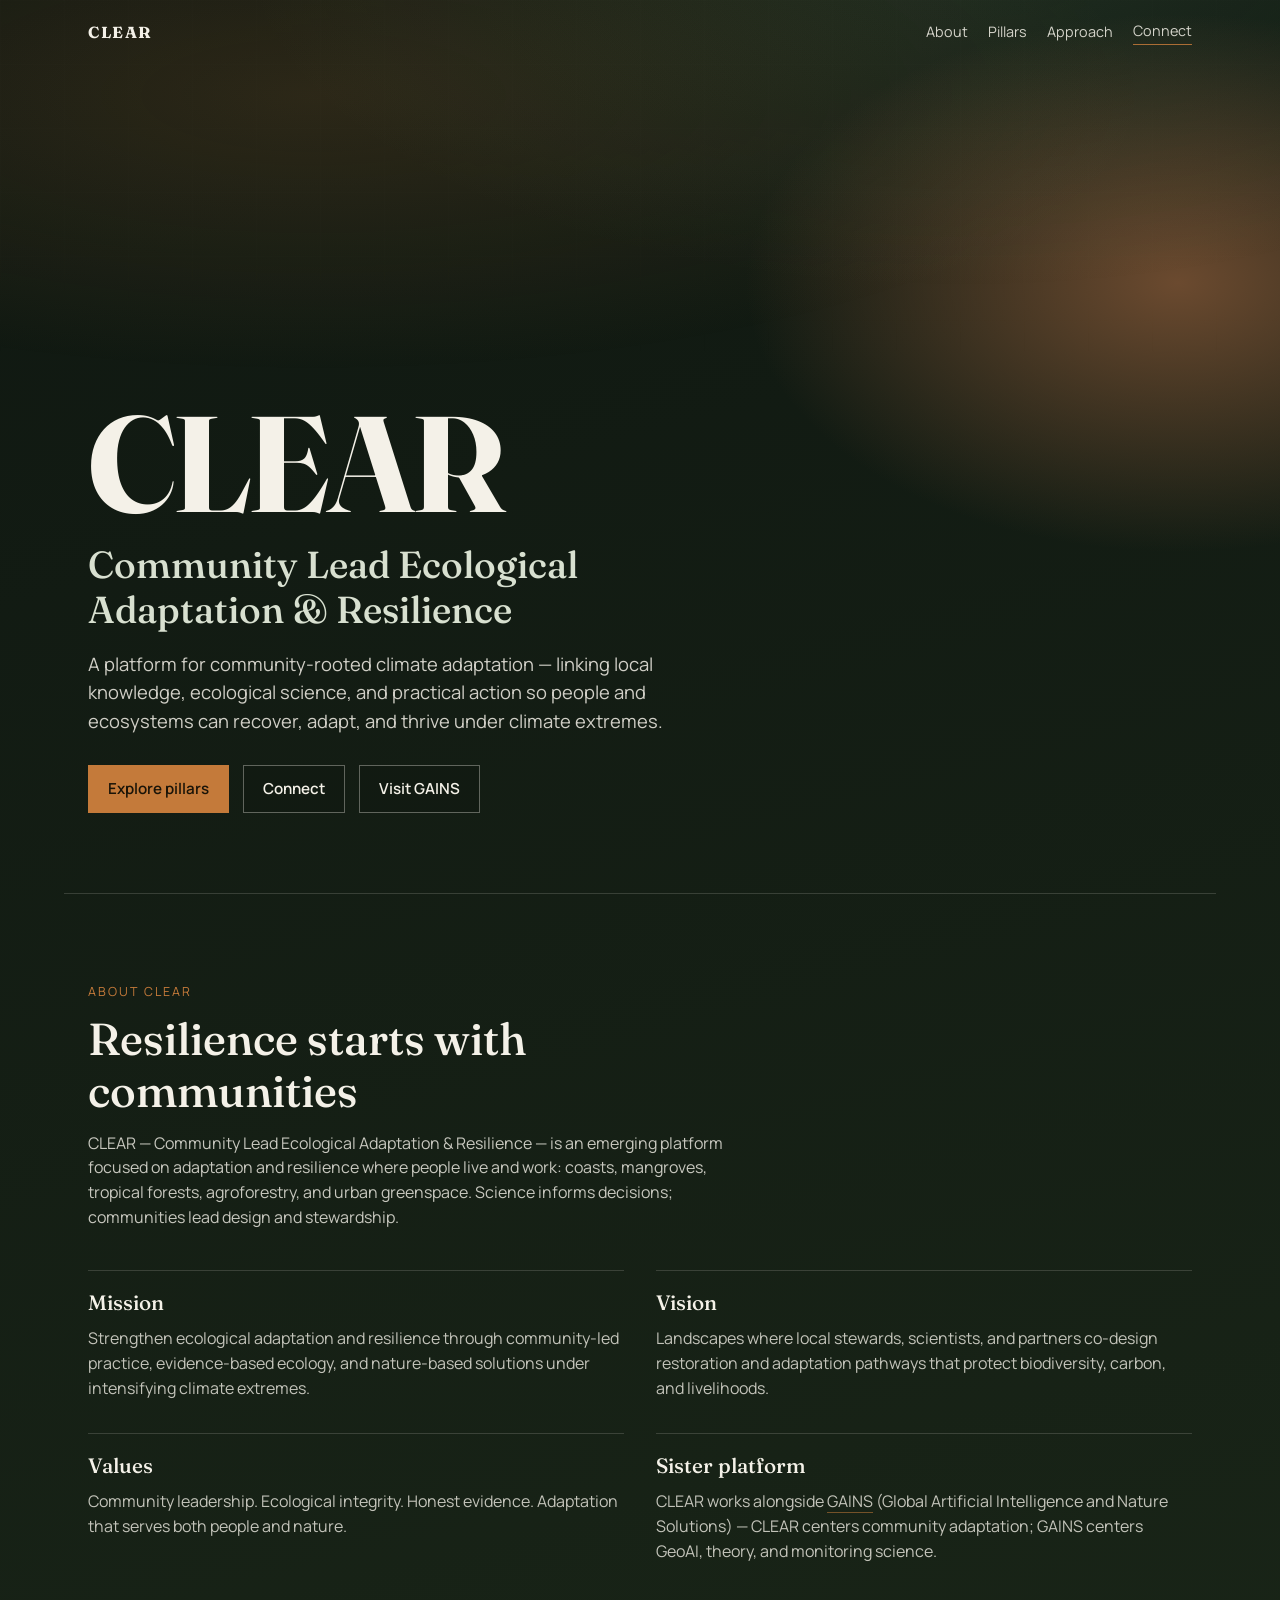
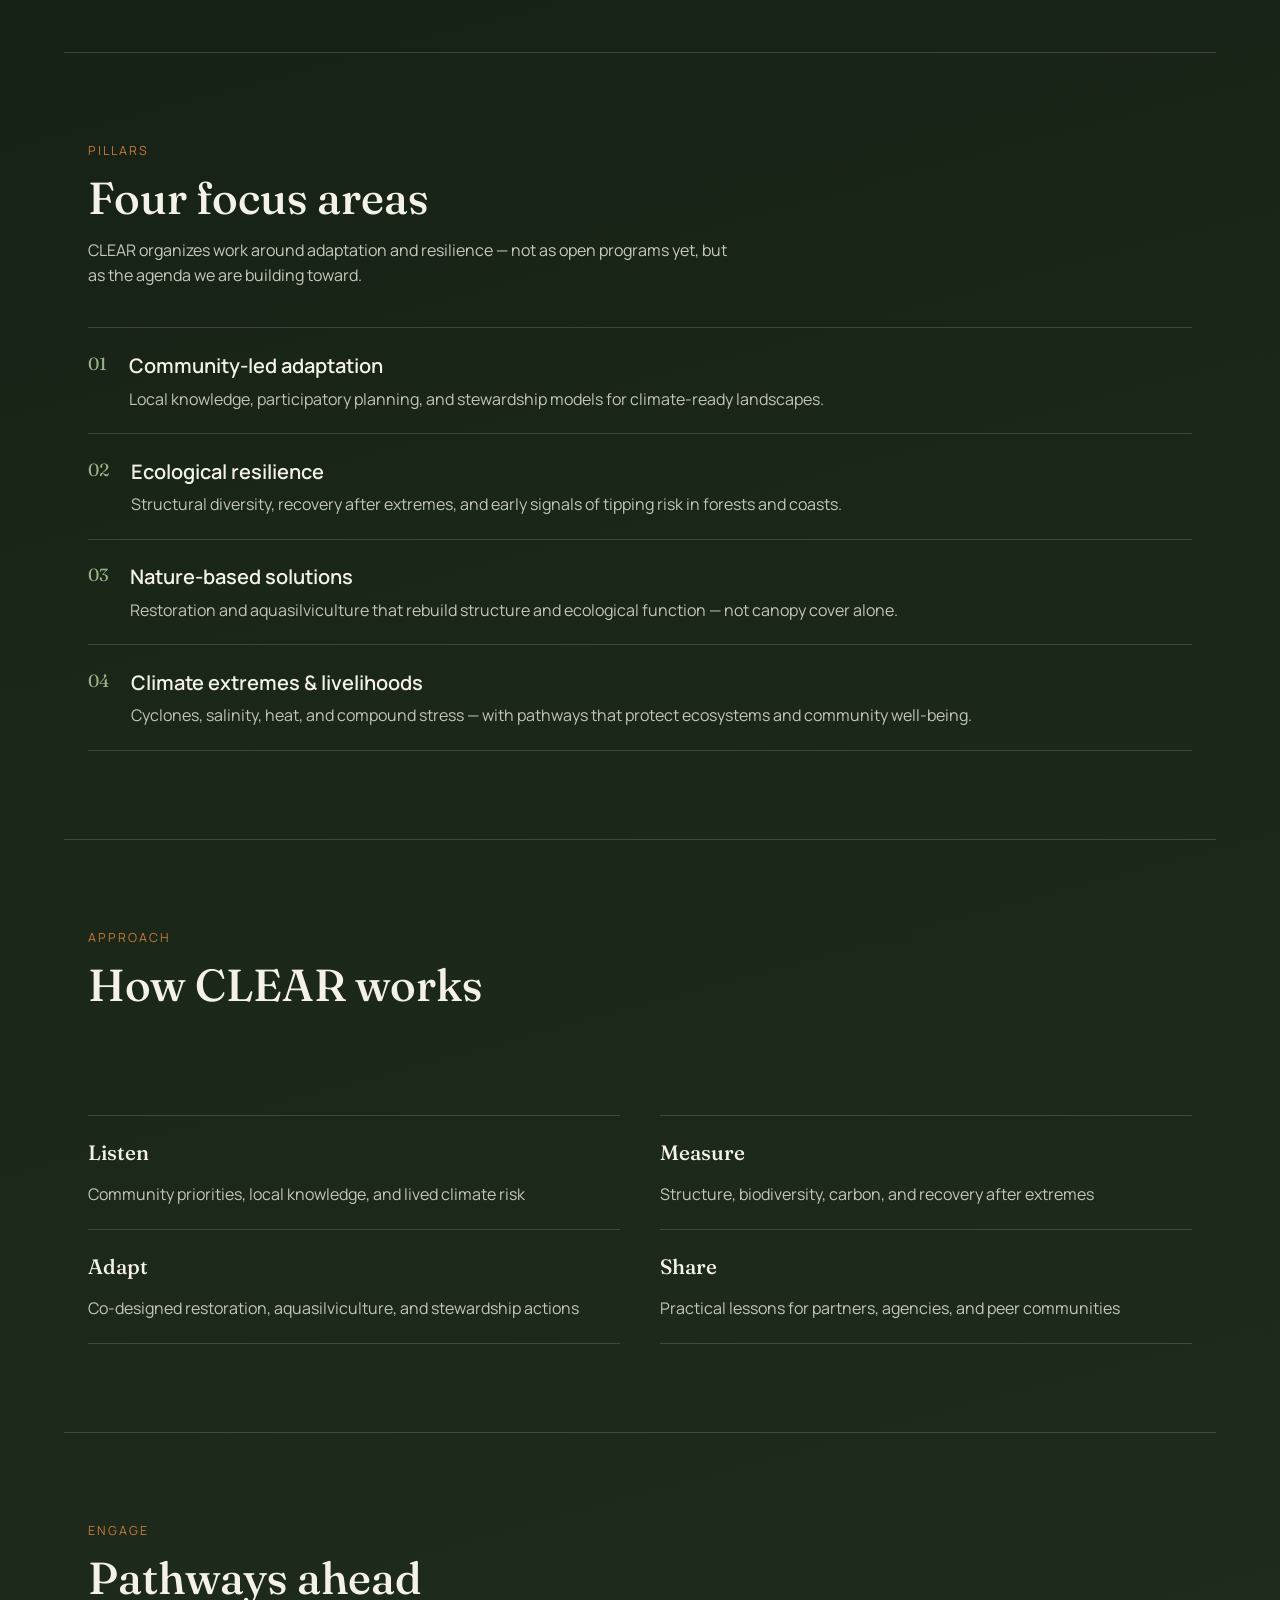
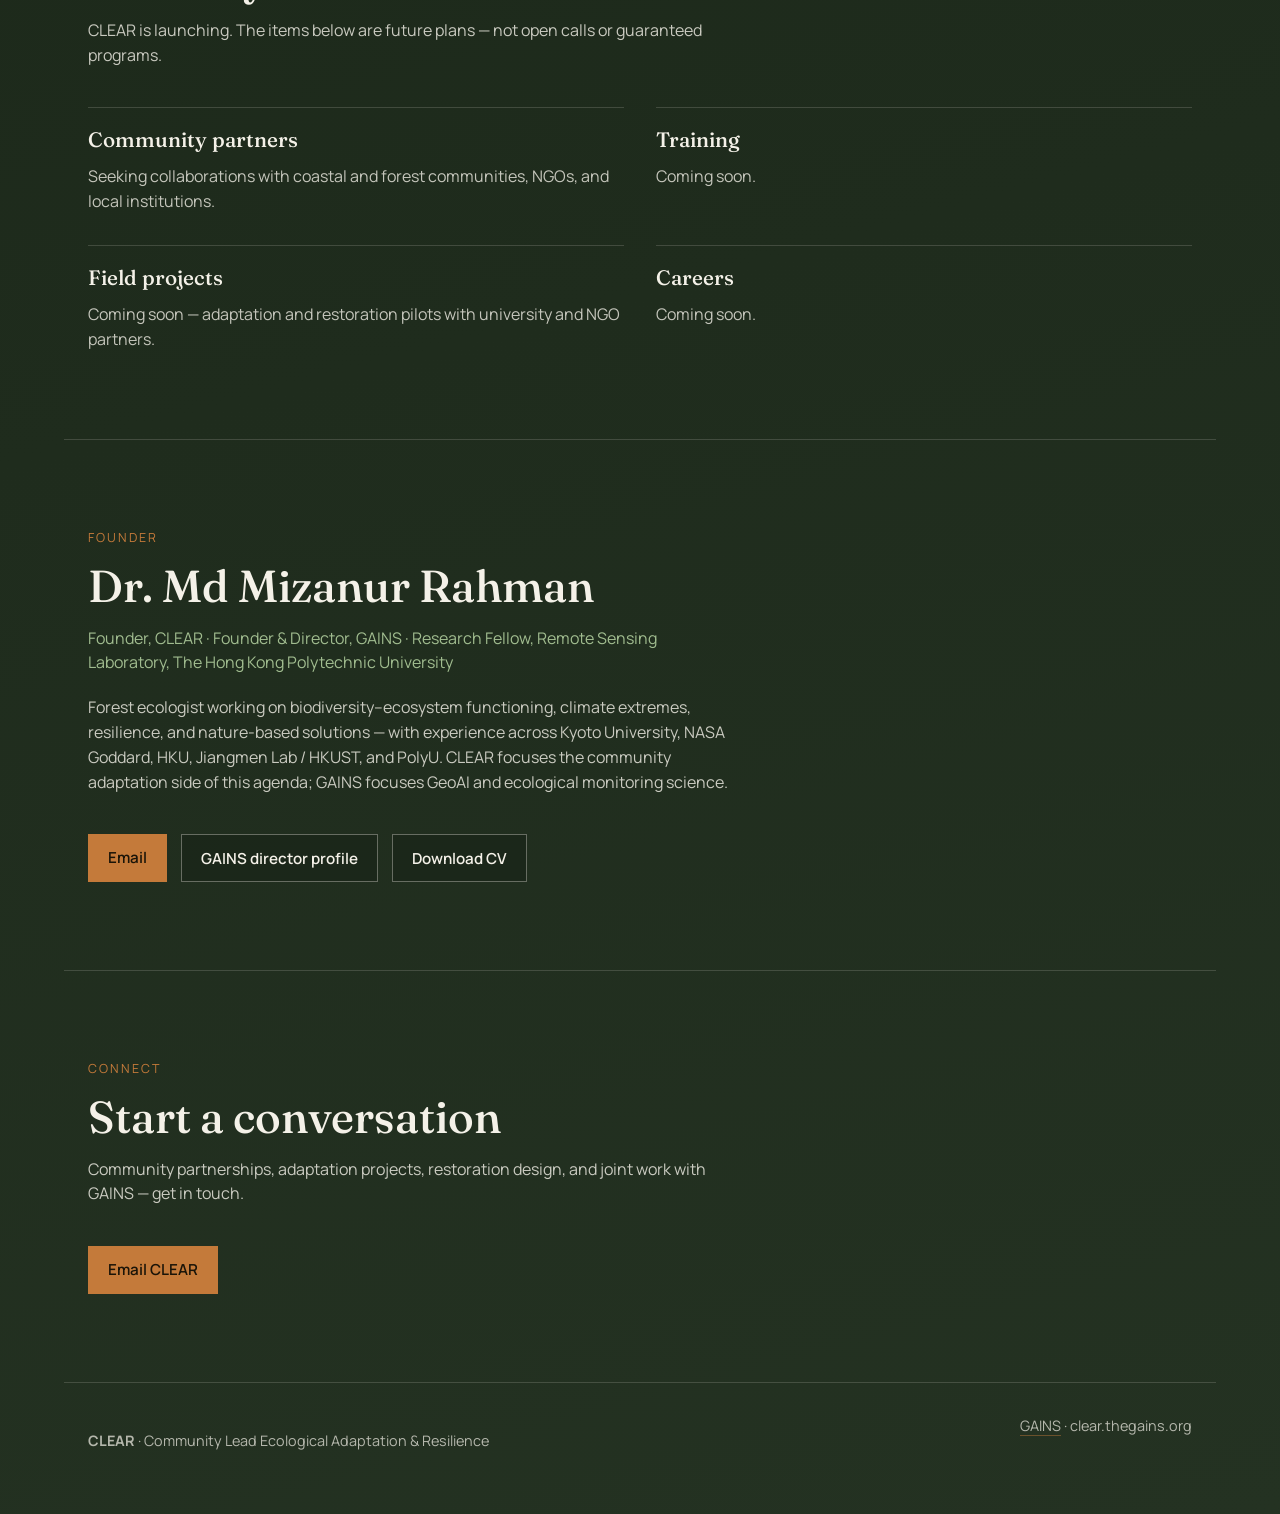
==== index.html @ 15a86fe9 "CLEAR site root for clear.thegains.org Pages deploy Co-authored-by: Mizanfwt04 <Mizanfwt04@users.nor" ====
<!DOCTYPE html>
<html lang="en">
  <head>
    <meta charset="UTF-8" />
    <meta name="viewport" content="width=device-width, initial-scale=1" />
    <title>CLEAR — Community Lead Ecological Adaptation &amp; Resilience</title>
    <meta
      name="description"
      content="CLEAR advances community-led ecological adaptation and resilience — connecting local knowledge, field ecology, and science for climate extremes, restoration, and nature-based solutions."
    />
    <link rel="canonical" href="https://clear.thegains.org/" />
    <meta property="og:title" content="CLEAR — Community Lead Ecological Adaptation &amp; Resilience" />
    <meta
      property="og:description"
      content="Community-led ecological adaptation and resilience for climate extremes, restoration, and nature-based solutions."
    />
    <meta property="og:url" content="https://clear.thegains.org/" />
    <meta property="og:type" content="website" />
    <link rel="preconnect" href="https://fonts.googleapis.com" />
    <link rel="preconnect" href="https://fonts.gstatic.com" crossorigin />
    <link
      href="https://fonts.googleapis.com/css2?family=Fraunces:opsz,wght@9..144,500;9..144,700&family=Manrope:wght@400;500;600;700&display=swap"
      rel="stylesheet"
    />
    <link rel="stylesheet" href="./styles.css" />
  </head>
  <body>
    <div class="atmosphere" aria-hidden="true">
      <div class="atmosphere__glow"></div>
      <div class="atmosphere__grain"></div>
    </div>

    <header class="site-header">
      <a class="brand-mark" href="#top" aria-label="CLEAR home">CLEAR</a>
      <nav class="site-nav" aria-label="Primary">
        <a href="#about">About</a>
        <a href="#pillars">Pillars</a>
        <a href="#approach">Approach</a>
        <a href="#connect" class="nav-cta">Connect</a>
      </nav>
    </header>

    <main id="top">
      <section class="hero">
        <p class="brand-hero">CLEAR</p>
        <h1>Community Lead Ecological Adaptation &amp; Resilience</h1>
        <p class="lede">
          A platform for community-rooted climate adaptation — linking local
          knowledge, ecological science, and practical action so people and
          ecosystems can recover, adapt, and thrive under climate extremes.
        </p>
        <div class="cta-row">
          <a class="btn btn-primary" href="#pillars">Explore pillars</a>
          <a class="btn btn-ghost" href="#connect">Connect</a>
          <a class="btn btn-ghost" href="https://thegains.org/">Visit GAINS</a>
        </div>
      </section>

      <section class="section about" id="about">
        <p class="section-kicker">About CLEAR</p>
        <h2>Resilience starts with communities</h2>
        <p class="section-copy">
          CLEAR — Community Lead Ecological Adaptation &amp; Resilience — is an
          emerging platform focused on adaptation and resilience where people
          live and work: coasts, mangroves, tropical forests, agroforestry, and
          urban greenspace. Science informs decisions; communities lead design
          and stewardship.
        </p>
        <div class="about-grid">
          <article>
            <h3>Mission</h3>
            <p>
              Strengthen ecological adaptation and resilience through
              community-led practice, evidence-based ecology, and nature-based
              solutions under intensifying climate extremes.
            </p>
          </article>
          <article>
            <h3>Vision</h3>
            <p>
              Landscapes where local stewards, scientists, and partners
              co-design restoration and adaptation pathways that protect
              biodiversity, carbon, and livelihoods.
            </p>
          </article>
          <article>
            <h3>Values</h3>
            <p>
              Community leadership. Ecological integrity. Honest evidence.
              Adaptation that serves both people and nature.
            </p>
          </article>
          <article>
            <h3>Sister platform</h3>
            <p>
              CLEAR works alongside
              <a href="https://thegains.org/">GAINS</a>
              (Global Artificial Intelligence and Nature Solutions) — CLEAR
              centers community adaptation; GAINS centers GeoAI, theory, and
              monitoring science.
            </p>
          </article>
        </div>
      </section>

      <section class="section pillars" id="pillars">
        <p class="section-kicker">Pillars</p>
        <h2>Four focus areas</h2>
        <p class="section-copy">
          CLEAR organizes work around adaptation and resilience — not as open
          programs yet, but as the agenda we are building toward.
        </p>
        <ol class="pillar-list">
          <li>
            <span class="pillar-index">01</span>
            <div>
              <h3>Community-led adaptation</h3>
              <p>
                Local knowledge, participatory planning, and stewardship models
                for climate-ready landscapes.
              </p>
            </div>
          </li>
          <li>
            <span class="pillar-index">02</span>
            <div>
              <h3>Ecological resilience</h3>
              <p>
                Structural diversity, recovery after extremes, and early signals
                of tipping risk in forests and coasts.
              </p>
            </div>
          </li>
          <li>
            <span class="pillar-index">03</span>
            <div>
              <h3>Nature-based solutions</h3>
              <p>
                Restoration and aquasilviculture that rebuild structure and
                ecological function — not canopy cover alone.
              </p>
            </div>
          </li>
          <li>
            <span class="pillar-index">04</span>
            <div>
              <h3>Climate extremes &amp; livelihoods</h3>
              <p>
                Cyclones, salinity, heat, and compound stress — with pathways
                that protect ecosystems and community well-being.
              </p>
            </div>
          </li>
        </ol>
      </section>

      <section class="section approach" id="approach">
        <p class="section-kicker">Approach</p>
        <h2>How CLEAR works</h2>
        <p class="section-copy">
          A simple loop: listen with communities, measure what matters
          ecologically, adapt together, and share what works.
        </p>
        <ul class="approach-list">
          <li>
            <strong>Listen</strong>
            <span>Community priorities, local knowledge, and lived climate risk</span>
          </li>
          <li>
            <strong>Measure</strong>
            <span>Structure, biodiversity, carbon, and recovery after extremes</span>
          </li>
          <li>
            <strong>Adapt</strong>
            <span>Co-designed restoration, aquasilviculture, and stewardship actions</span>
          </li>
          <li>
            <strong>Share</strong>
            <span>Practical lessons for partners, agencies, and peer communities</span>
          </li>
        </ul>
      </section>

      <section class="section engage" id="engage">
        <p class="section-kicker">Engage</p>
        <h2>Pathways ahead</h2>
        <p class="section-copy">
          CLEAR is launching. The items below are future plans — not open calls
          or guaranteed programs.
        </p>
        <div class="pathway-grid">
          <article>
            <h3>Community partners</h3>
            <p>Seeking collaborations with coastal and forest communities, NGOs, and local institutions.</p>
          </article>
          <article>
            <h3>Training</h3>
            <p>Coming soon.</p>
          </article>
          <article>
            <h3>Field projects</h3>
            <p>Coming soon — adaptation and restoration pilots with university and NGO partners.</p>
          </article>
          <article>
            <h3>Careers</h3>
            <p>Coming soon.</p>
          </article>
        </div>
      </section>

      <section class="section lead" id="lead">
        <p class="section-kicker">Founder</p>
        <h2>Dr. Md Mizanur Rahman</h2>
        <p class="section-copy lead-role">
          Founder, CLEAR · Founder &amp; Director, GAINS · Research Fellow,
          Remote Sensing Laboratory, The Hong Kong Polytechnic University
        </p>
        <p class="section-copy">
          Forest ecologist working on biodiversity–ecosystem functioning, climate
          extremes, resilience, and nature-based solutions — with experience
          across Kyoto University, NASA Goddard, HKU, Jiangmen Lab / HKUST, and
          PolyU. CLEAR focuses the community adaptation side of this agenda;
          GAINS focuses GeoAI and ecological monitoring science.
        </p>
        <div class="cta-row">
          <a class="btn btn-primary" href="mailto:mizanfwt04@gmail.com">Email</a>
          <a class="btn btn-ghost" href="https://thegains.org/#director">GAINS director profile</a>
          <a class="btn btn-ghost" href="https://thegains.org/assets/CV_RahmanMM.pdf">Download CV</a>
        </div>
      </section>

      <section class="section contact" id="connect">
        <p class="section-kicker">Connect</p>
        <h2>Start a conversation</h2>
        <p class="section-copy">
          Community partnerships, adaptation projects, restoration design, and
          joint work with GAINS — get in touch.
        </p>
        <a class="btn btn-primary" href="mailto:mizanfwt04@gmail.com">Email CLEAR</a>
      </section>
    </main>

    <footer class="site-footer">
      <p><strong>CLEAR</strong> · Community Lead Ecological Adaptation &amp; Resilience</p>
      <p class="footer-meta">
        <a href="https://thegains.org/">GAINS</a> · clear.thegains.org
      </p>
    </footer>

    <script src="./main.js"></script>
  </body>
</html>
---- styles.css ----
:root {
  --ink: #1a2218;
  --foam: #f4f1e8;
  --mist: #d8e0d0;
  --lagoon: #2f6b4a;
  --deep: #142018;
  --signal: #c47a3a;
  --line: rgba(244, 241, 232, 0.16);
  --font-display: "Fraunces", Georgia, serif;
  --font-body: "Manrope", "Segoe UI", sans-serif;
  --max: 72rem;
}

* {
  box-sizing: border-box;
}

html {
  scroll-behavior: smooth;
}

body {
  margin: 0;
  min-height: 100vh;
  color: var(--foam);
  font-family: var(--font-body);
  background:
    radial-gradient(1100px 640px at 8% -8%, #3a5c3a 0%, transparent 55%),
    radial-gradient(900px 560px at 92% 6%, #6b4a2f 0%, transparent 48%),
    linear-gradient(165deg, #0f1711 0%, #1a2618 45%, #243222 100%);
  line-height: 1.55;
  overflow-x: hidden;
}

a {
  color: inherit;
  text-decoration: none;
}

.atmosphere {
  position: fixed;
  inset: 0;
  z-index: -1;
  pointer-events: none;
  overflow: hidden;
}

.atmosphere__glow {
  position: absolute;
  inset: -18% -8% auto;
  height: 68%;
  background:
    radial-gradient(ellipse at 28% 42%, rgba(196, 122, 58, 0.16), transparent 55%),
    radial-gradient(ellipse at 72% 18%, rgba(120, 168, 120, 0.14), transparent 48%);
  animation: drift 18s ease-in-out infinite alternate;
}

.atmosphere__grain {
  position: absolute;
  inset: 0;
  opacity: 0.12;
  background-image:
    linear-gradient(rgba(244, 241, 232, 0.08) 1px, transparent 1px),
    linear-gradient(90deg, rgba(244, 241, 232, 0.08) 1px, transparent 1px);
  background-size: 64px 64px;
  mask-image: linear-gradient(to bottom, rgba(0, 0, 0, 0.75), transparent 78%);
  animation: grid-shift 32s linear infinite;
}

.site-header {
  display: flex;
  align-items: center;
  justify-content: space-between;
  gap: 1rem;
  max-width: var(--max);
  margin: 0 auto;
  padding: 1.25rem 1.5rem;
}

.brand-mark {
  font-family: var(--font-display);
  font-weight: 700;
  letter-spacing: 0.1em;
  font-size: 1rem;
}

.site-nav {
  display: flex;
  align-items: center;
  gap: 1.25rem;
  font-size: 0.9rem;
}

.site-nav a {
  opacity: 0.85;
  transition: opacity 0.2s ease;
}

.site-nav a:hover,
.site-nav a:focus-visible {
  opacity: 1;
}

.nav-cta {
  border-bottom: 1px solid var(--signal);
  padding-bottom: 0.1rem;
}

.hero {
  min-height: calc(100vh - 4.5rem);
  max-width: var(--max);
  margin: 0 auto;
  padding: 4.5rem 1.5rem 5rem;
  display: flex;
  flex-direction: column;
  justify-content: flex-end;
  gap: 1.1rem;
}

.brand-hero {
  margin: 0;
  font-family: var(--font-display);
  font-size: clamp(3.4rem, 12vw, 8.5rem);
  font-weight: 700;
  line-height: 0.9;
  letter-spacing: -0.03em;
  animation: rise 0.9s ease both;
}

.hero h1 {
  margin: 0;
  max-width: 20ch;
  font-family: var(--font-display);
  font-size: clamp(1.45rem, 3.2vw, 2.35rem);
  font-weight: 500;
  line-height: 1.2;
  color: var(--mist);
  animation: rise 1s ease 0.12s both;
}

.lede {
  margin: 0;
  max-width: 40rem;
  font-size: clamp(1rem, 1.7vw, 1.15rem);
  color: rgba(244, 241, 232, 0.84);
  animation: rise 1s ease 0.22s both;
}

.cta-row {
  display: flex;
  flex-wrap: wrap;
  gap: 0.85rem;
  margin-top: 0.75rem;
  animation: rise 1s ease 0.32s both;
}

.btn {
  display: inline-flex;
  align-items: center;
  justify-content: center;
  min-height: 2.85rem;
  padding: 0.7rem 1.2rem;
  border: 1px solid transparent;
  font: inherit;
  font-size: 0.95rem;
  font-weight: 600;
  transition: transform 0.2s ease, background 0.2s ease, border-color 0.2s ease;
}

.btn:hover,
.btn:focus-visible {
  transform: translateY(-1px);
}

.btn-primary {
  background: var(--signal);
  color: #1a1408;
}

.btn-primary:hover,
.btn-primary:focus-visible {
  background: #d48a4a;
}

.btn-ghost {
  border-color: rgba(244, 241, 232, 0.35);
  background: rgba(15, 23, 17, 0.28);
}

.btn-ghost:hover,
.btn-ghost:focus-visible {
  border-color: rgba(244, 241, 232, 0.7);
}

.section {
  max-width: var(--max);
  margin: 0 auto;
  padding: 5.5rem 1.5rem;
  border-top: 1px solid var(--line);
}

.section-kicker {
  margin: 0 0 0.75rem;
  font-size: 0.78rem;
  letter-spacing: 0.16em;
  text-transform: uppercase;
  color: var(--signal);
}

.section h2 {
  margin: 0 0 0.9rem;
  max-width: 18ch;
  font-family: var(--font-display);
  font-size: clamp(1.8rem, 4vw, 2.8rem);
  font-weight: 500;
  line-height: 1.15;
}

.section-copy {
  margin: 0 0 2.5rem;
  max-width: 40rem;
  color: rgba(244, 241, 232, 0.8);
}

.lead-role {
  margin-bottom: 1.25rem;
  color: rgba(168, 196, 150, 0.95);
}

.about-grid,
.pathway-grid {
  display: grid;
  gap: 1.75rem;
}

.about-grid article,
.pathway-grid article {
  padding-top: 1rem;
  border-top: 1px solid var(--line);
}

.about-grid h3,
.pathway-grid h3,
.approach-list strong {
  margin: 0 0 0.45rem;
  font-family: var(--font-display);
  font-size: 1.3rem;
  font-weight: 500;
}

.about-grid p,
.pathway-grid p {
  margin: 0;
  color: rgba(244, 241, 232, 0.78);
}

.about-grid a {
  border-bottom: 1px solid rgba(196, 122, 58, 0.55);
}

.pillar-list,
.approach-list {
  list-style: none;
  margin: 0;
  padding: 0;
  display: grid;
  gap: 0;
}

.pillar-list li,
.approach-list li {
  display: grid;
  grid-template-columns: auto 1fr;
  gap: 1rem 1.4rem;
  padding: 1.35rem 0;
  border-top: 1px solid var(--line);
}

.pillar-list li:last-child,
.approach-list li:last-child {
  border-bottom: 1px solid var(--line);
}

.pillar-index {
  font-family: var(--font-display);
  font-size: 1.1rem;
  color: rgba(168, 196, 150, 0.9);
}

.pillar-list h3 {
  margin: 0 0 0.35rem;
  font-size: 1.25rem;
  font-weight: 600;
}

.pillar-list p,
.approach-list span {
  margin: 0;
  color: rgba(244, 241, 232, 0.78);
}

.approach-list li {
  grid-template-columns: 1fr;
  gap: 0.35rem;
}

.site-footer {
  max-width: var(--max);
  margin: 0 auto;
  padding: 2rem 1.5rem 3rem;
  border-top: 1px solid var(--line);
  display: flex;
  flex-wrap: wrap;
  gap: 0.75rem 1.5rem;
  justify-content: space-between;
  color: rgba(244, 241, 232, 0.7);
  font-size: 0.9rem;
}

.footer-meta {
  margin: 0;
}

.footer-meta a {
  border-bottom: 1px solid rgba(196, 122, 58, 0.45);
}

.reveal {
  opacity: 0;
  transform: translateY(18px);
  transition: opacity 0.7s ease, transform 0.7s ease;
}

.reveal.is-visible {
  opacity: 1;
  transform: none;
}

@keyframes rise {
  from {
    opacity: 0;
    transform: translateY(22px);
  }
  to {
    opacity: 1;
    transform: none;
  }
}

@keyframes drift {
  from {
    transform: translate3d(0, 0, 0) scale(1);
  }
  to {
    transform: translate3d(2%, 3%, 0) scale(1.04);
  }
}

@keyframes grid-shift {
  from {
    background-position: 0 0, 0 0;
  }
  to {
    background-position: 64px 32px, 32px 64px;
  }
}

@media (min-width: 760px) {
  .hero {
    padding-top: 6rem;
  }

  .about-grid,
  .pathway-grid {
    grid-template-columns: repeat(2, 1fr);
    gap: 2rem;
  }

  .approach-list {
    grid-template-columns: repeat(2, 1fr);
    column-gap: 2.5rem;
  }

  .approach-list li:nth-last-child(-n + 2) {
    border-bottom: 1px solid var(--line);
  }
}

@media (max-width: 560px) {
  .site-nav a:not(.nav-cta) {
    display: none;
  }

  .hero {
    padding-top: 3rem;
  }
}

@media (prefers-reduced-motion: reduce) {
  html {
    scroll-behavior: auto;
  }

  .atmosphere__glow,
  .atmosphere__grain,
  .brand-hero,
  .hero h1,
  .lede,
  .cta-row,
  .reveal {
    animation: none !important;
    transition: none !important;
    opacity: 1 !important;
    transform: none !important;
  }
}
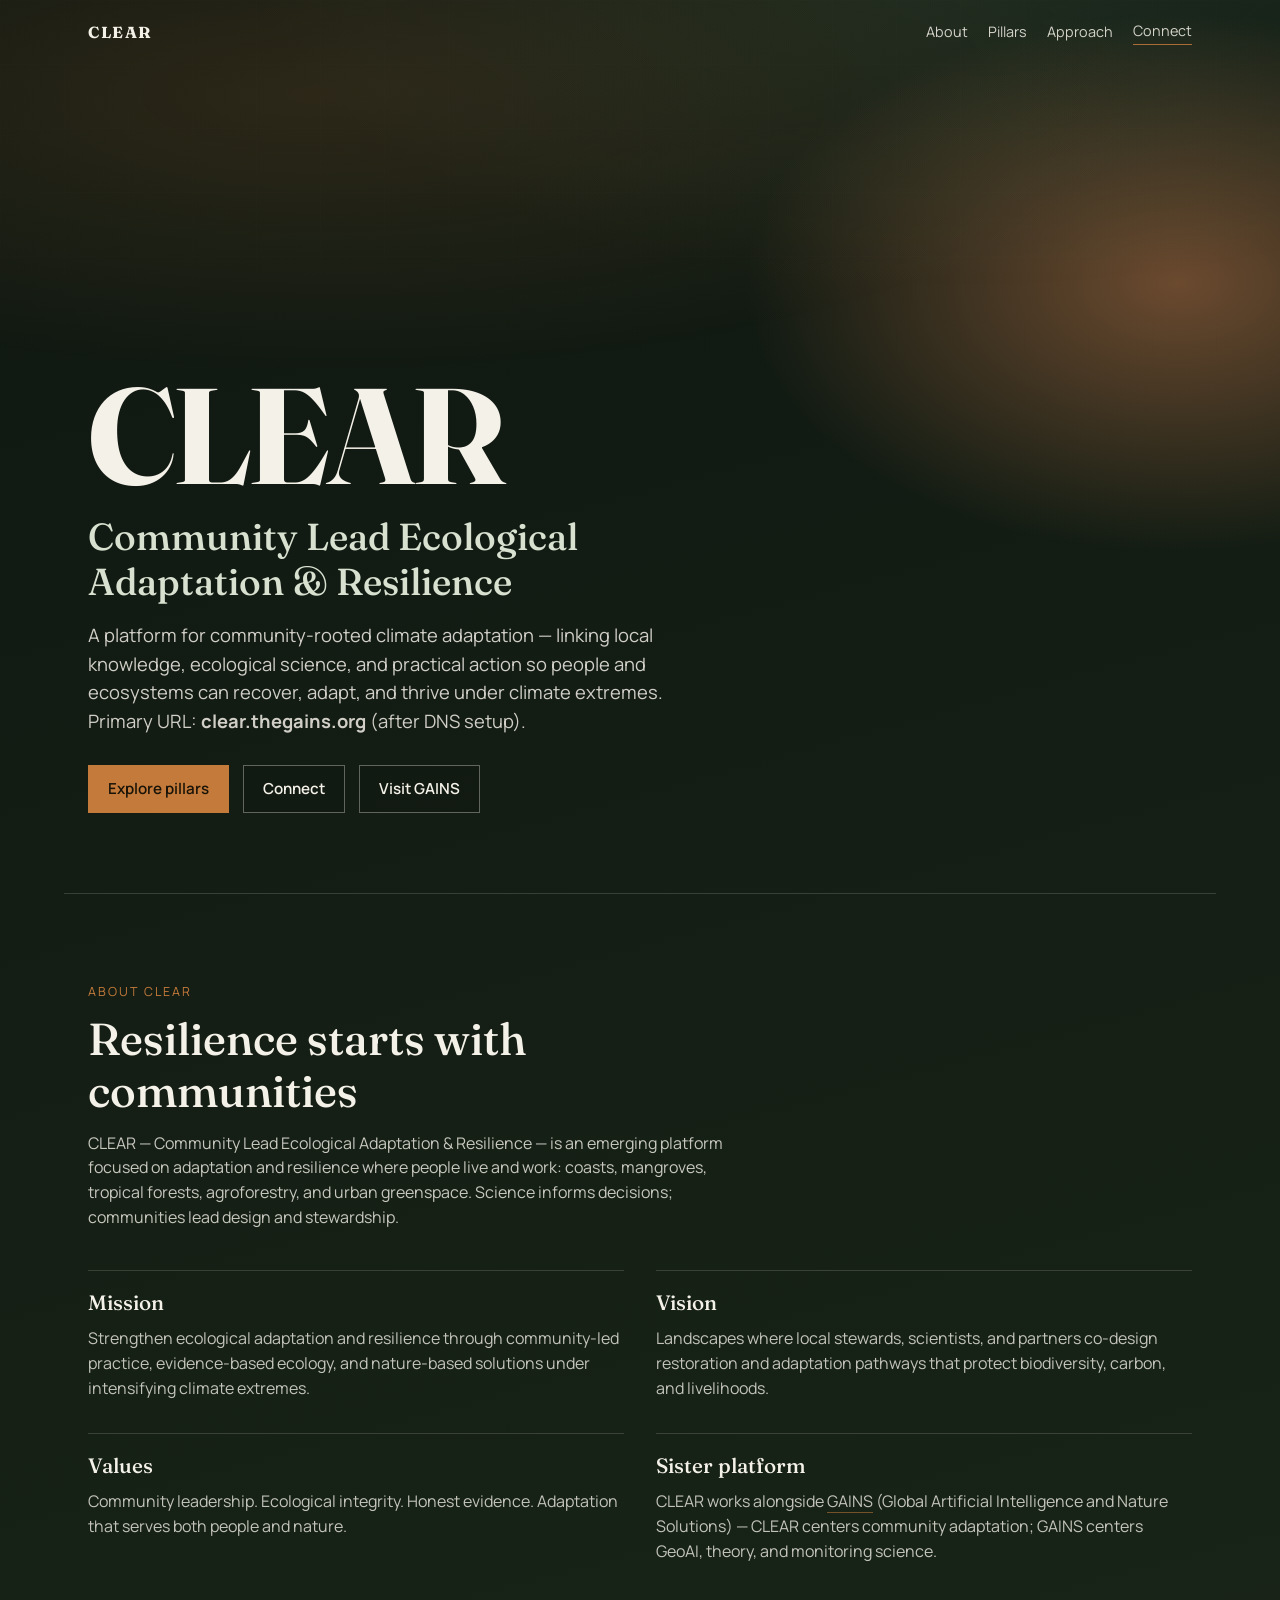
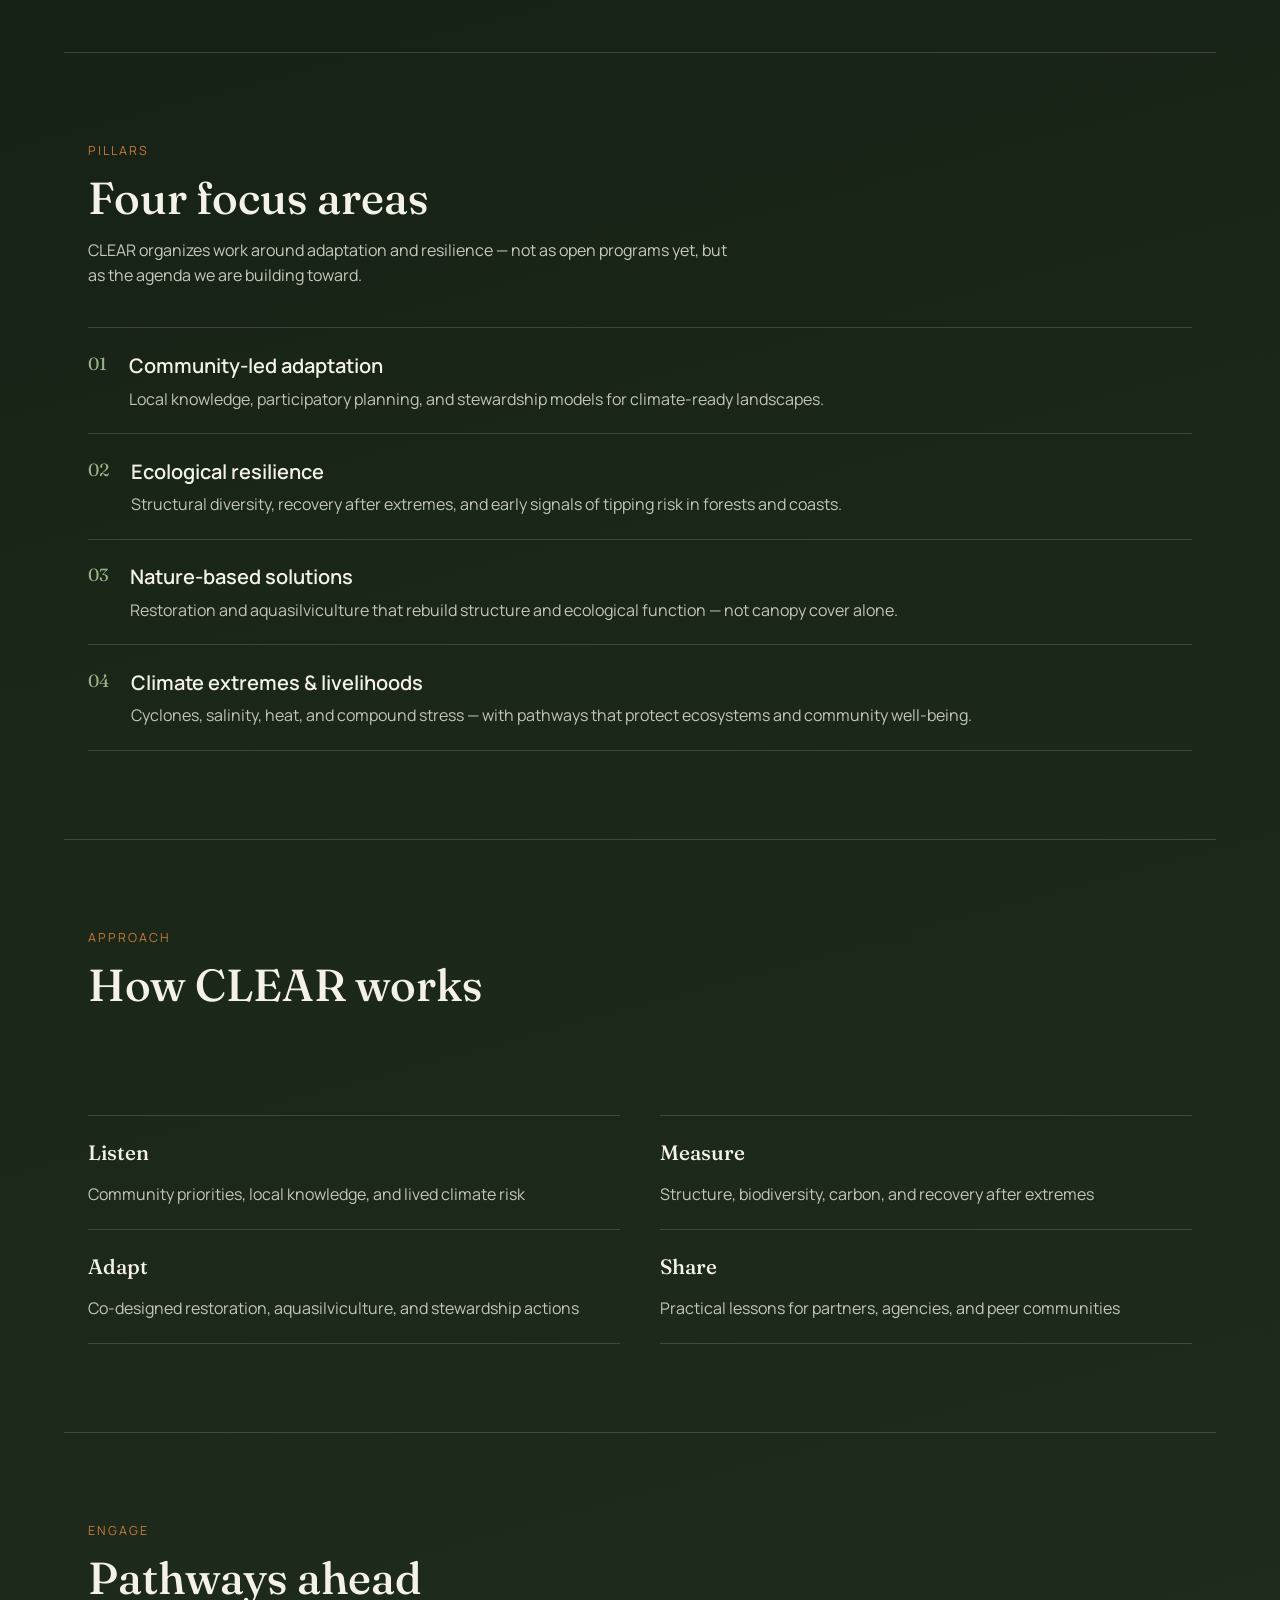
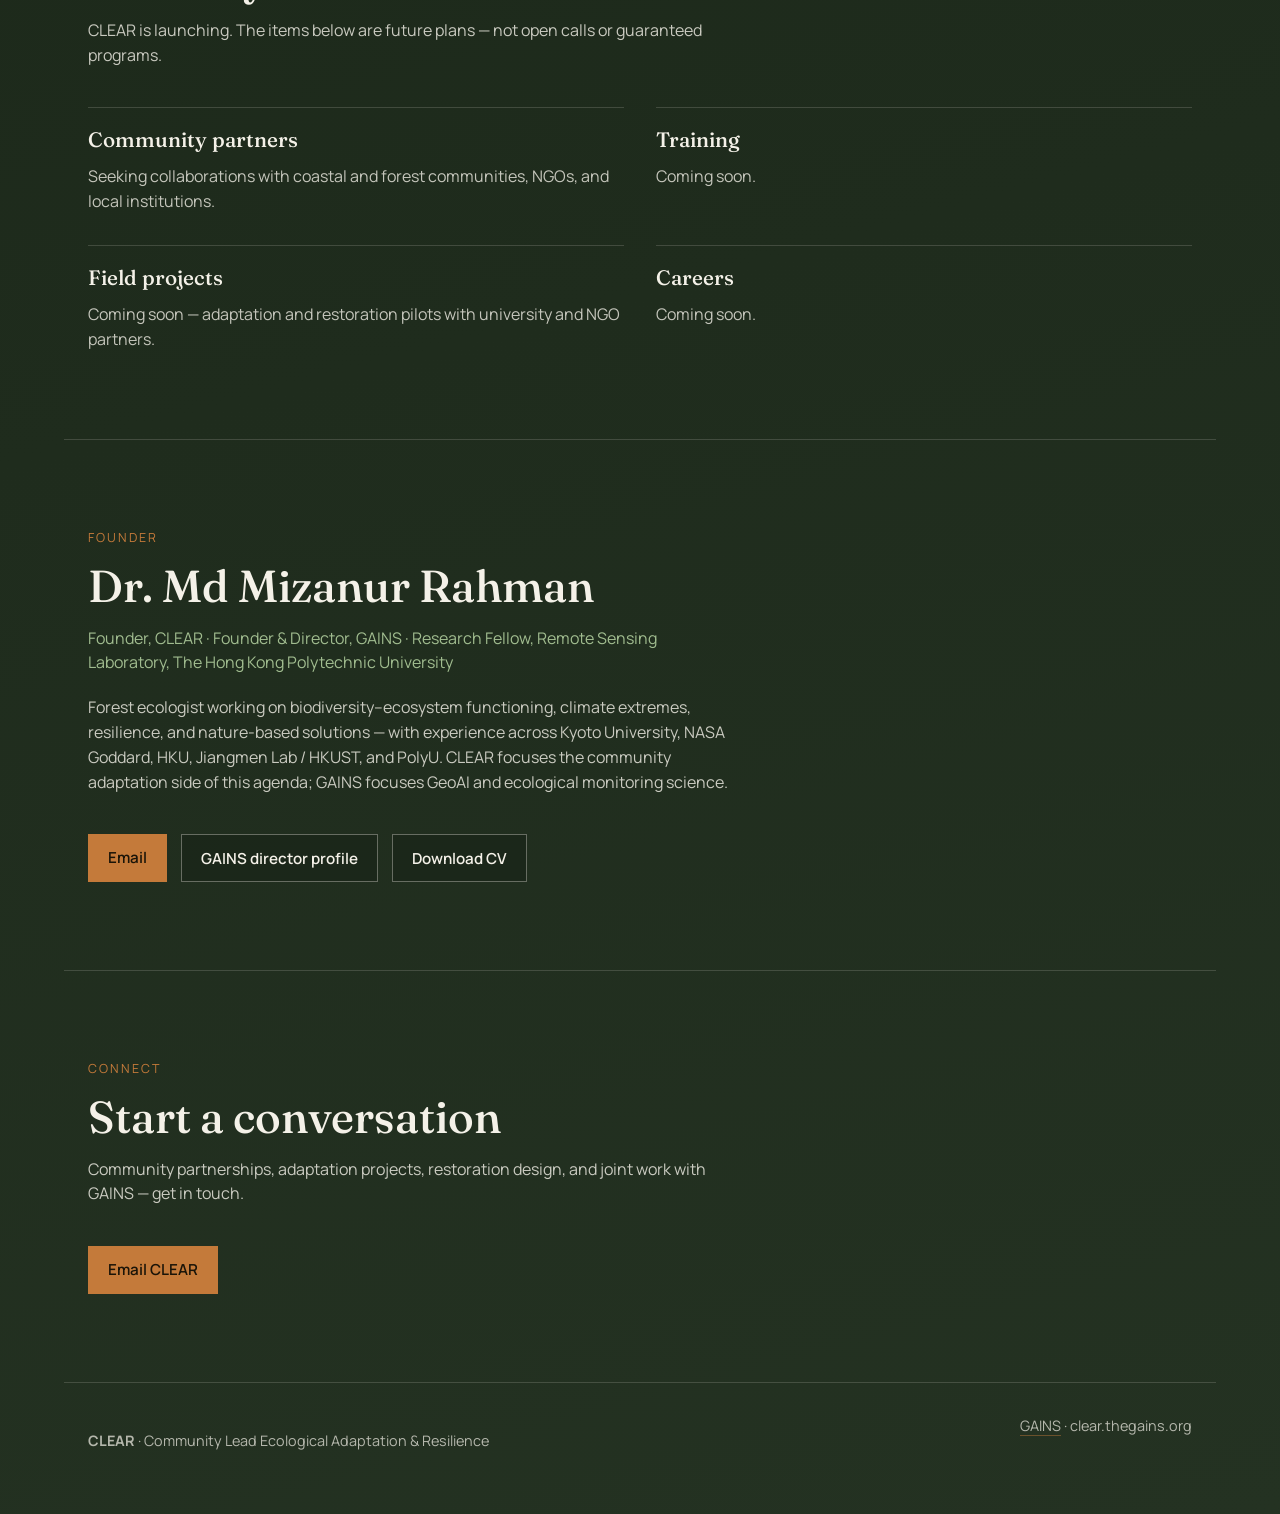
==== commit c0eebdf3: "Sync CLEAR Pages root with latest subdomain prep Co-authored-by: Mizanfwt04 <Mizanfwt04@users.norepl" ====
--- a/index.html
+++ b/index.html
@@ -48,6 +48,7 @@
           A platform for community-rooted climate adaptation — linking local
           knowledge, ecological science, and practical action so people and
           ecosystems can recover, adapt, and thrive under climate extremes.
+          Primary URL: <strong>clear.thegains.org</strong> (after DNS setup).
         </p>
         <div class="cta-row">
           <a class="btn btn-primary" href="#pillars">Explore pillars</a>
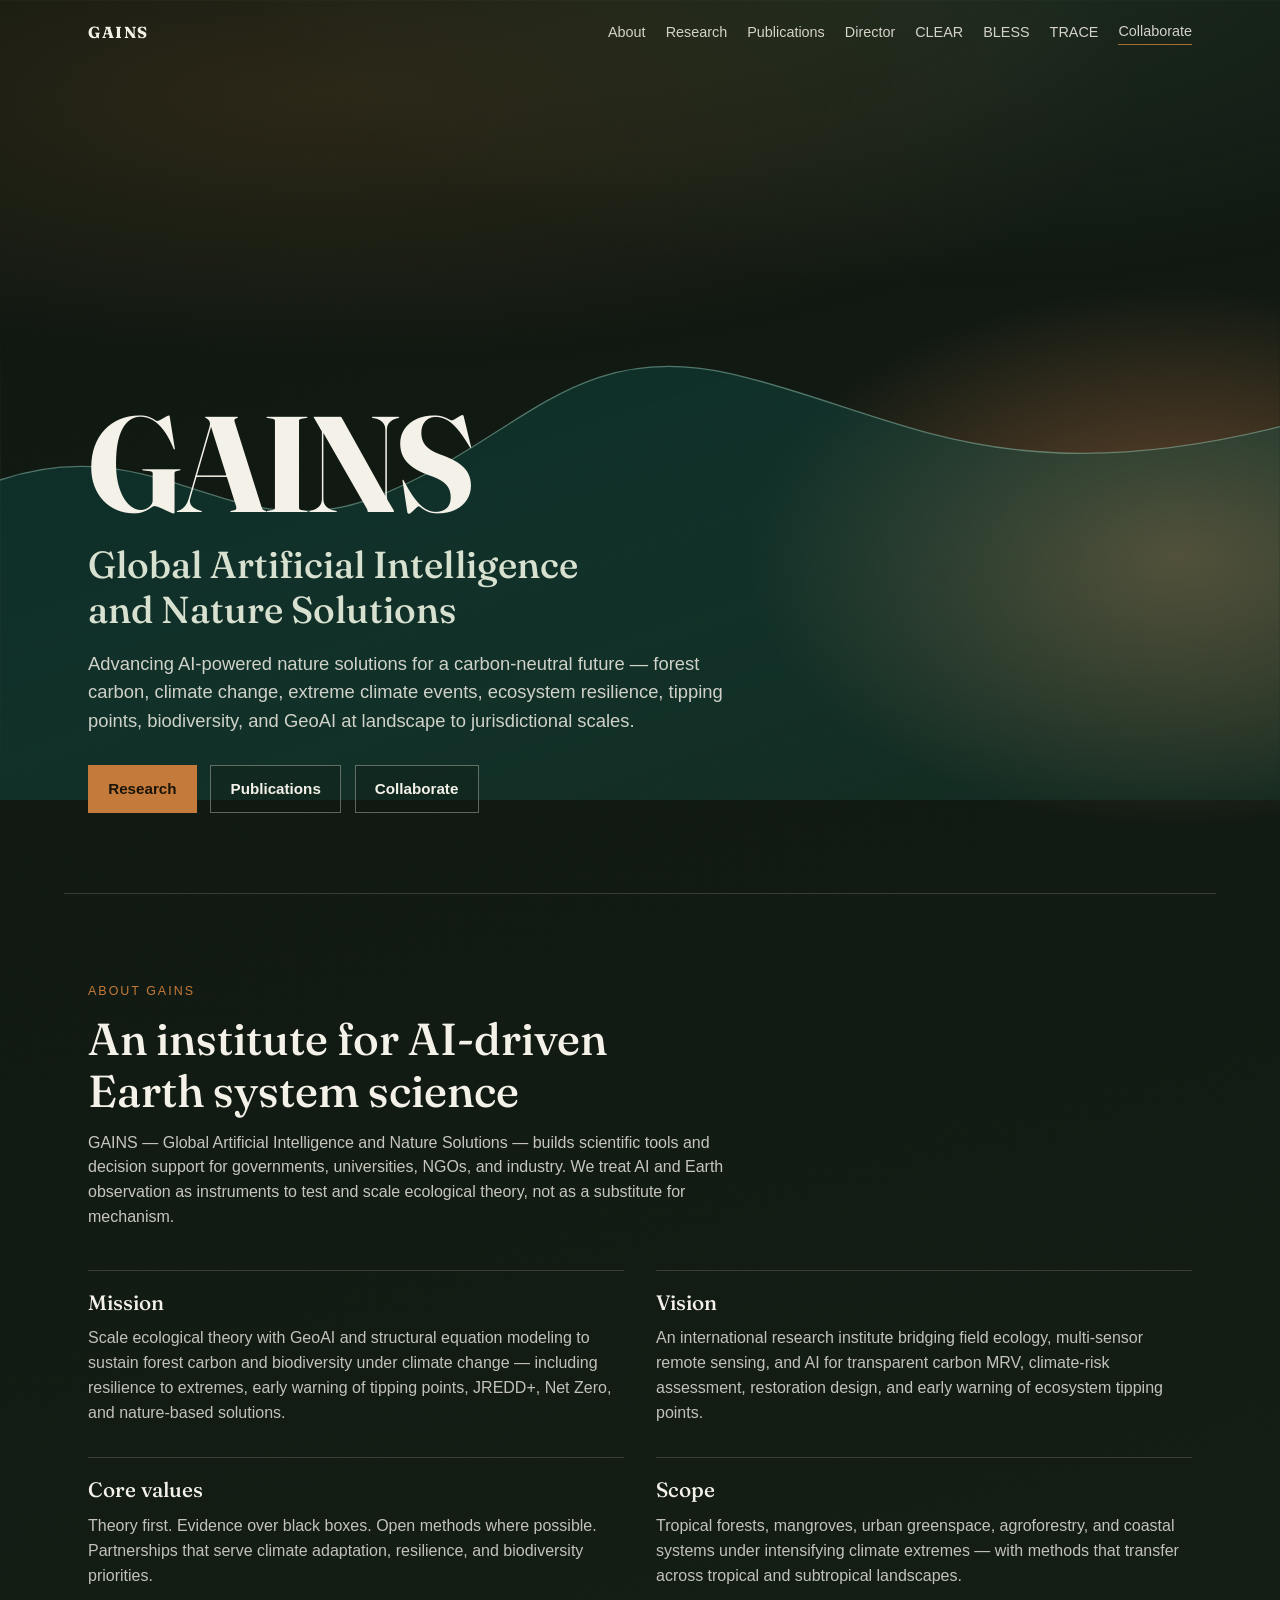
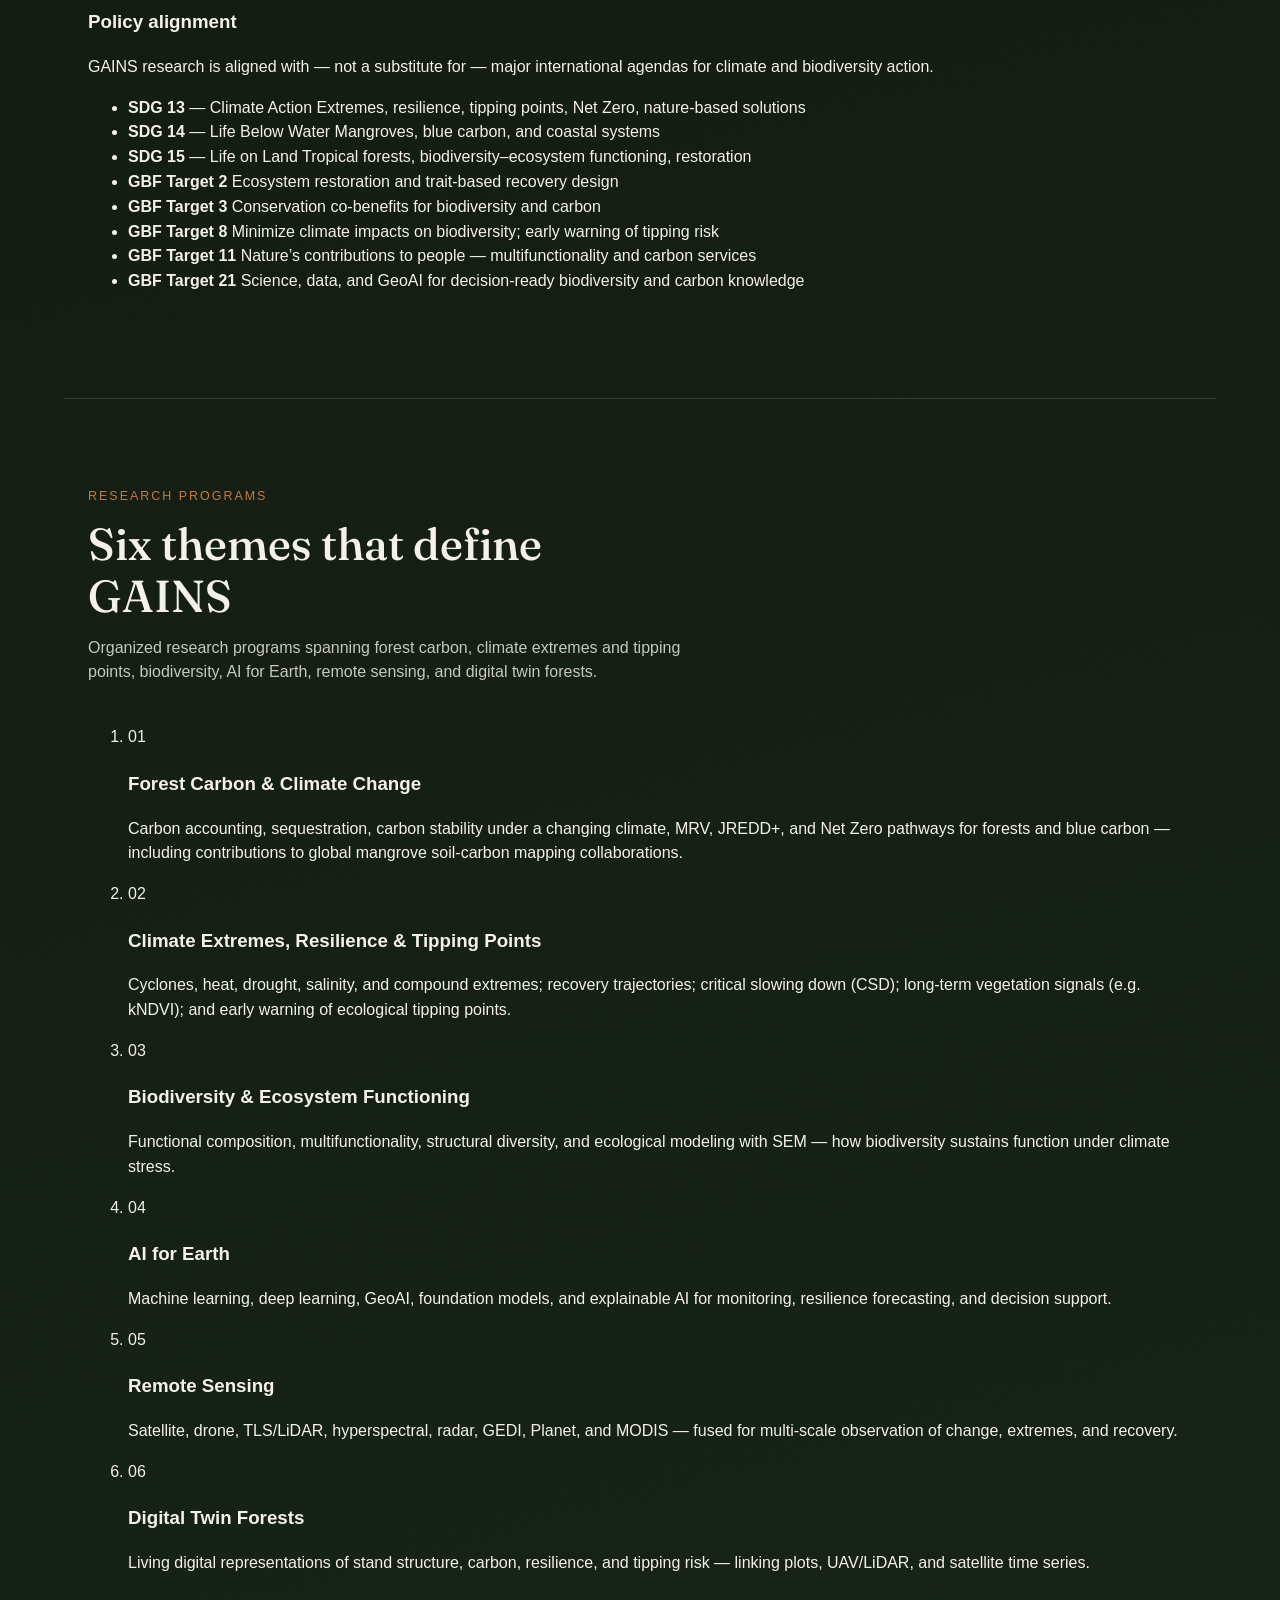
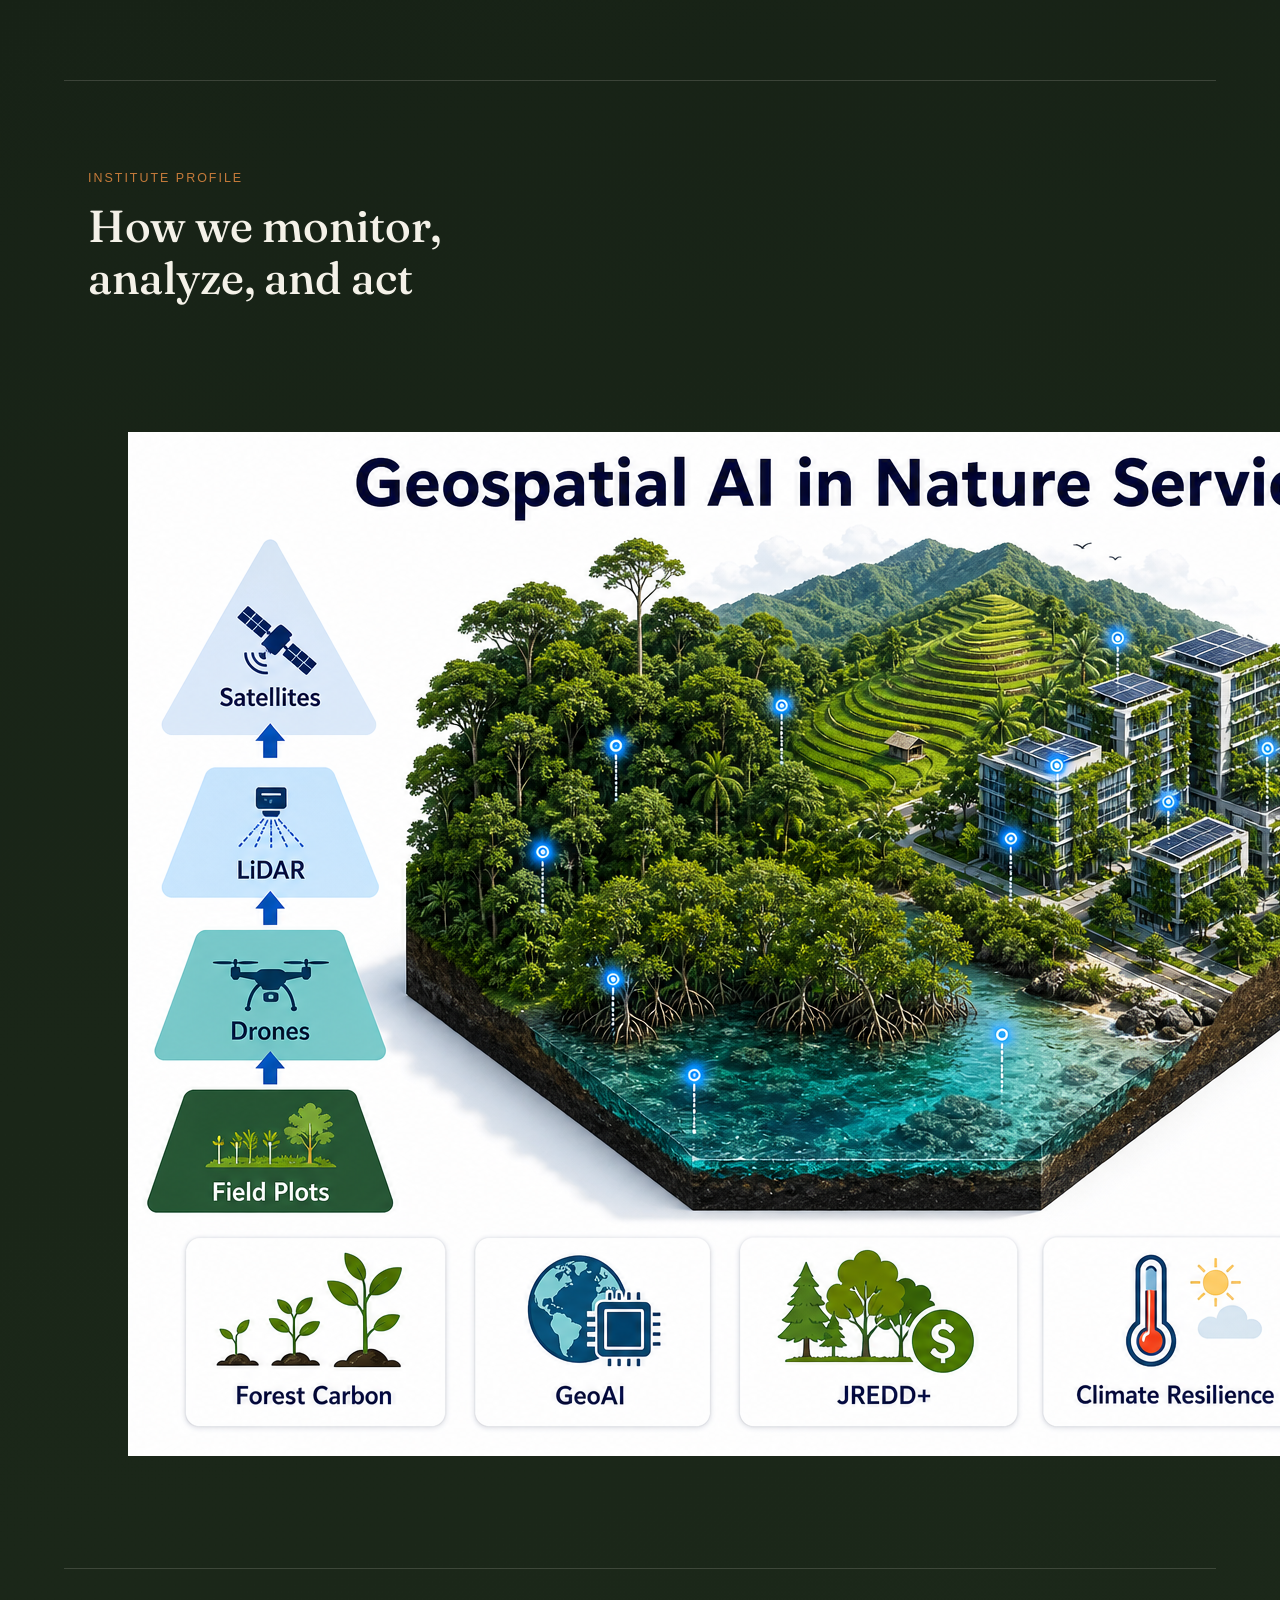
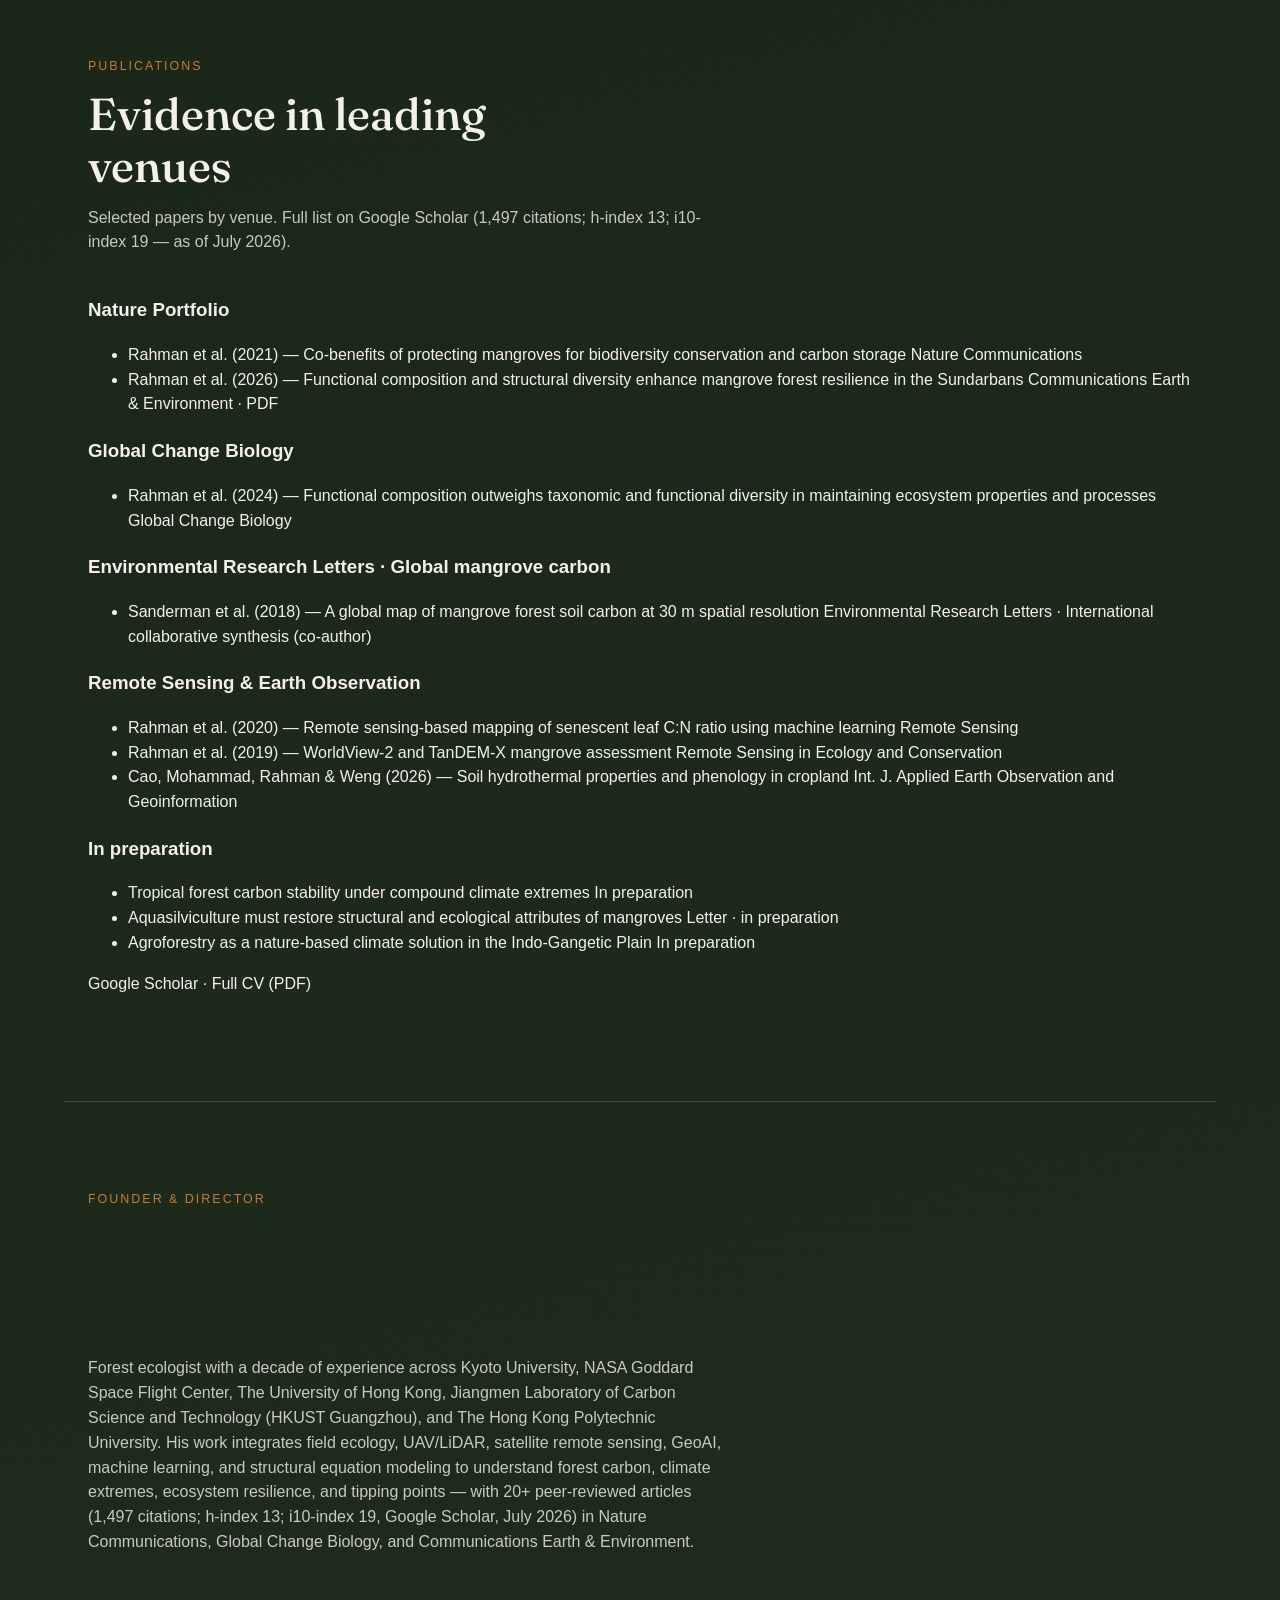
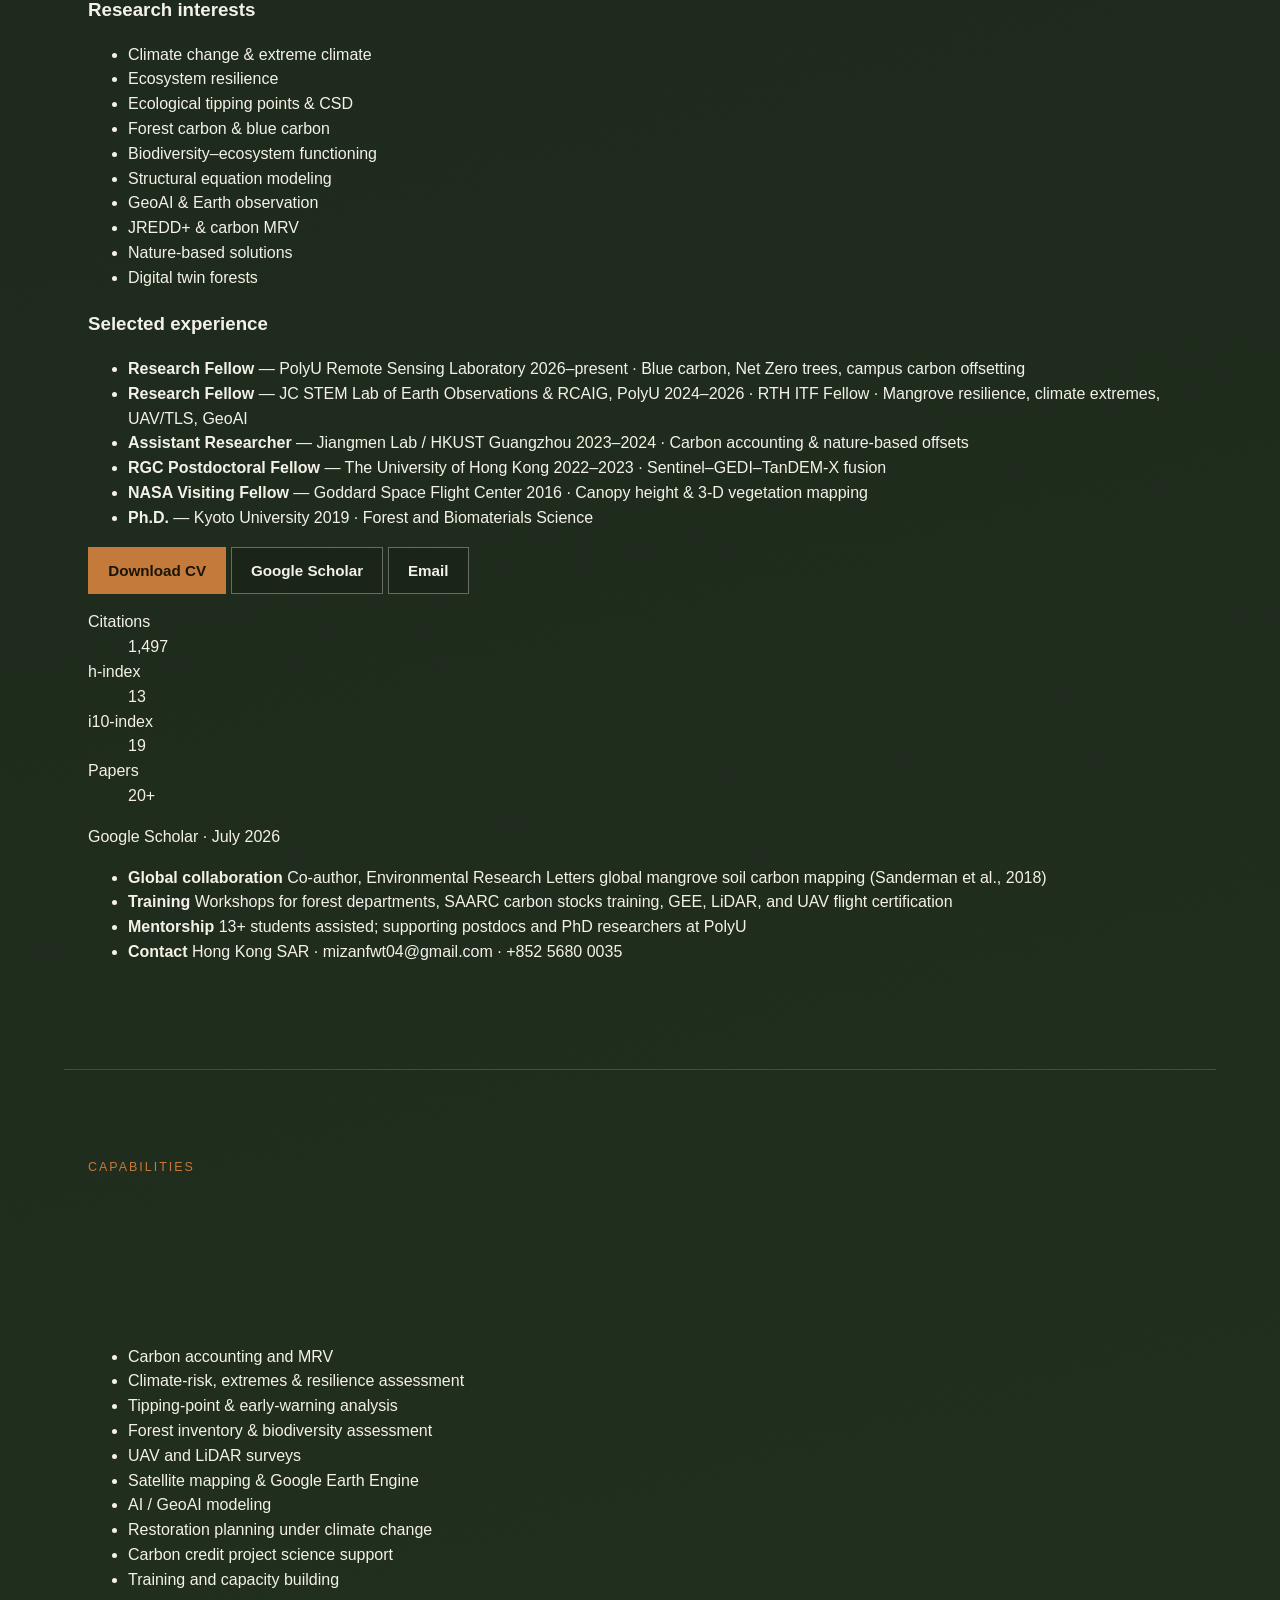
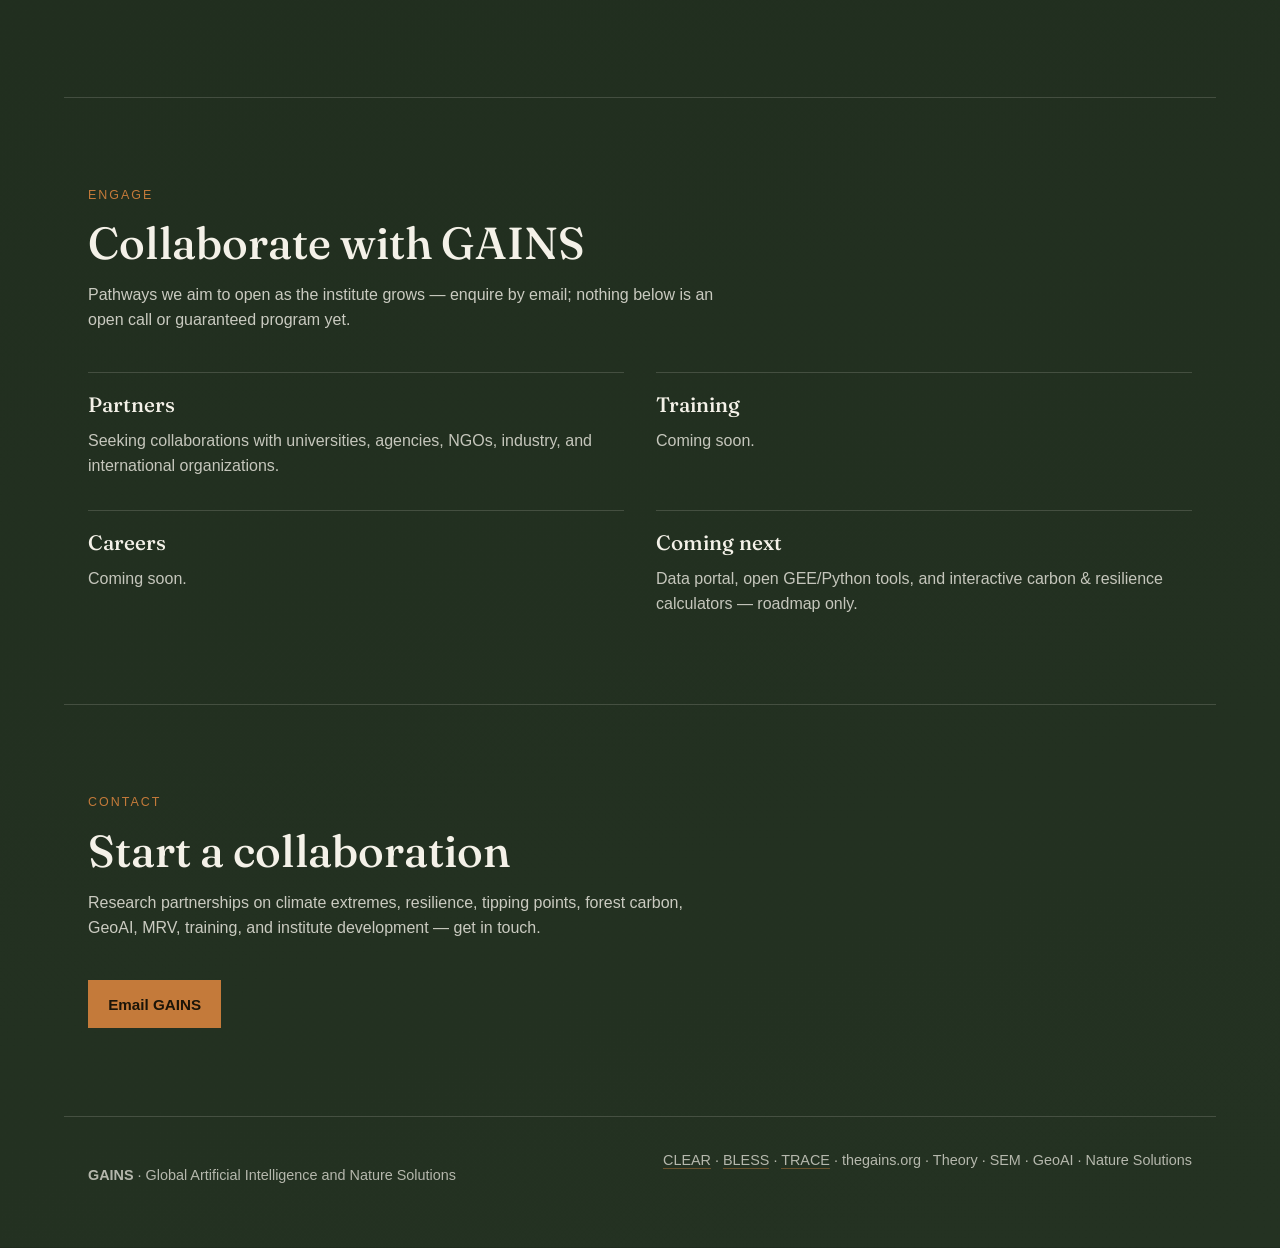
==== commit f6a16bb9: "Link BLESS and TRACE platforms" ====
--- a/index.html
+++ b/index.html
@@ -3,23 +3,23 @@
   <head>
     <meta charset="UTF-8" />
     <meta name="viewport" content="width=device-width, initial-scale=1" />
-    <title>CLEAR — Community Lead Ecological Adaptation &amp; Resilience</title>
+    <title>GAINS — Global Artificial Intelligence and Nature Solutions</title>
     <meta
       name="description"
-      content="CLEAR advances community-led ecological adaptation and resilience — connecting local knowledge, field ecology, and science for climate extremes, restoration, and nature-based solutions."
+      content="GAINS advances AI-powered nature solutions — forest carbon, climate change, extreme climate, ecosystem resilience, tipping points, biodiversity, GeoAI, and remote sensing for a carbon-neutral future."
     />
-    <link rel="canonical" href="https://clear.thegains.org/" />
-    <meta property="og:title" content="CLEAR — Community Lead Ecological Adaptation &amp; Resilience" />
+    <link rel="canonical" href="https://thegains.org/" />
+    <meta property="og:title" content="GAINS — Global Artificial Intelligence and Nature Solutions" />
     <meta
       property="og:description"
-      content="Community-led ecological adaptation and resilience for climate extremes, restoration, and nature-based solutions."
+      content="AI-powered nature solutions for forest carbon, climate extremes, resilience, tipping points, biodiversity, and Net Zero."
     />
-    <meta property="og:url" content="https://clear.thegains.org/" />
+    <meta property="og:url" content="https://thegains.org/" />
     <meta property="og:type" content="website" />
     <link rel="preconnect" href="https://fonts.googleapis.com" />
     <link rel="preconnect" href="https://fonts.gstatic.com" crossorigin />
     <link
-      href="https://fonts.googleapis.com/css2?family=Fraunces:opsz,wght@9..144,500;9..144,700&family=Manrope:wght@400;500;600;700&display=swap"
+      href="https://fonts.googleapis.com/css2?family=Fraunces:opsz,wght@9..144,500;9..144,700&family=Sora:wght@400;500;600&display=swap"
       rel="stylesheet"
     />
     <link rel="stylesheet" href="./styles.css" />
@@ -27,224 +27,557 @@
   <body>
     <div class="atmosphere" aria-hidden="true">
       <div class="atmosphere__glow"></div>
-      <div class="atmosphere__grain"></div>
+      <div class="atmosphere__grid"></div>
+      <svg class="atmosphere__coast" viewBox="0 0 1440 900" preserveAspectRatio="xMidYMid slice">
+        <defs>
+          <linearGradient id="coastFill" x1="0" y1="0" x2="1" y2="1">
+            <stop offset="0%" stop-color="#0b3d3a" stop-opacity="0.55" />
+            <stop offset="55%" stop-color="#145c52" stop-opacity="0.35" />
+            <stop offset="100%" stop-color="#1f7a68" stop-opacity="0.15" />
+          </linearGradient>
+        </defs>
+        <path
+          class="coast-path"
+          d="M0,540 C180,480 260,620 420,560 C580,500 640,380 820,420 C1000,460 1120,560 1440,480 L1440,900 L0,900 Z"
+          fill="url(#coastFill)"
+        />
+        <path
+          class="coast-line"
+          d="M0,540 C180,480 260,620 420,560 C580,500 640,380 820,420 C1000,460 1120,560 1440,480"
+          fill="none"
+          stroke="#9fd6c4"
+          stroke-opacity="0.45"
+          stroke-width="1.5"
+        />
+      </svg>
     </div>
 
     <header class="site-header">
-      <a class="brand-mark" href="#top" aria-label="CLEAR home">CLEAR</a>
+      <a class="brand-mark" href="#top" aria-label="GAINS home">GAINS</a>
       <nav class="site-nav" aria-label="Primary">
         <a href="#about">About</a>
-        <a href="#pillars">Pillars</a>
-        <a href="#approach">Approach</a>
-        <a href="#connect" class="nav-cta">Connect</a>
+        <a href="#research">Research</a>
+        <a href="#publications">Publications</a>
+        <a href="#director">Director</a>
+        <a href="./clear/">CLEAR</a>
+        <a href="./bless/">BLESS</a>
+        <a href="./trace/">TRACE</a>
+        <a href="#collaborate" class="nav-cta">Collaborate</a>
       </nav>
     </header>
 
     <main id="top">
       <section class="hero">
-        <p class="brand-hero">CLEAR</p>
-        <h1>Community Lead Ecological Adaptation &amp; Resilience</h1>
+        <p class="brand-hero">GAINS</p>
+        <h1>Global Artificial Intelligence and Nature Solutions</h1>
         <p class="lede">
-          A platform for community-rooted climate adaptation — linking local
-          knowledge, ecological science, and practical action so people and
-          ecosystems can recover, adapt, and thrive under climate extremes.
-          Primary URL: <strong>clear.thegains.org</strong> (after DNS setup).
+          Advancing AI-powered nature solutions for a carbon-neutral future —
+          forest carbon, climate change, extreme climate events, ecosystem
+          resilience, tipping points, biodiversity, and GeoAI at landscape to
+          jurisdictional scales.
         </p>
         <div class="cta-row">
-          <a class="btn btn-primary" href="#pillars">Explore pillars</a>
-          <a class="btn btn-ghost" href="#connect">Connect</a>
-          <a class="btn btn-ghost" href="https://thegains.org/">Visit GAINS</a>
+          <a class="btn btn-primary" href="#research">Research</a>
+          <a class="btn btn-ghost" href="#publications">Publications</a>
+          <a class="btn btn-ghost" href="#collaborate">Collaborate</a>
         </div>
       </section>
 
       <section class="section about" id="about">
-        <p class="section-kicker">About CLEAR</p>
-        <h2>Resilience starts with communities</h2>
-        <p class="section-copy">
-          CLEAR — Community Lead Ecological Adaptation &amp; Resilience — is an
-          emerging platform focused on adaptation and resilience where people
-          live and work: coasts, mangroves, tropical forests, agroforestry, and
-          urban greenspace. Science informs decisions; communities lead design
-          and stewardship.
+        <p class="section-kicker">About GAINS</p>
+        <h2>An institute for AI-driven Earth system science</h2>
+        <p class="section-copy">
+          GAINS — Global Artificial Intelligence and Nature Solutions — builds
+          scientific tools and decision support for governments, universities,
+          NGOs, and industry. We treat AI and Earth observation as instruments to
+          test and scale ecological theory, not as a substitute for mechanism.
         </p>
         <div class="about-grid">
           <article>
             <h3>Mission</h3>
             <p>
-              Strengthen ecological adaptation and resilience through
-              community-led practice, evidence-based ecology, and nature-based
-              solutions under intensifying climate extremes.
+              Scale ecological theory with GeoAI and structural equation modeling
+              to sustain forest carbon and biodiversity under climate change —
+              including resilience to extremes, early warning of tipping points,
+              JREDD+, Net Zero, and nature-based solutions.
             </p>
           </article>
           <article>
             <h3>Vision</h3>
             <p>
-              Landscapes where local stewards, scientists, and partners
-              co-design restoration and adaptation pathways that protect
-              biodiversity, carbon, and livelihoods.
+              An international research institute bridging field ecology,
+              multi-sensor remote sensing, and AI for transparent carbon MRV,
+              climate-risk assessment, restoration design, and early warning of
+              ecosystem tipping points.
             </p>
           </article>
           <article>
-            <h3>Values</h3>
+            <h3>Core values</h3>
             <p>
-              Community leadership. Ecological integrity. Honest evidence.
-              Adaptation that serves both people and nature.
+              Theory first. Evidence over black boxes. Open methods where possible.
+              Partnerships that serve climate adaptation, resilience, and
+              biodiversity priorities.
             </p>
           </article>
           <article>
-            <h3>Sister platform</h3>
+            <h3>Scope</h3>
             <p>
-              CLEAR works alongside
-              <a href="https://thegains.org/">GAINS</a>
-              (Global Artificial Intelligence and Nature Solutions) — CLEAR
-              centers community adaptation; GAINS centers GeoAI, theory, and
-              monitoring science.
+              Tropical forests, mangroves, urban greenspace, agroforestry, and coastal
+              systems under intensifying climate extremes — with methods that
+              transfer across tropical and subtropical landscapes.
             </p>
           </article>
         </div>
-      </section>
-
-      <section class="section pillars" id="pillars">
-        <p class="section-kicker">Pillars</p>
-        <h2>Four focus areas</h2>
-        <p class="section-copy">
-          CLEAR organizes work around adaptation and resilience — not as open
-          programs yet, but as the agenda we are building toward.
-        </p>
-        <ol class="pillar-list">
+
+        <div class="policy-align" id="policy">
+          <h3>Policy alignment</h3>
+          <p>
+            GAINS research is aligned with — not a substitute for — major
+            international agendas for climate and biodiversity action.
+          </p>
+          <ul class="policy-list">
+            <li>
+              <strong>SDG 13</strong> — Climate Action
+              <span>Extremes, resilience, tipping points, Net Zero, nature-based solutions</span>
+            </li>
+            <li>
+              <strong>SDG 14</strong> — Life Below Water
+              <span>Mangroves, blue carbon, and coastal systems</span>
+            </li>
+            <li>
+              <strong>SDG 15</strong> — Life on Land
+              <span>Tropical forests, biodiversity–ecosystem functioning, restoration</span>
+            </li>
+            <li>
+              <strong>GBF Target 2</strong>
+              <span>Ecosystem restoration and trait-based recovery design</span>
+            </li>
+            <li>
+              <strong>GBF Target 3</strong>
+              <span>Conservation co-benefits for biodiversity and carbon</span>
+            </li>
+            <li>
+              <strong>GBF Target 8</strong>
+              <span>Minimize climate impacts on biodiversity; early warning of tipping risk</span>
+            </li>
+            <li>
+              <strong>GBF Target 11</strong>
+              <span>Nature’s contributions to people — multifunctionality and carbon services</span>
+            </li>
+            <li>
+              <strong>GBF Target 21</strong>
+              <span>Science, data, and GeoAI for decision-ready biodiversity and carbon knowledge</span>
+            </li>
+          </ul>
+        </div>
+      </section>
+
+      <section class="section research" id="research">
+        <p class="section-kicker">Research programs</p>
+        <h2>Six themes that define GAINS</h2>
+        <p class="section-copy">
+          Organized research programs spanning forest carbon, climate extremes and
+          tipping points, biodiversity, AI for Earth, remote sensing, and digital
+          twin forests.
+        </p>
+        <ol class="program-list">
           <li>
-            <span class="pillar-index">01</span>
+            <span class="program-index">01</span>
             <div>
-              <h3>Community-led adaptation</h3>
+              <h3>Forest Carbon &amp; Climate Change</h3>
               <p>
-                Local knowledge, participatory planning, and stewardship models
-                for climate-ready landscapes.
+                Carbon accounting, sequestration, carbon stability under a changing
+                climate, MRV, JREDD+, and Net Zero pathways for forests and blue
+                carbon — including contributions to global mangrove soil-carbon
+                mapping collaborations.
               </p>
             </div>
           </li>
           <li>
-            <span class="pillar-index">02</span>
+            <span class="program-index">02</span>
             <div>
-              <h3>Ecological resilience</h3>
+              <h3>Climate Extremes, Resilience &amp; Tipping Points</h3>
               <p>
-                Structural diversity, recovery after extremes, and early signals
-                of tipping risk in forests and coasts.
+                Cyclones, heat, drought, salinity, and compound extremes; recovery
+                trajectories; critical slowing down (CSD); long-term vegetation
+                signals (e.g. kNDVI); and early warning of ecological tipping points.
               </p>
             </div>
           </li>
           <li>
-            <span class="pillar-index">03</span>
+            <span class="program-index">03</span>
             <div>
-              <h3>Nature-based solutions</h3>
+              <h3>Biodiversity &amp; Ecosystem Functioning</h3>
               <p>
-                Restoration and aquasilviculture that rebuild structure and
-                ecological function — not canopy cover alone.
+                Functional composition, multifunctionality, structural diversity,
+                and ecological modeling with SEM — how biodiversity sustains
+                function under climate stress.
               </p>
             </div>
           </li>
           <li>
-            <span class="pillar-index">04</span>
+            <span class="program-index">04</span>
             <div>
-              <h3>Climate extremes &amp; livelihoods</h3>
+              <h3>AI for Earth</h3>
               <p>
-                Cyclones, salinity, heat, and compound stress — with pathways
-                that protect ecosystems and community well-being.
+                Machine learning, deep learning, GeoAI, foundation models, and
+                explainable AI for monitoring, resilience forecasting, and decision
+                support.
+              </p>
+            </div>
+          </li>
+          <li>
+            <span class="program-index">05</span>
+            <div>
+              <h3>Remote Sensing</h3>
+              <p>
+                Satellite, drone, TLS/LiDAR, hyperspectral, radar, GEDI, Planet,
+                and MODIS — fused for multi-scale observation of change, extremes,
+                and recovery.
+              </p>
+            </div>
+          </li>
+          <li>
+            <span class="program-index">06</span>
+            <div>
+              <h3>Digital Twin Forests</h3>
+              <p>
+                Living digital representations of stand structure, carbon,
+                resilience, and tipping risk — linking plots, UAV/LiDAR, and
+                satellite time series.
               </p>
             </div>
           </li>
         </ol>
       </section>
 
-      <section class="section approach" id="approach">
-        <p class="section-kicker">Approach</p>
-        <h2>How CLEAR works</h2>
-        <p class="section-copy">
-          A simple loop: listen with communities, measure what matters
-          ecologically, adapt together, and share what works.
-        </p>
-        <ul class="approach-list">
-          <li>
-            <strong>Listen</strong>
-            <span>Community priorities, local knowledge, and lived climate risk</span>
-          </li>
-          <li>
-            <strong>Measure</strong>
-            <span>Structure, biodiversity, carbon, and recovery after extremes</span>
-          </li>
-          <li>
-            <strong>Adapt</strong>
-            <span>Co-designed restoration, aquasilviculture, and stewardship actions</span>
-          </li>
-          <li>
-            <strong>Share</strong>
-            <span>Practical lessons for partners, agencies, and peer communities</span>
-          </li>
+      <section class="section profile-visual" id="profile">
+        <p class="section-kicker">Institute profile</p>
+        <h2>How we monitor, analyze, and act</h2>
+        <p class="section-copy">
+          Multi-scale monitoring, GeoAI analysis, and application pillars —
+          including forest carbon, climate resilience, and ecological tipping
+          points across urban, tropical, coastal, and agroforestry landscapes.
+        </p>
+        <figure class="lab-figure">
+          <img
+            src="./assets/gains_lab_profile.png"
+            alt="GAINS institute profile — multi-scale monitoring pyramid, ecosystem landscape, GeoAI toolkit, and research pillars"
+            width="1536"
+            height="1024"
+            loading="lazy"
+          />
+        </figure>
+      </section>
+
+      <section class="section publications" id="publications">
+        <p class="section-kicker">Publications</p>
+        <h2>Evidence in leading venues</h2>
+        <p class="section-copy">
+          Selected papers by venue. Full list on Google Scholar (1,497 citations;
+          h-index 13; i10-index 19 — as of July 2026).
+        </p>
+
+        <div class="pub-groups">
+          <div class="pub-group">
+            <h3>Nature Portfolio</h3>
+            <ul class="resource-list">
+              <li>
+                <a href="https://doi.org/10.1038/s41467-021-24207-4">
+                  Rahman et al. (2021) — Co-benefits of protecting mangroves for
+                  biodiversity conservation and carbon storage
+                  <span>Nature Communications</span>
+                </a>
+              </li>
+              <li>
+                <a href="./assets/Rahman_et_al_Forest_carbon_biodiversity_resilience_GEOAI.pdf">
+                  Rahman et al. (2026) — Functional composition and structural
+                  diversity enhance mangrove forest resilience in the Sundarbans
+                  <span>Communications Earth &amp; Environment · PDF</span>
+                </a>
+              </li>
+            </ul>
+          </div>
+
+          <div class="pub-group">
+            <h3>Global Change Biology</h3>
+            <ul class="resource-list">
+              <li>
+                <a href="https://doi.org/10.1111/gcb.17152">
+                  Rahman et al. (2024) — Functional composition outweighs taxonomic
+                  and functional diversity in maintaining ecosystem properties and
+                  processes
+                  <span>Global Change Biology</span>
+                </a>
+              </li>
+            </ul>
+          </div>
+
+          <div class="pub-group">
+            <h3>Environmental Research Letters · Global mangrove carbon</h3>
+            <ul class="resource-list">
+              <li>
+                <a href="https://doi.org/10.1088/1748-9326/aabe1c">
+                  Sanderman et al. (2018) — A global map of mangrove forest soil
+                  carbon at 30 m spatial resolution
+                  <span>
+                    Environmental Research Letters · International collaborative
+                    synthesis (co-author)
+                  </span>
+                </a>
+              </li>
+            </ul>
+          </div>
+
+          <div class="pub-group">
+            <h3>Remote Sensing &amp; Earth Observation</h3>
+            <ul class="resource-list">
+              <li>
+                <a href="https://doi.org/10.3390/rs12091375">
+                  Rahman et al. (2020) — Remote sensing-based mapping of senescent
+                  leaf C:N ratio using machine learning
+                  <span>Remote Sensing</span>
+                </a>
+              </li>
+              <li>
+                <a href="https://doi.org/10.1002/rse2.105">
+                  Rahman et al. (2019) — WorldView-2 and TanDEM-X mangrove
+                  assessment
+                  <span>Remote Sensing in Ecology and Conservation</span>
+                </a>
+              </li>
+              <li>
+                <a href="https://doi.org/10.1016/j.jag.2026.105282">
+                  Cao, Mohammad, Rahman &amp; Weng (2026) — Soil hydrothermal
+                  properties and phenology in cropland
+                  <span>Int. J. Applied Earth Observation and Geoinformation</span>
+                </a>
+              </li>
+            </ul>
+          </div>
+
+          <div class="pub-group">
+            <h3>In preparation</h3>
+            <ul class="resource-list plain-list">
+              <li>
+                Tropical forest carbon stability under compound climate extremes
+                <span>In preparation</span>
+              </li>
+              <li>
+                Aquasilviculture must restore structural and ecological attributes
+                of mangroves
+                <span>Letter · in preparation</span>
+              </li>
+              <li>
+                Agroforestry as a nature-based climate solution in the Indo-Gangetic Plain
+                <span>In preparation</span>
+              </li>
+            </ul>
+          </div>
+        </div>
+
+        <p class="section-note">
+          <a href="https://scholar.google.com/citations?user=0Ux4Z3YAAAAJ&amp;hl=en">Google Scholar</a>
+          ·
+          <a href="./assets/CV_RahmanMM.pdf">Full CV (PDF)</a>
+        </p>
+      </section>
+
+      <section class="section director" id="director">
+        <p class="section-kicker">Founder &amp; Director</p>
+        <h2>Dr. Md Mizanur Rahman</h2>
+        <p class="section-copy lead-role">
+          Founder &amp; Director, GAINS · Research Fellow, Remote Sensing Laboratory,
+          The Hong Kong Polytechnic University
+        </p>
+        <p class="section-copy">
+          Forest ecologist with a decade of experience across Kyoto University,
+          NASA Goddard Space Flight Center, The University of Hong Kong, Jiangmen
+          Laboratory of Carbon Science and Technology (HKUST Guangzhou), and The
+          Hong Kong Polytechnic University. His work integrates field ecology,
+          UAV/LiDAR, satellite remote sensing, GeoAI, machine learning, and
+          structural equation modeling to understand forest carbon, climate
+          extremes, ecosystem resilience, and tipping points — with 20+
+          peer-reviewed articles (1,497 citations; h-index 13; i10-index 19,
+          Google Scholar, July 2026) in Nature
+          Communications, Global Change Biology, and Communications Earth &amp;
+          Environment.
+        </p>
+
+        <div class="lead-profile">
+          <div class="lead-profile__intro">
+            <h3>Research interests</h3>
+            <ul class="lead-profile__tags" aria-label="Research interests">
+              <li>Climate change &amp; extreme climate</li>
+              <li>Ecosystem resilience</li>
+              <li>Ecological tipping points &amp; CSD</li>
+              <li>Forest carbon &amp; blue carbon</li>
+              <li>Biodiversity–ecosystem functioning</li>
+              <li>Structural equation modeling</li>
+              <li>GeoAI &amp; Earth observation</li>
+              <li>JREDD+ &amp; carbon MRV</li>
+              <li>Nature-based solutions</li>
+              <li>Digital twin forests</li>
+            </ul>
+
+            <h3>Selected experience</h3>
+            <ul class="timeline">
+              <li>
+                <strong>Research Fellow</strong> — PolyU Remote Sensing Laboratory
+                <span>2026–present · Blue carbon, Net Zero trees, campus carbon offsetting</span>
+              </li>
+              <li>
+                <strong>Research Fellow</strong> — JC STEM Lab of Earth Observations &amp; RCAIG, PolyU
+                <span>2024–2026 · RTH ITF Fellow · Mangrove resilience, climate extremes, UAV/TLS, GeoAI</span>
+              </li>
+              <li>
+                <strong>Assistant Researcher</strong> — Jiangmen Lab / HKUST Guangzhou
+                <span>2023–2024 · Carbon accounting &amp; nature-based offsets</span>
+              </li>
+              <li>
+                <strong>RGC Postdoctoral Fellow</strong> — The University of Hong Kong
+                <span>2022–2023 · Sentinel–GEDI–TanDEM-X fusion</span>
+              </li>
+              <li>
+                <strong>NASA Visiting Fellow</strong> — Goddard Space Flight Center
+                <span>2016 · Canopy height &amp; 3-D vegetation mapping</span>
+              </li>
+              <li>
+                <strong>Ph.D.</strong> — Kyoto University
+                <span>2019 · Forest and Biomaterials Science</span>
+              </li>
+            </ul>
+
+            <div class="lead-profile__actions">
+              <a class="btn btn-primary" href="./assets/CV_RahmanMM.pdf">Download CV</a>
+              <a
+                class="btn btn-ghost"
+                href="https://scholar.google.com/citations?user=0Ux4Z3YAAAAJ&amp;hl=en"
+              >
+                Google Scholar
+              </a>
+              <a class="btn btn-ghost" href="mailto:mizanfwt04@gmail.com">Email</a>
+            </div>
+          </div>
+
+          <aside class="lead-profile__aside" aria-label="Director metrics">
+            <dl class="lead-stats">
+              <div>
+                <dt>Citations</dt>
+                <dd>1,497</dd>
+              </div>
+              <div>
+                <dt>h-index</dt>
+                <dd>13</dd>
+              </div>
+              <div>
+                <dt>i10-index</dt>
+                <dd>19</dd>
+              </div>
+              <div>
+                <dt>Papers</dt>
+                <dd>20+</dd>
+              </div>
+            </dl>
+            <p class="metrics-note">Google Scholar · July 2026</p>
+            <ul class="lead-highlights">
+              <li>
+                <strong>Global collaboration</strong>
+                Co-author, Environmental Research Letters global mangrove soil
+                carbon mapping (Sanderman et al., 2018)
+              </li>
+              <li>
+                <strong>Training</strong>
+                Workshops for forest departments, SAARC carbon stocks training,
+                GEE, LiDAR, and UAV flight certification
+              </li>
+              <li>
+                <strong>Mentorship</strong>
+                13+ students assisted; supporting postdocs and PhD researchers at PolyU
+              </li>
+              <li>
+                <strong>Contact</strong>
+                Hong Kong SAR · mizanfwt04@gmail.com · +852 5680 0035
+              </li>
+            </ul>
+          </aside>
+        </div>
+      </section>
+
+      <section class="section services" id="services">
+        <p class="section-kicker">Capabilities</p>
+        <h2>Where we can contribute</h2>
+        <p class="section-copy">
+          Areas of scientific expertise for future partnerships — not a
+          commercial service catalog. Engagement depends on collaboration,
+          institutional approval, and funding.
+        </p>
+        <ul class="service-list">
+          <li>Carbon accounting and MRV</li>
+          <li>Climate-risk, extremes &amp; resilience assessment</li>
+          <li>Tipping-point &amp; early-warning analysis</li>
+          <li>Forest inventory &amp; biodiversity assessment</li>
+          <li>UAV and LiDAR surveys</li>
+          <li>Satellite mapping &amp; Google Earth Engine</li>
+          <li>AI / GeoAI modeling</li>
+          <li>Restoration planning under climate change</li>
+          <li>Carbon credit project science support</li>
+          <li>Training and capacity building</li>
         </ul>
       </section>
 
-      <section class="section engage" id="engage">
+      <section class="section pathways" id="collaborate">
         <p class="section-kicker">Engage</p>
-        <h2>Pathways ahead</h2>
-        <p class="section-copy">
-          CLEAR is launching. The items below are future plans — not open calls
-          or guaranteed programs.
+        <h2>Collaborate with GAINS</h2>
+        <p class="section-copy">
+          Pathways we aim to open as the institute grows — enquire by email;
+          nothing below is an open call or guaranteed program yet.
         </p>
         <div class="pathway-grid">
           <article>
-            <h3>Community partners</h3>
-            <p>Seeking collaborations with coastal and forest communities, NGOs, and local institutions.</p>
+            <h3>Partners</h3>
+            <p>
+              Seeking collaborations with universities, agencies, NGOs, industry,
+              and international organizations.
+            </p>
           </article>
           <article>
             <h3>Training</h3>
             <p>Coming soon.</p>
           </article>
           <article>
-            <h3>Field projects</h3>
-            <p>Coming soon — adaptation and restoration pilots with university and NGO partners.</p>
-          </article>
-          <article>
             <h3>Careers</h3>
             <p>Coming soon.</p>
           </article>
+          <article>
+            <h3>Coming next</h3>
+            <p>
+              Data portal, open GEE/Python tools, and interactive carbon &amp;
+              resilience calculators — roadmap only.
+            </p>
+          </article>
         </div>
       </section>
 
-      <section class="section lead" id="lead">
-        <p class="section-kicker">Founder</p>
-        <h2>Dr. Md Mizanur Rahman</h2>
-        <p class="section-copy lead-role">
-          Founder, CLEAR · Founder &amp; Director, GAINS · Research Fellow,
-          Remote Sensing Laboratory, The Hong Kong Polytechnic University
-        </p>
-        <p class="section-copy">
-          Forest ecologist working on biodiversity–ecosystem functioning, climate
-          extremes, resilience, and nature-based solutions — with experience
-          across Kyoto University, NASA Goddard, HKU, Jiangmen Lab / HKUST, and
-          PolyU. CLEAR focuses the community adaptation side of this agenda;
-          GAINS focuses GeoAI and ecological monitoring science.
-        </p>
-        <div class="cta-row">
-          <a class="btn btn-primary" href="mailto:mizanfwt04@gmail.com">Email</a>
-          <a class="btn btn-ghost" href="https://thegains.org/#director">GAINS director profile</a>
-          <a class="btn btn-ghost" href="https://thegains.org/assets/CV_RahmanMM.pdf">Download CV</a>
-        </div>
-      </section>
-
-      <section class="section contact" id="connect">
-        <p class="section-kicker">Connect</p>
-        <h2>Start a conversation</h2>
-        <p class="section-copy">
-          Community partnerships, adaptation projects, restoration design, and
-          joint work with GAINS — get in touch.
-        </p>
-        <a class="btn btn-primary" href="mailto:mizanfwt04@gmail.com">Email CLEAR</a>
+      <section class="section contact" id="contact">
+        <p class="section-kicker">Contact</p>
+        <h2>Start a collaboration</h2>
+        <p class="section-copy">
+          Research partnerships on climate extremes, resilience, tipping points,
+          forest carbon, GeoAI, MRV, training, and institute development — get in
+          touch.
+        </p>
+        <a class="btn btn-primary" href="mailto:mizanfwt04@gmail.com">Email GAINS</a>
       </section>
     </main>
 
     <footer class="site-footer">
-      <p><strong>CLEAR</strong> · Community Lead Ecological Adaptation &amp; Resilience</p>
+      <p><strong>GAINS</strong> · Global Artificial Intelligence and Nature Solutions</p>
       <p class="footer-meta">
-        <a href="https://thegains.org/">GAINS</a> · clear.thegains.org
+        <a href="./clear/">CLEAR</a>
+        · <a href="./bless/">BLESS</a>
+        · <a href="./trace/">TRACE</a>
+        · thegains.org · Theory · SEM · GeoAI · Nature Solutions
       </p>
     </footer>
 
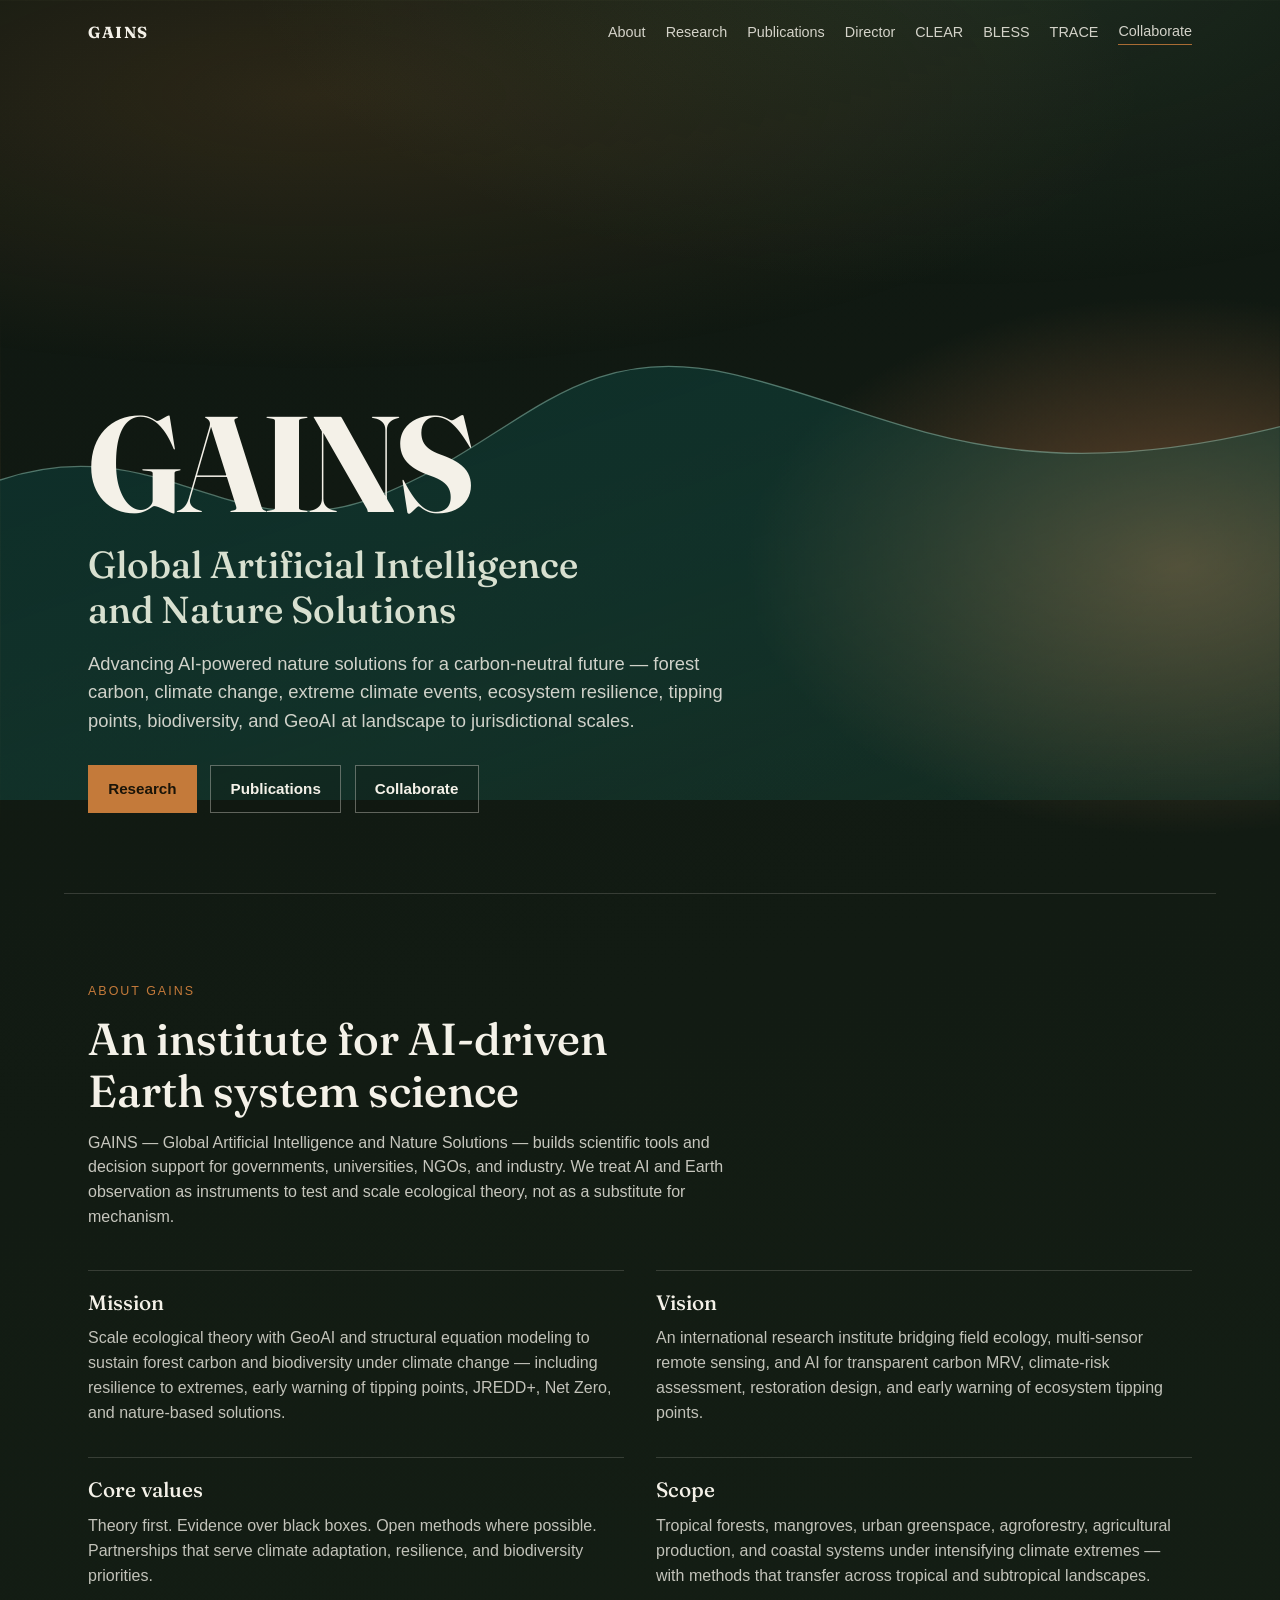
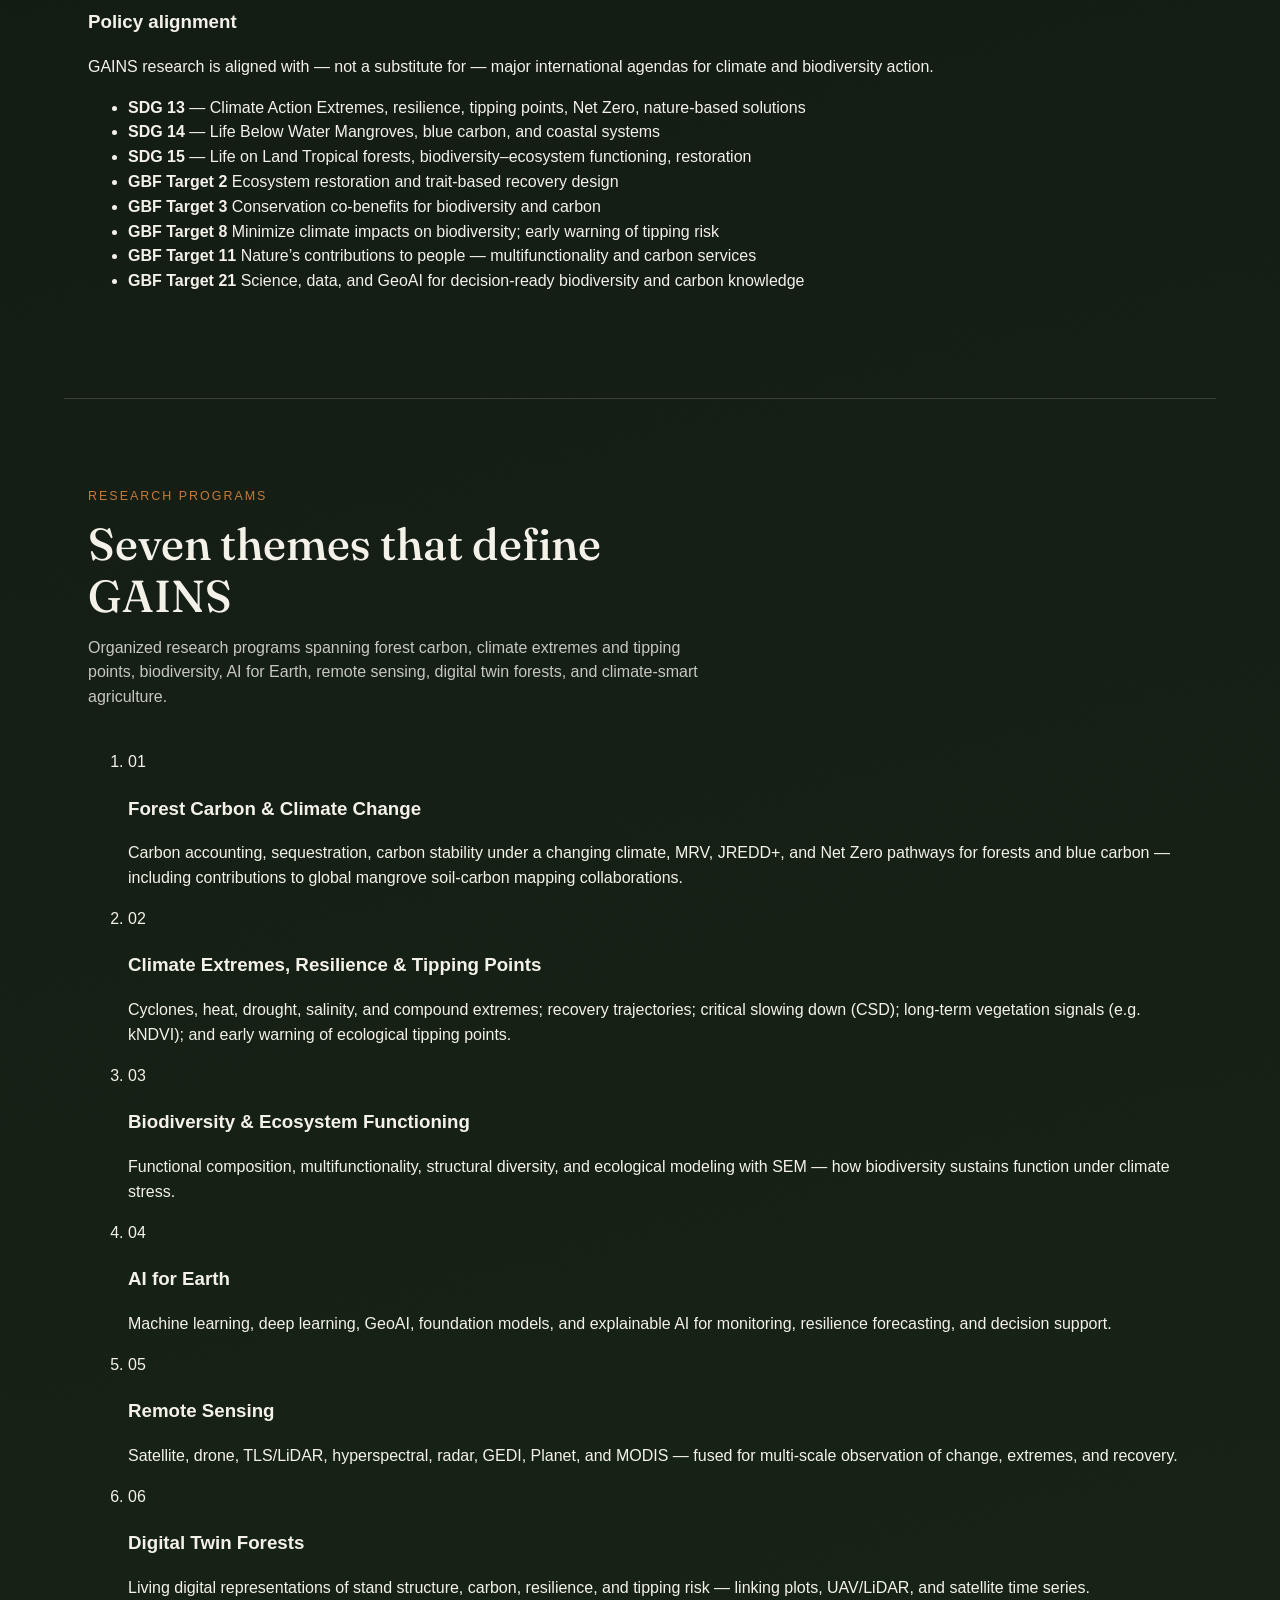
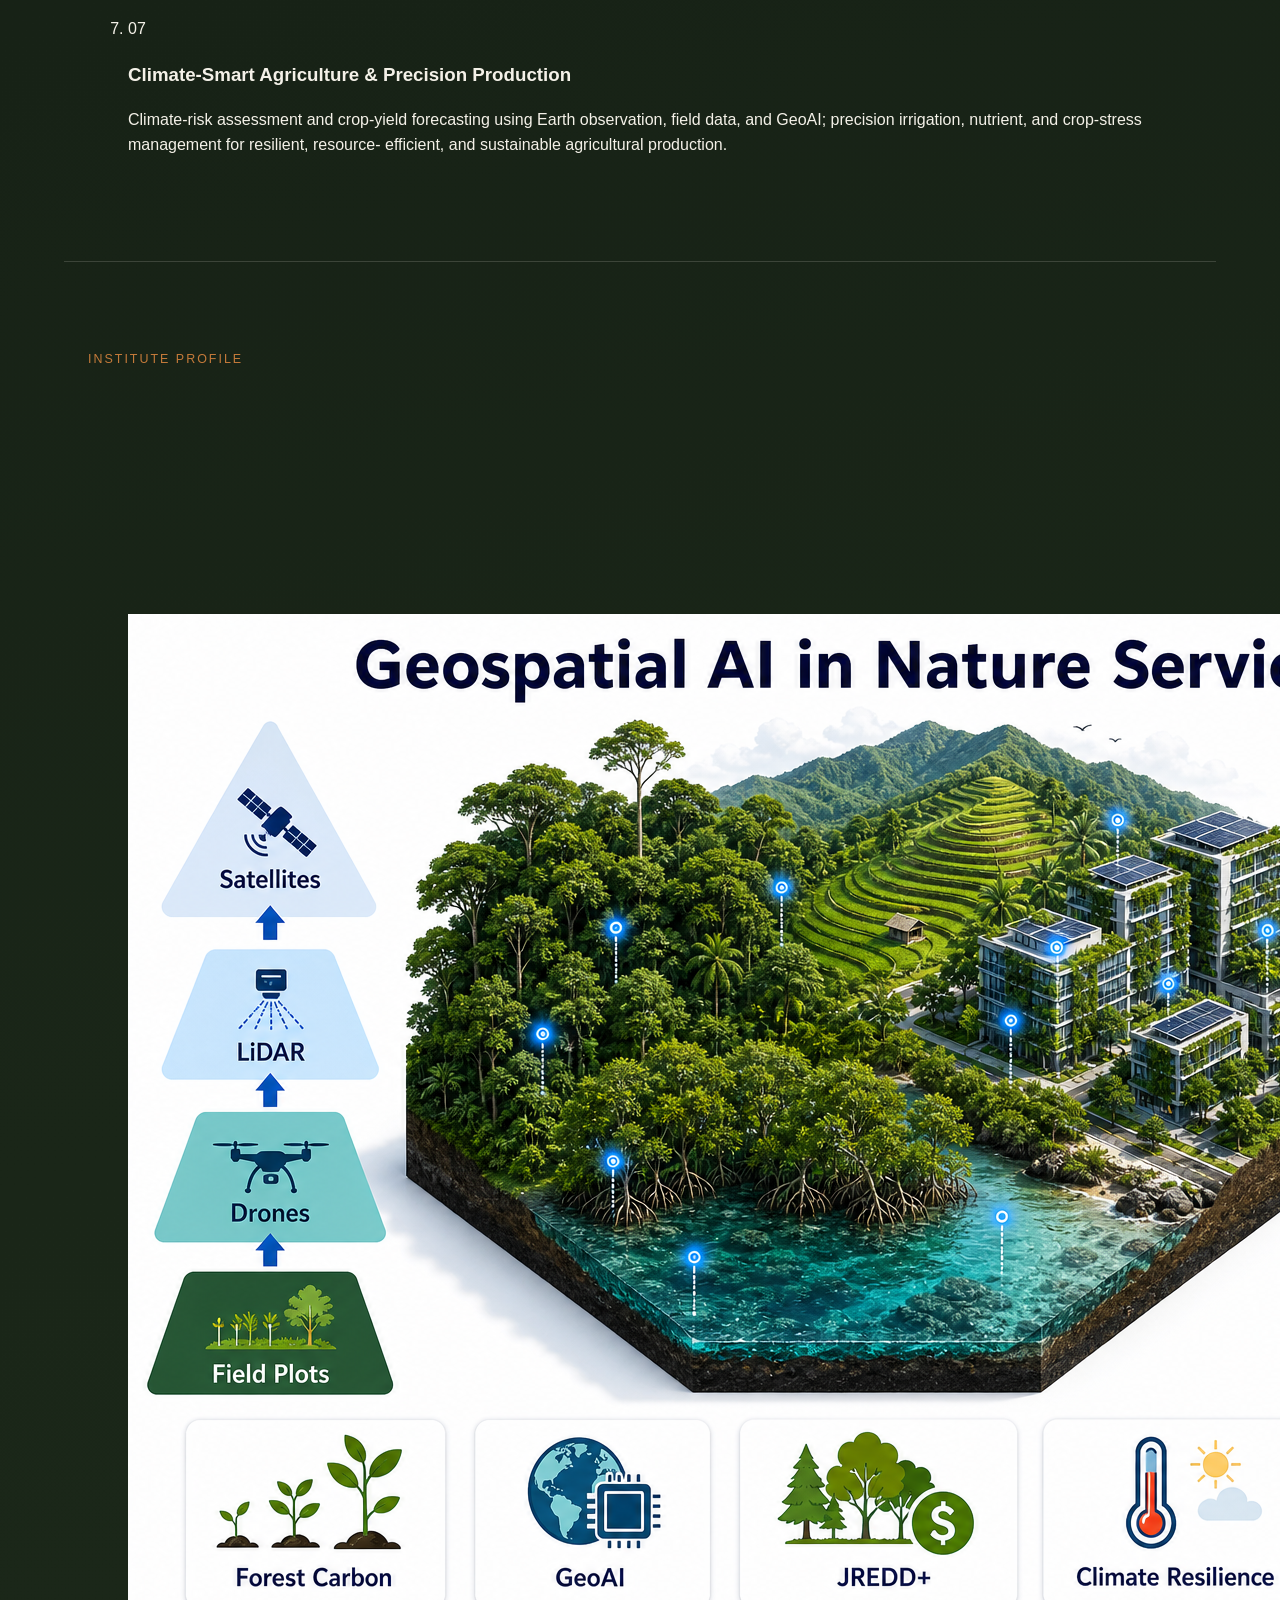
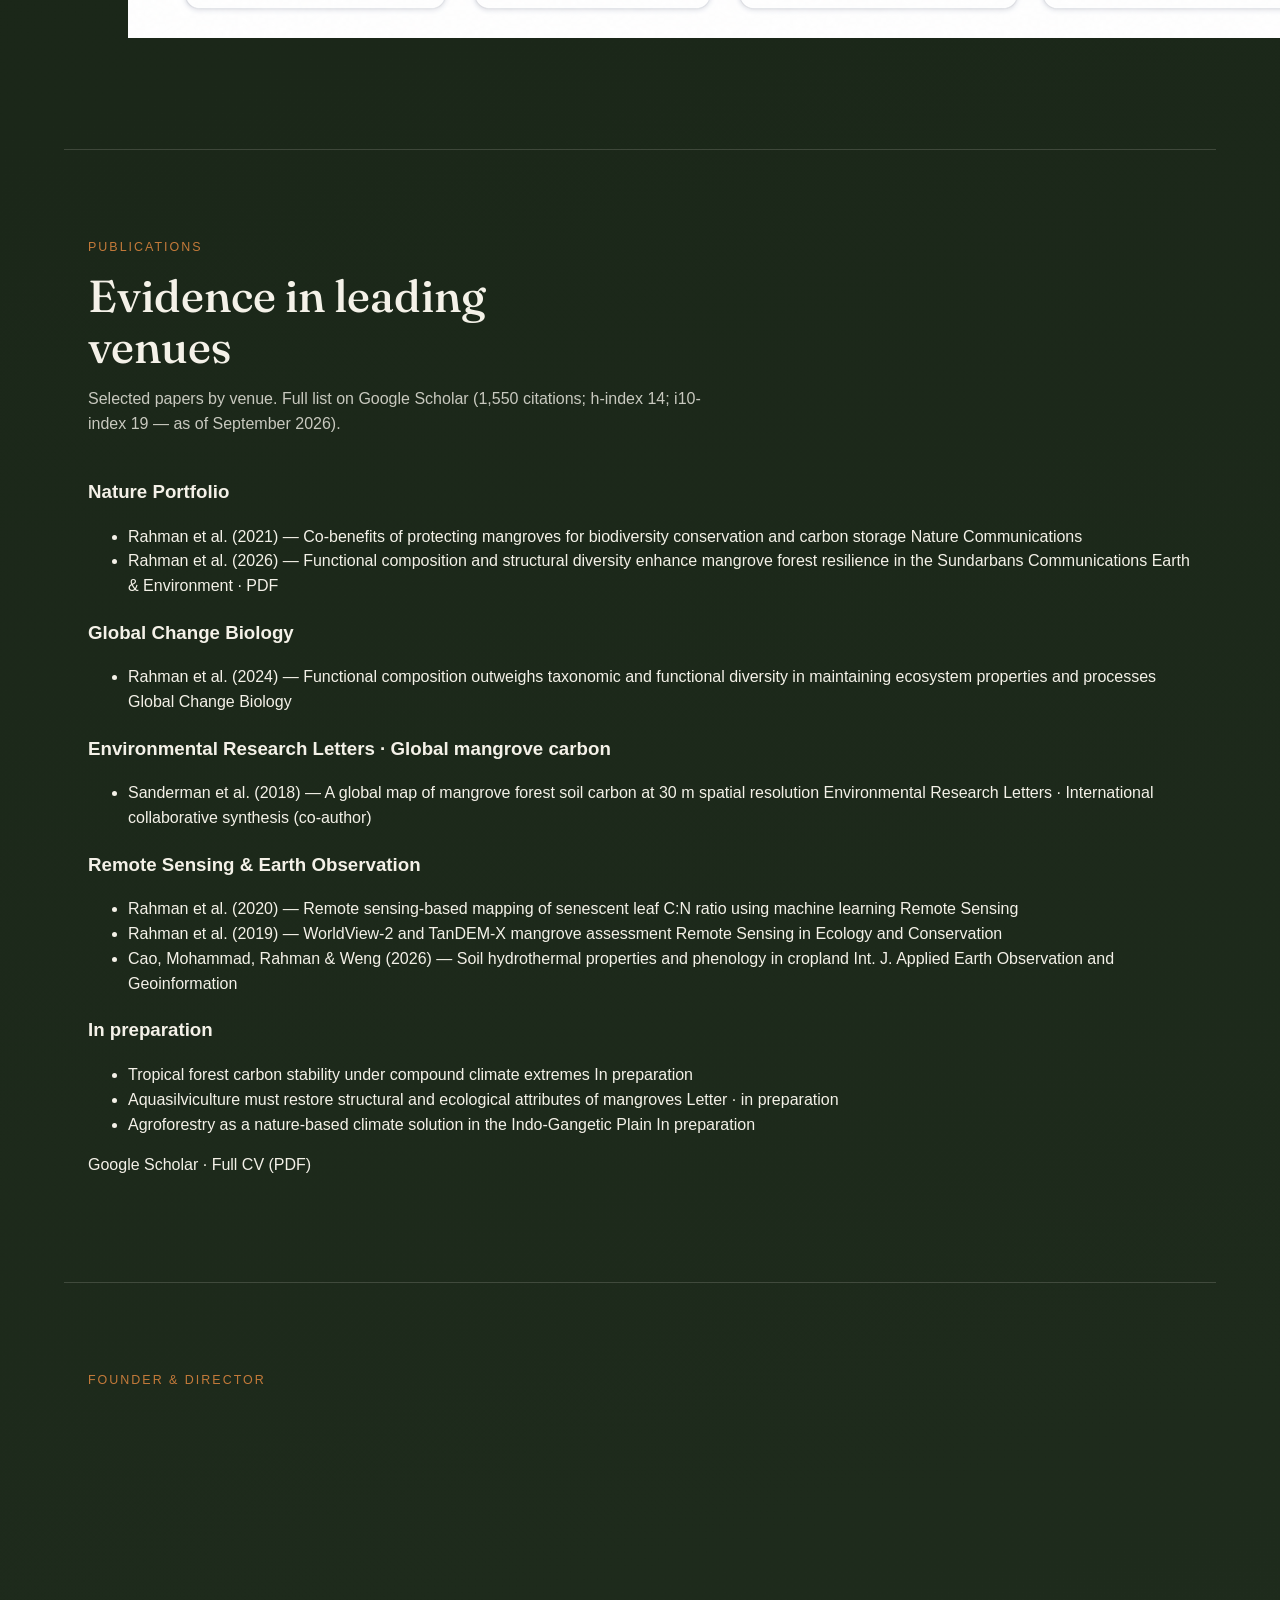
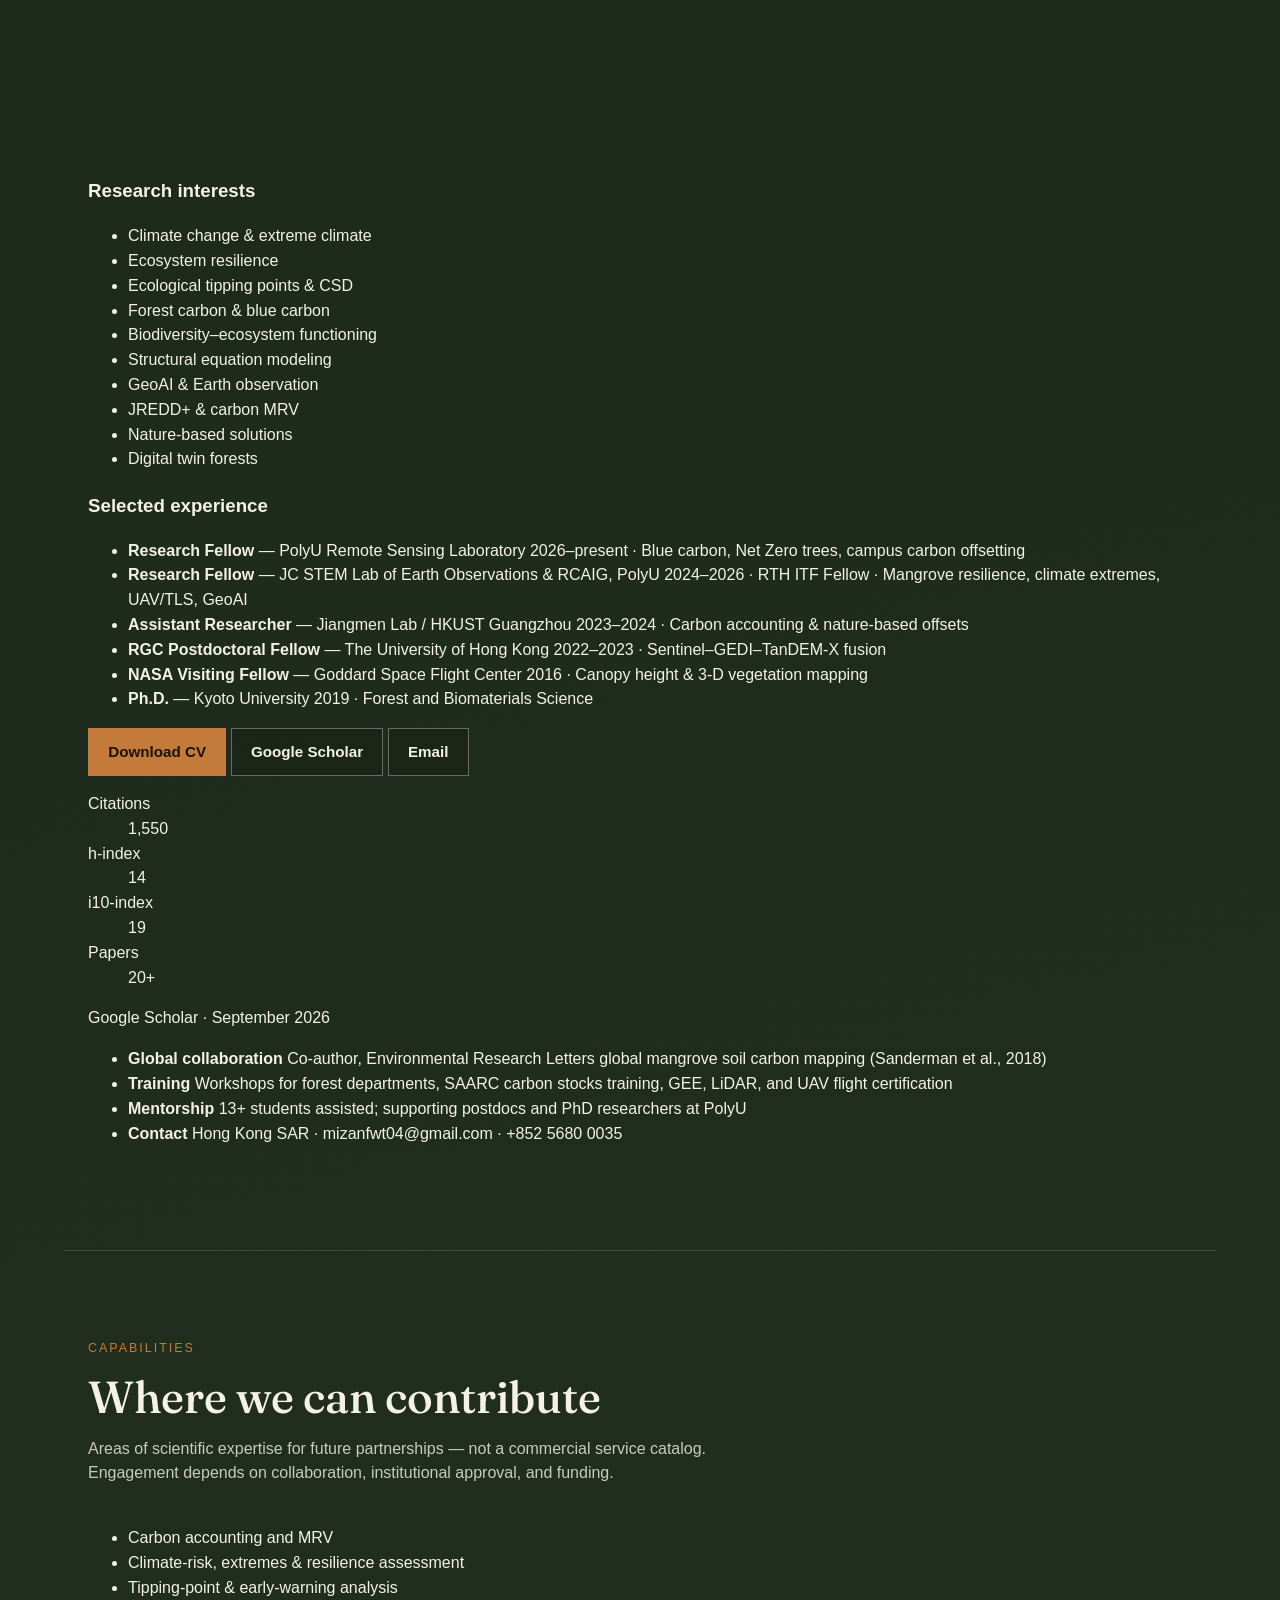
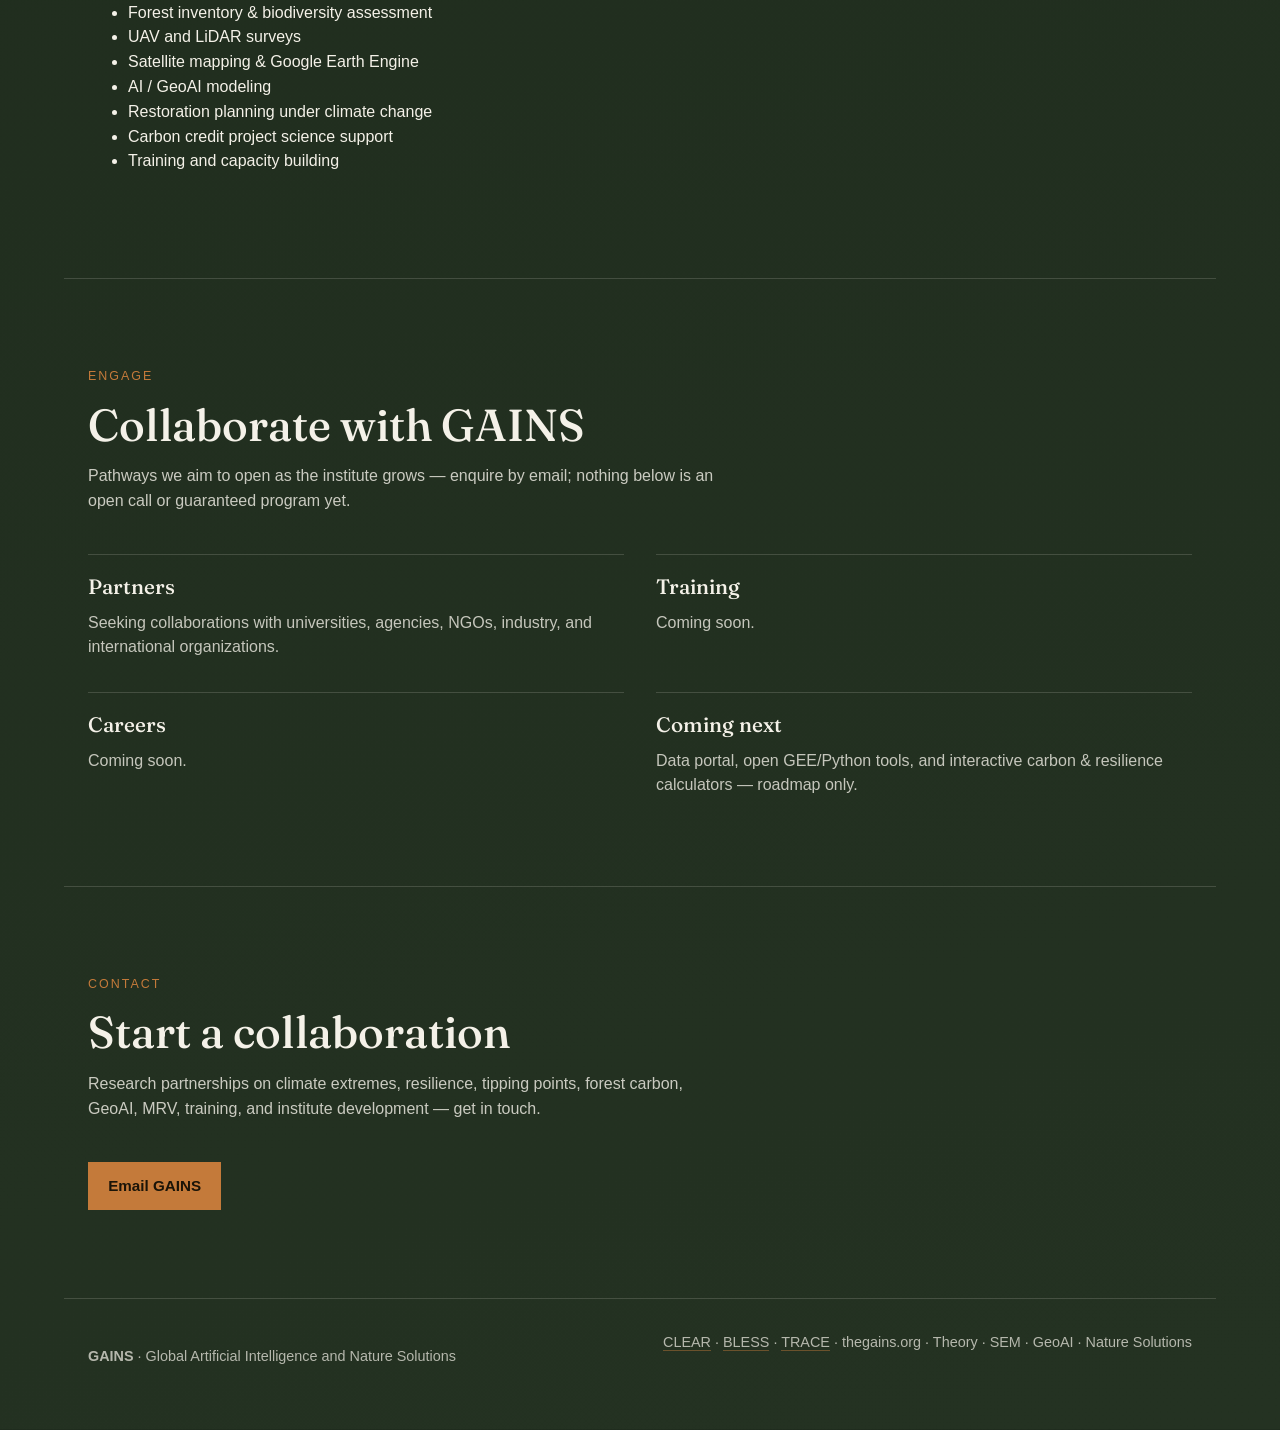
==== commit 688e8393: "Publish updated CV and agriculture research theme" ====
--- a/index.html
+++ b/index.html
@@ -122,9 +122,10 @@
           <article>
             <h3>Scope</h3>
             <p>
-              Tropical forests, mangroves, urban greenspace, agroforestry, and coastal
-              systems under intensifying climate extremes — with methods that
-              transfer across tropical and subtropical landscapes.
+              Tropical forests, mangroves, urban greenspace, agroforestry,
+              agricultural production, and coastal systems under intensifying
+              climate extremes — with methods that transfer across tropical and
+              subtropical landscapes.
             </p>
           </article>
         </div>
@@ -174,11 +175,11 @@
 
       <section class="section research" id="research">
         <p class="section-kicker">Research programs</p>
-        <h2>Six themes that define GAINS</h2>
+        <h2>Seven themes that define GAINS</h2>
         <p class="section-copy">
           Organized research programs spanning forest carbon, climate extremes and
-          tipping points, biodiversity, AI for Earth, remote sensing, and digital
-          twin forests.
+          tipping points, biodiversity, AI for Earth, remote sensing, digital
+          twin forests, and climate-smart agriculture.
         </p>
         <ol class="program-list">
           <li>
@@ -248,6 +249,18 @@
               </p>
             </div>
           </li>
+          <li>
+            <span class="program-index">07</span>
+            <div>
+              <h3>Climate-Smart Agriculture &amp; Precision Production</h3>
+              <p>
+                Climate-risk assessment and crop-yield forecasting using Earth
+                observation, field data, and GeoAI; precision irrigation,
+                nutrient, and crop-stress management for resilient, resource-
+                efficient, and sustainable agricultural production.
+              </p>
+            </div>
+          </li>
         </ol>
       </section>
 
@@ -256,8 +269,9 @@
         <h2>How we monitor, analyze, and act</h2>
         <p class="section-copy">
           Multi-scale monitoring, GeoAI analysis, and application pillars —
-          including forest carbon, climate resilience, and ecological tipping
-          points across urban, tropical, coastal, and agroforestry landscapes.
+          including forest carbon, climate resilience, ecological tipping points,
+          and precision agriculture across urban, tropical, coastal,
+          agroforestry, and agricultural landscapes.
         </p>
         <figure class="lab-figure">
           <img
@@ -274,8 +288,8 @@
         <p class="section-kicker">Publications</p>
         <h2>Evidence in leading venues</h2>
         <p class="section-copy">
-          Selected papers by venue. Full list on Google Scholar (1,497 citations;
-          h-index 13; i10-index 19 — as of July 2026).
+          Selected papers by venue. Full list on Google Scholar (1,550 citations;
+          h-index 14; i10-index 19 — as of September 2026).
         </p>
 
         <div class="pub-groups">
@@ -379,7 +393,7 @@
         <p class="section-note">
           <a href="https://scholar.google.com/citations?user=0Ux4Z3YAAAAJ&amp;hl=en">Google Scholar</a>
           ·
-          <a href="./assets/CV_RahmanMM.pdf">Full CV (PDF)</a>
+          <a href="./assets/CV_Rahman.pdf">Full CV (PDF)</a>
         </p>
       </section>
 
@@ -398,8 +412,8 @@
           UAV/LiDAR, satellite remote sensing, GeoAI, machine learning, and
           structural equation modeling to understand forest carbon, climate
           extremes, ecosystem resilience, and tipping points — with 20+
-          peer-reviewed articles (1,497 citations; h-index 13; i10-index 19,
-          Google Scholar, July 2026) in Nature
+          peer-reviewed articles (1,550 citations; h-index 14; i10-index 19,
+          Google Scholar, September 2026) in Nature
           Communications, Global Change Biology, and Communications Earth &amp;
           Environment.
         </p>
@@ -449,7 +463,7 @@
             </ul>
 
             <div class="lead-profile__actions">
-              <a class="btn btn-primary" href="./assets/CV_RahmanMM.pdf">Download CV</a>
+              <a class="btn btn-primary" href="./assets/CV_Rahman.pdf">Download CV</a>
               <a
                 class="btn btn-ghost"
                 href="https://scholar.google.com/citations?user=0Ux4Z3YAAAAJ&amp;hl=en"
@@ -464,11 +478,11 @@
             <dl class="lead-stats">
               <div>
                 <dt>Citations</dt>
-                <dd>1,497</dd>
+                <dd>1,550</dd>
               </div>
               <div>
                 <dt>h-index</dt>
-                <dd>13</dd>
+                <dd>14</dd>
               </div>
               <div>
                 <dt>i10-index</dt>
@@ -479,7 +493,7 @@
                 <dd>20+</dd>
               </div>
             </dl>
-            <p class="metrics-note">Google Scholar · July 2026</p>
+            <p class="metrics-note">Google Scholar · September 2026</p>
             <ul class="lead-highlights">
               <li>
                 <strong>Global collaboration</strong>
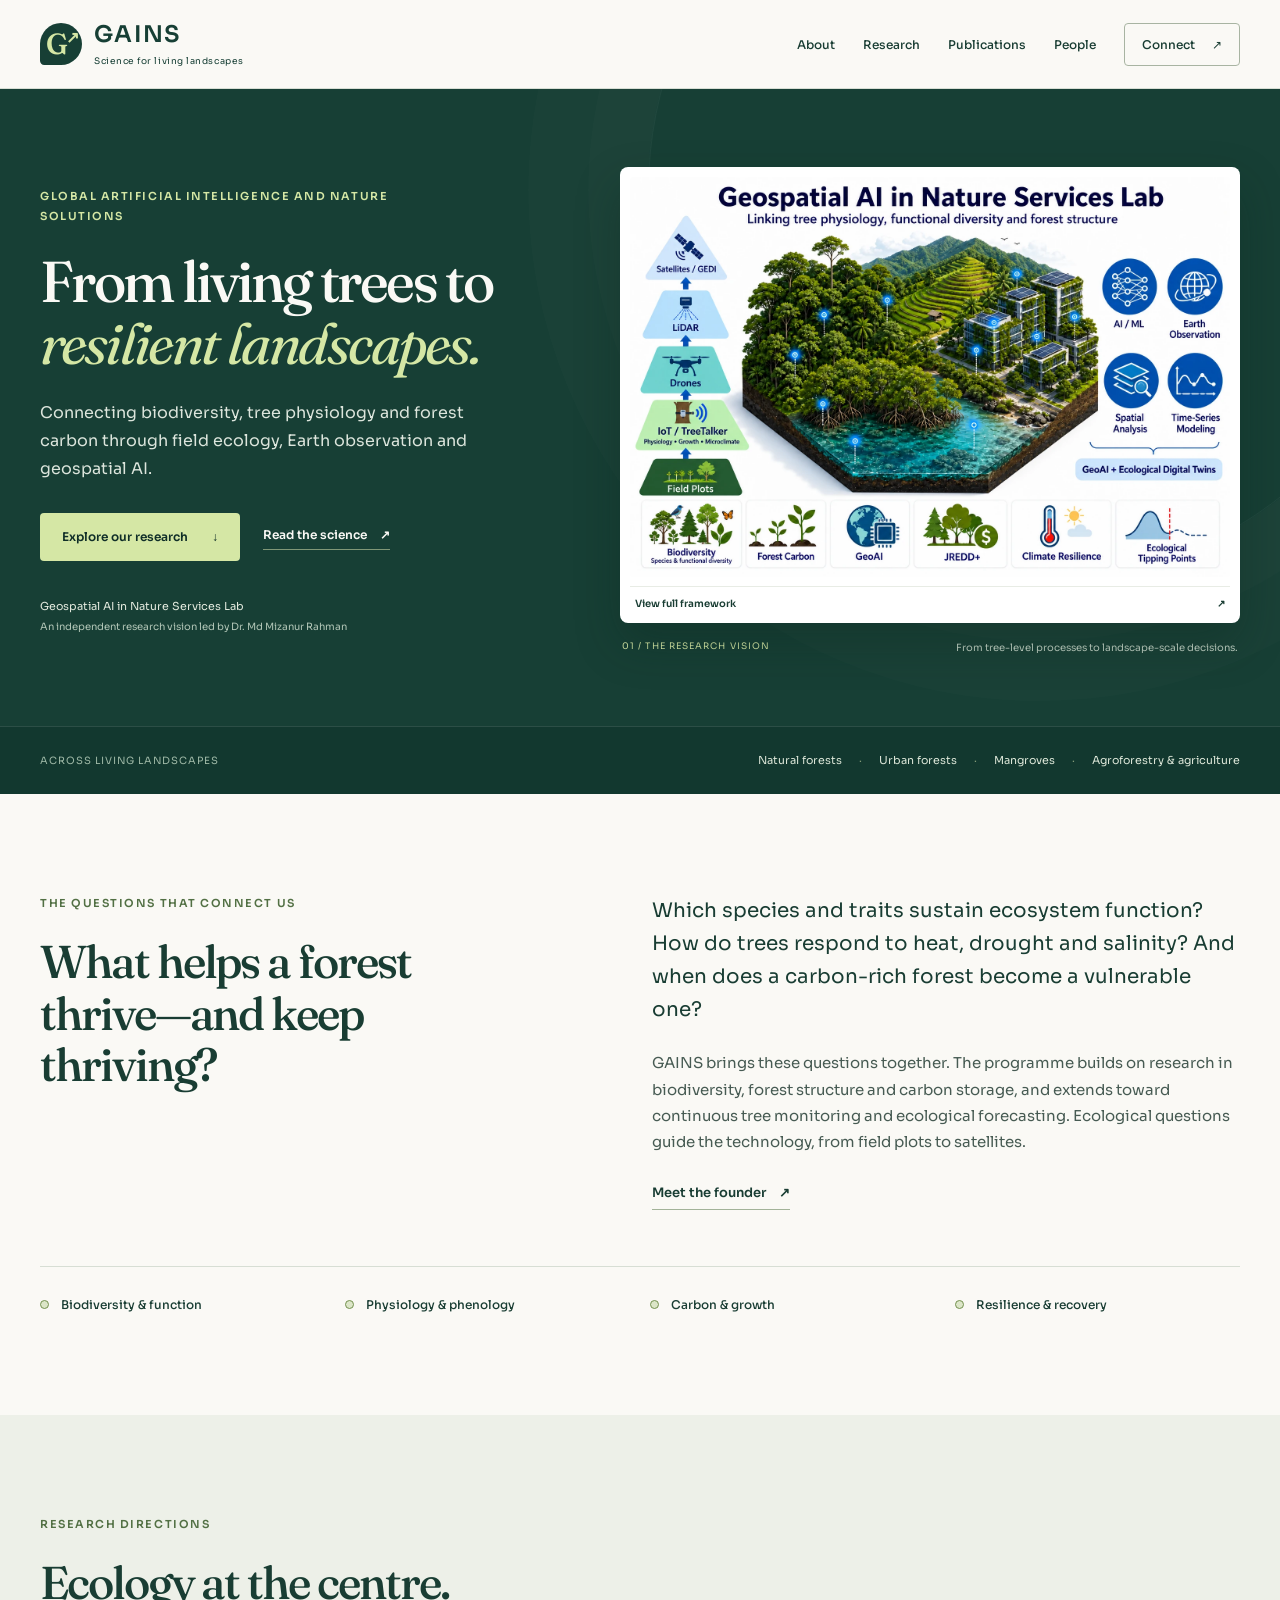
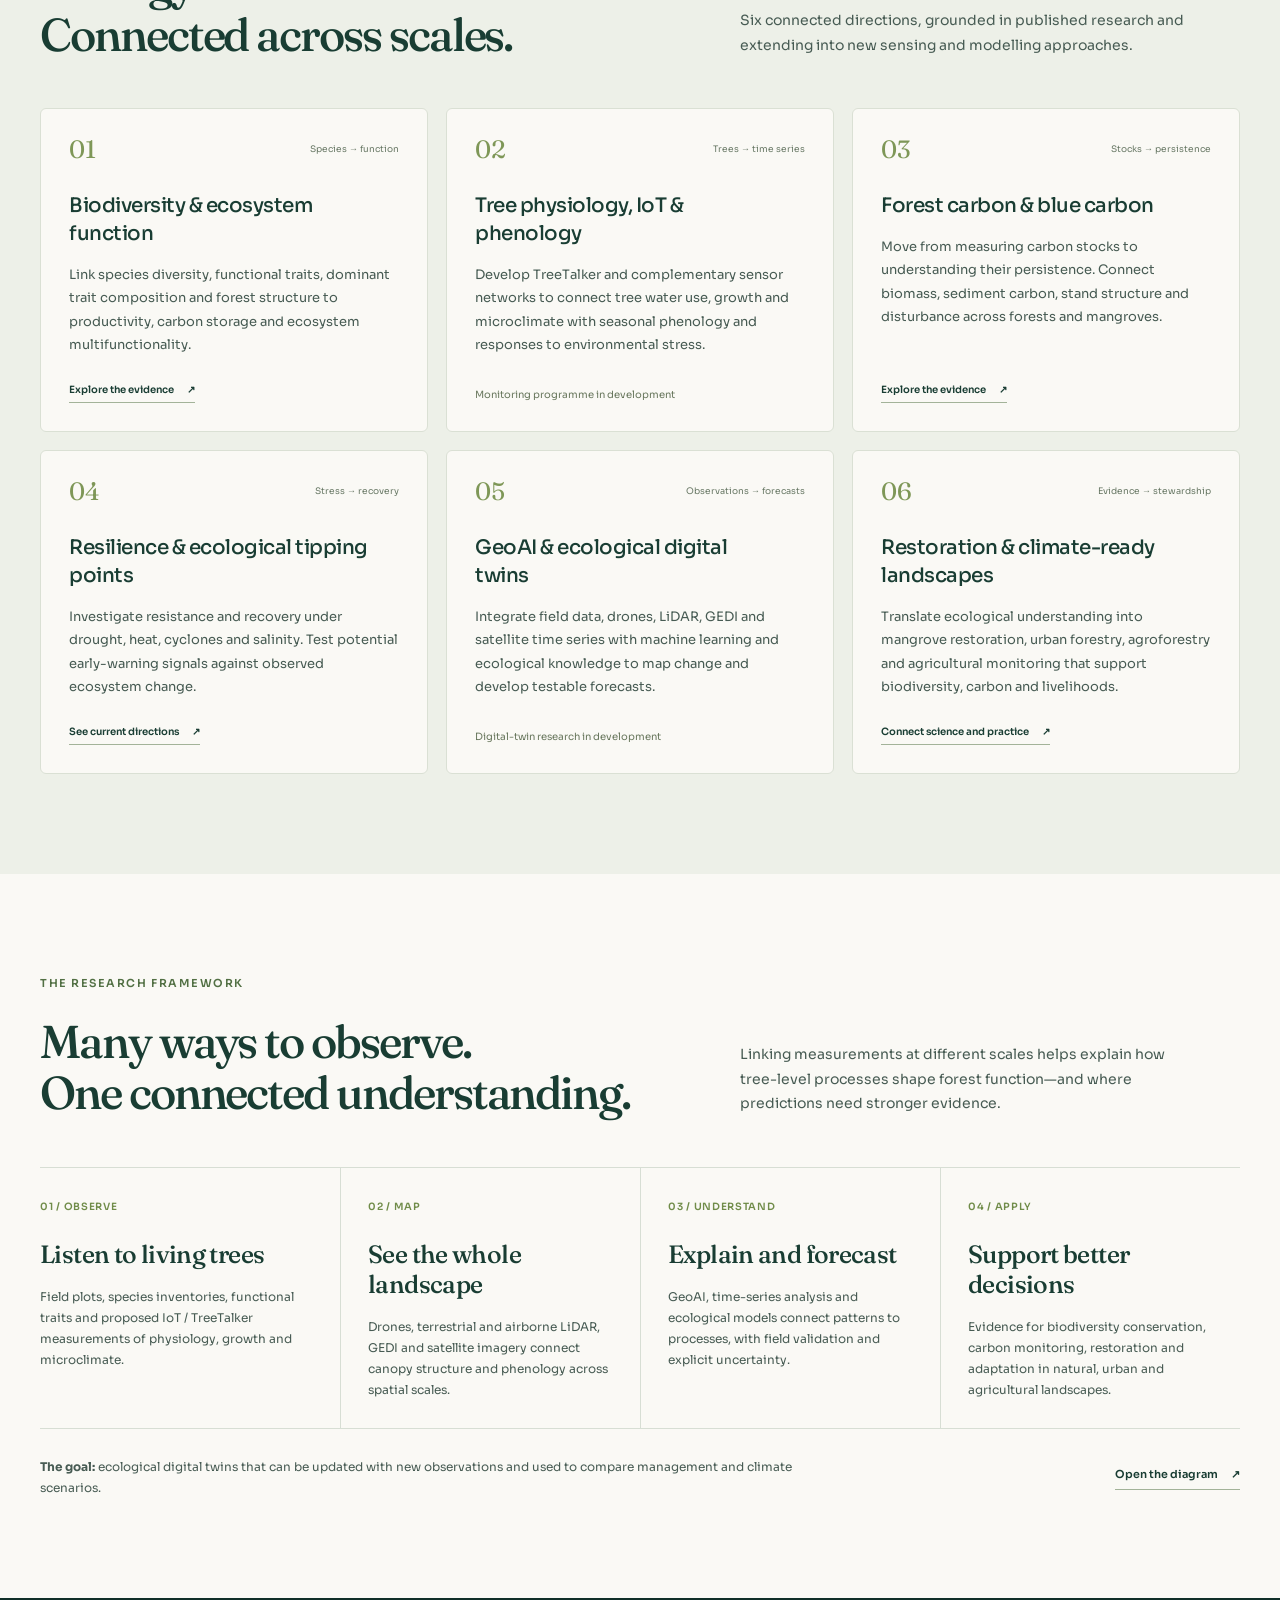
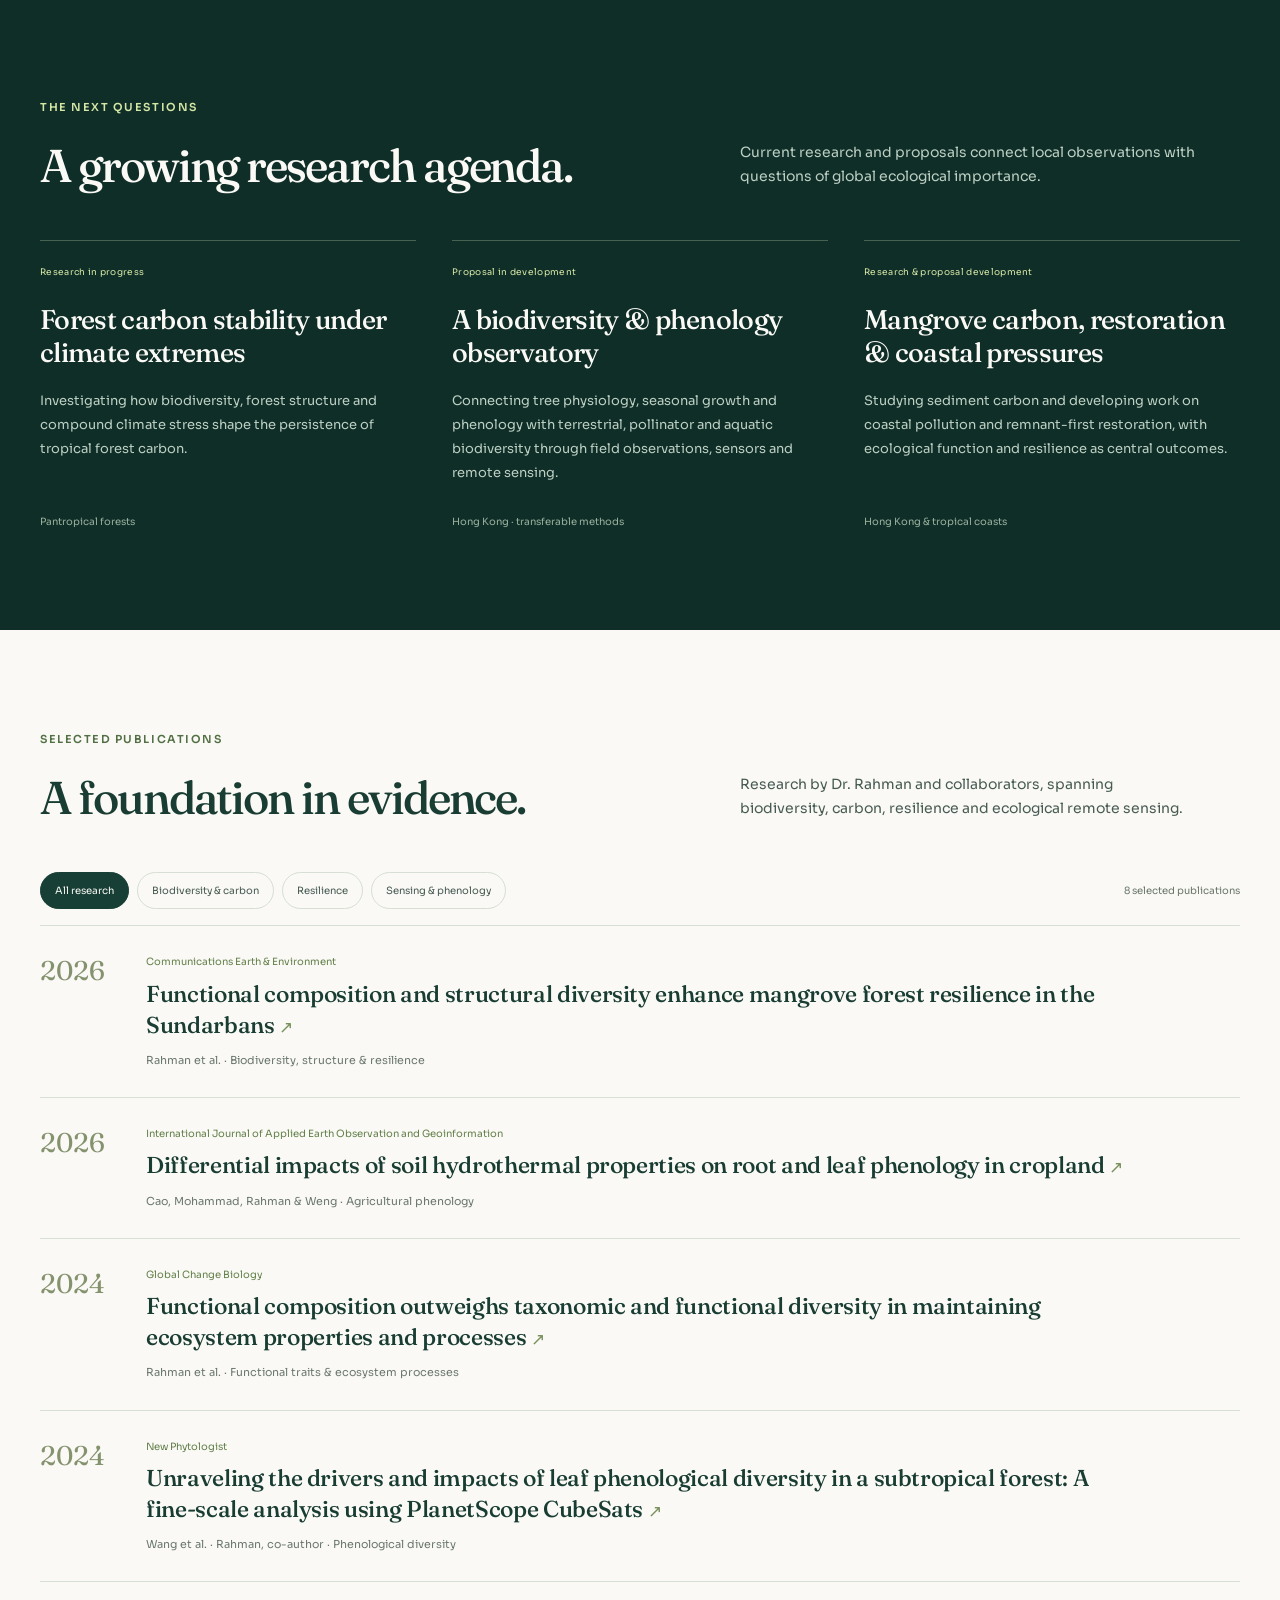
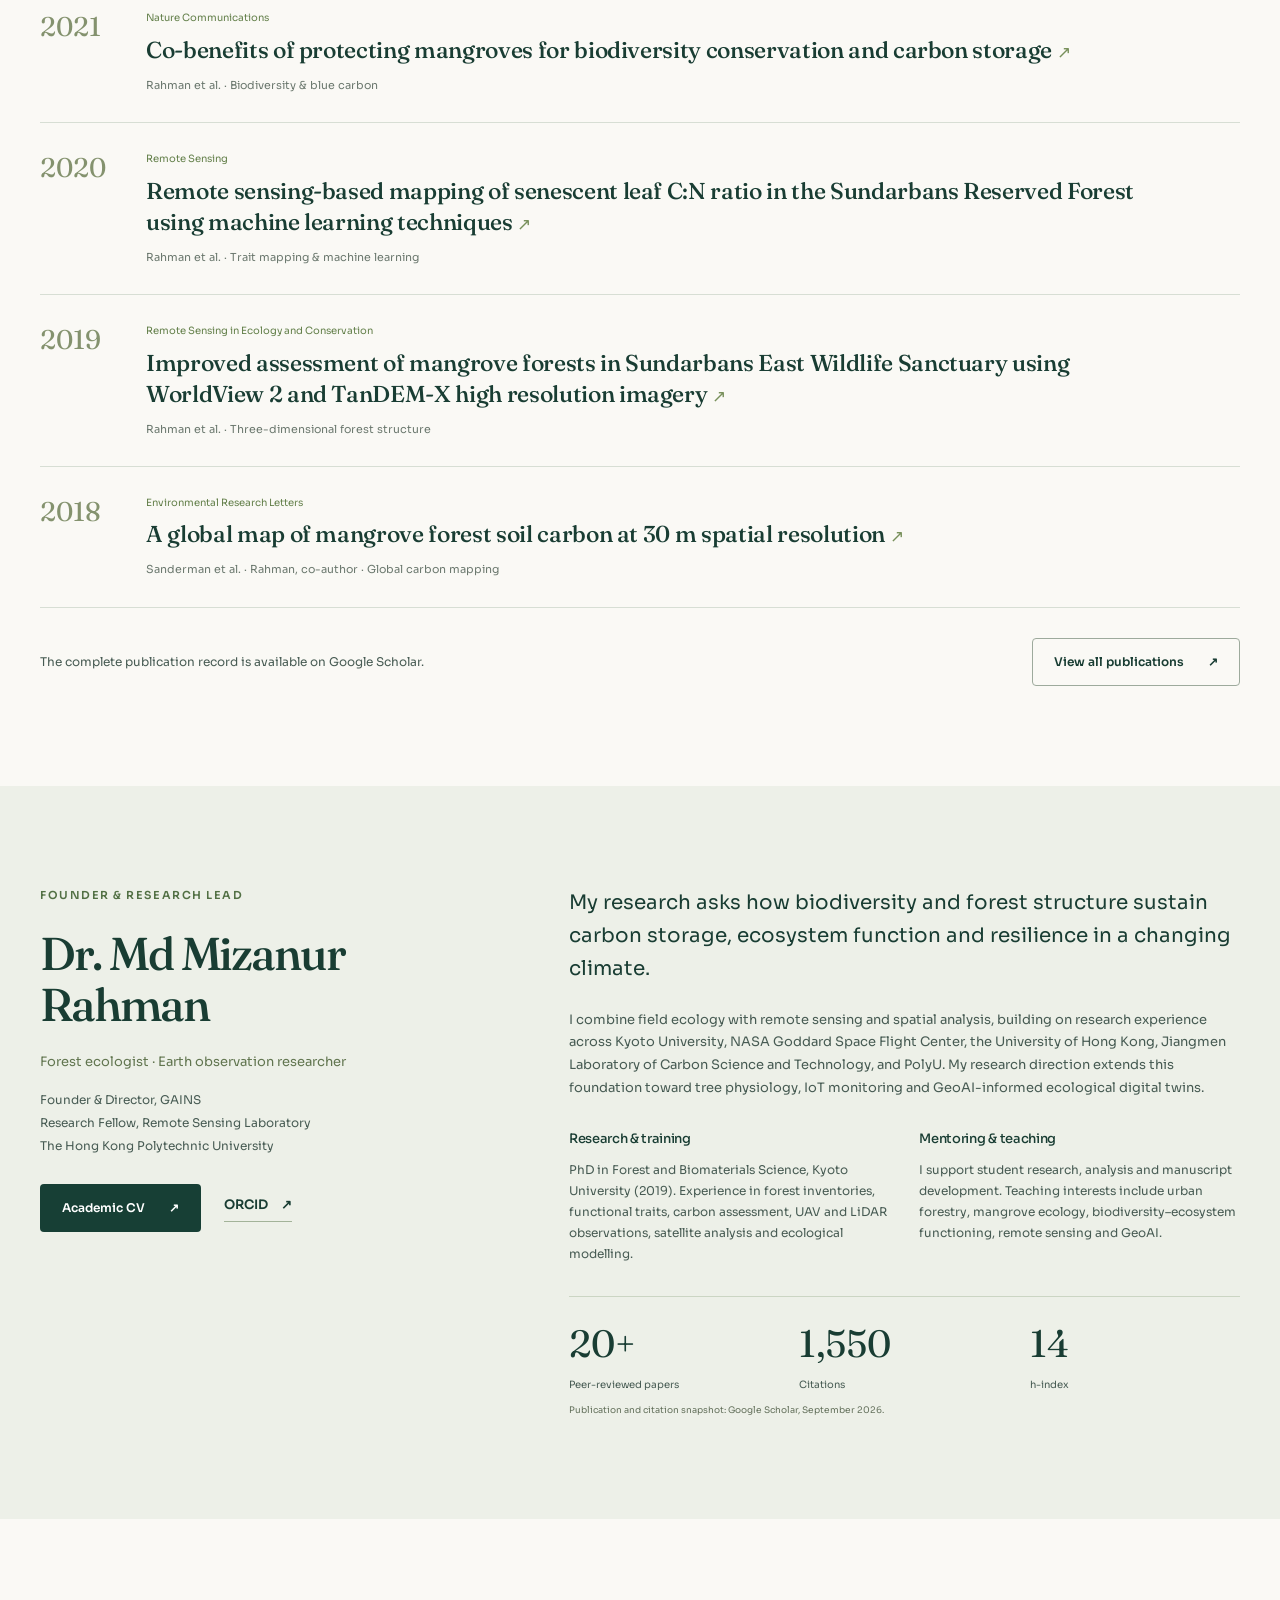
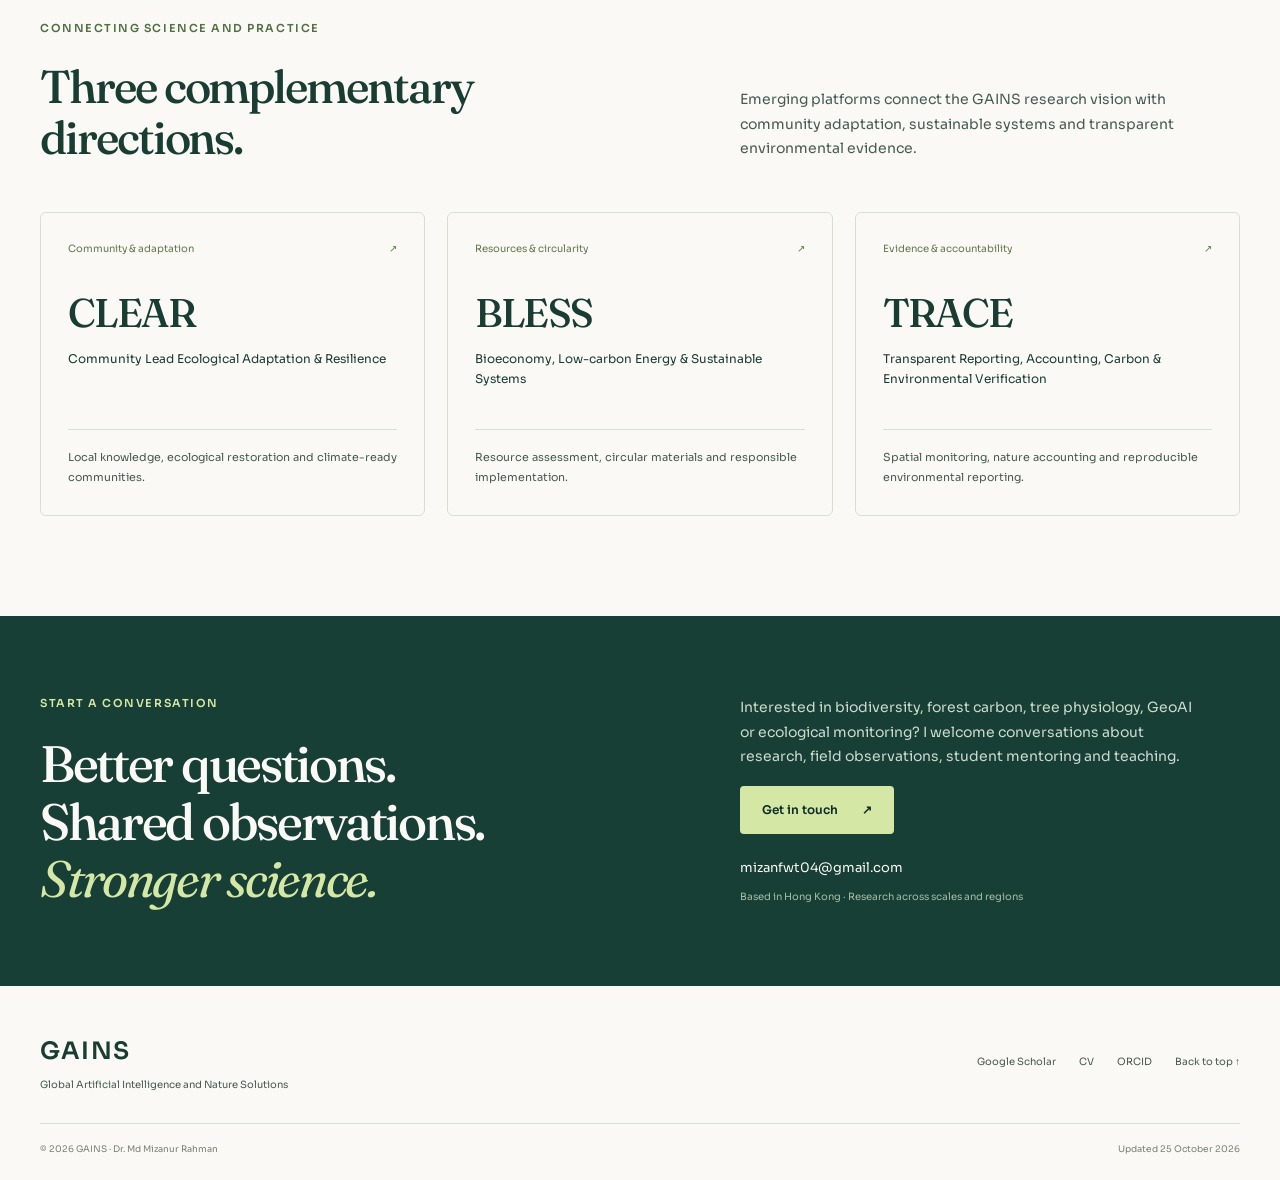
==== commit 1c63ae20: "Publish redesigned GAINS website and biodiversity–IoT research framework" ====
--- a/index.html
+++ b/index.html
@@ -1,600 +1,290 @@
-<!DOCTYPE html>
+<!doctype html>
 <html lang="en">
-  <head>
-    <meta charset="UTF-8" />
-    <meta name="viewport" content="width=device-width, initial-scale=1" />
-    <title>GAINS — Global Artificial Intelligence and Nature Solutions</title>
-    <meta
-      name="description"
-      content="GAINS advances AI-powered nature solutions — forest carbon, climate change, extreme climate, ecosystem resilience, tipping points, biodiversity, GeoAI, and remote sensing for a carbon-neutral future."
-    />
-    <link rel="canonical" href="https://thegains.org/" />
-    <meta property="og:title" content="GAINS — Global Artificial Intelligence and Nature Solutions" />
-    <meta
-      property="og:description"
-      content="AI-powered nature solutions for forest carbon, climate extremes, resilience, tipping points, biodiversity, and Net Zero."
-    />
-    <meta property="og:url" content="https://thegains.org/" />
-    <meta property="og:type" content="website" />
-    <link rel="preconnect" href="https://fonts.googleapis.com" />
-    <link rel="preconnect" href="https://fonts.gstatic.com" crossorigin />
-    <link
-      href="https://fonts.googleapis.com/css2?family=Fraunces:opsz,wght@9..144,500;9..144,700&family=Sora:wght@400;500;600&display=swap"
-      rel="stylesheet"
-    />
-    <link rel="stylesheet" href="./styles.css" />
-  </head>
-  <body>
-    <div class="atmosphere" aria-hidden="true">
-      <div class="atmosphere__glow"></div>
-      <div class="atmosphere__grid"></div>
-      <svg class="atmosphere__coast" viewBox="0 0 1440 900" preserveAspectRatio="xMidYMid slice">
-        <defs>
-          <linearGradient id="coastFill" x1="0" y1="0" x2="1" y2="1">
-            <stop offset="0%" stop-color="#0b3d3a" stop-opacity="0.55" />
-            <stop offset="55%" stop-color="#145c52" stop-opacity="0.35" />
-            <stop offset="100%" stop-color="#1f7a68" stop-opacity="0.15" />
-          </linearGradient>
-        </defs>
-        <path
-          class="coast-path"
-          d="M0,540 C180,480 260,620 420,560 C580,500 640,380 820,420 C1000,460 1120,560 1440,480 L1440,900 L0,900 Z"
-          fill="url(#coastFill)"
-        />
-        <path
-          class="coast-line"
-          d="M0,540 C180,480 260,620 420,560 C580,500 640,380 820,420 C1000,460 1120,560 1440,480"
-          fill="none"
-          stroke="#9fd6c4"
-          stroke-opacity="0.45"
-          stroke-width="1.5"
-        />
-      </svg>
-    </div>
-
-    <header class="site-header">
-      <a class="brand-mark" href="#top" aria-label="GAINS home">GAINS</a>
-      <nav class="site-nav" aria-label="Primary">
-        <a href="#about">About</a>
-        <a href="#research">Research</a>
-        <a href="#publications">Publications</a>
-        <a href="#director">Director</a>
-        <a href="./clear/">CLEAR</a>
-        <a href="./bless/">BLESS</a>
-        <a href="./trace/">TRACE</a>
-        <a href="#collaborate" class="nav-cta">Collaborate</a>
-      </nav>
-    </header>
-
-    <main id="top">
-      <section class="hero">
-        <p class="brand-hero">GAINS</p>
-        <h1>Global Artificial Intelligence and Nature Solutions</h1>
-        <p class="lede">
-          Advancing AI-powered nature solutions for a carbon-neutral future —
-          forest carbon, climate change, extreme climate events, ecosystem
-          resilience, tipping points, biodiversity, and GeoAI at landscape to
-          jurisdictional scales.
-        </p>
-        <div class="cta-row">
-          <a class="btn btn-primary" href="#research">Research</a>
-          <a class="btn btn-ghost" href="#publications">Publications</a>
-          <a class="btn btn-ghost" href="#collaborate">Collaborate</a>
-        </div>
-      </section>
-
-      <section class="section about" id="about">
-        <p class="section-kicker">About GAINS</p>
-        <h2>An institute for AI-driven Earth system science</h2>
-        <p class="section-copy">
-          GAINS — Global Artificial Intelligence and Nature Solutions — builds
-          scientific tools and decision support for governments, universities,
-          NGOs, and industry. We treat AI and Earth observation as instruments to
-          test and scale ecological theory, not as a substitute for mechanism.
-        </p>
-        <div class="about-grid">
-          <article>
-            <h3>Mission</h3>
-            <p>
-              Scale ecological theory with GeoAI and structural equation modeling
-              to sustain forest carbon and biodiversity under climate change —
-              including resilience to extremes, early warning of tipping points,
-              JREDD+, Net Zero, and nature-based solutions.
-            </p>
-          </article>
-          <article>
-            <h3>Vision</h3>
-            <p>
-              An international research institute bridging field ecology,
-              multi-sensor remote sensing, and AI for transparent carbon MRV,
-              climate-risk assessment, restoration design, and early warning of
-              ecosystem tipping points.
-            </p>
-          </article>
-          <article>
-            <h3>Core values</h3>
-            <p>
-              Theory first. Evidence over black boxes. Open methods where possible.
-              Partnerships that serve climate adaptation, resilience, and
-              biodiversity priorities.
-            </p>
-          </article>
-          <article>
-            <h3>Scope</h3>
-            <p>
-              Tropical forests, mangroves, urban greenspace, agroforestry,
-              agricultural production, and coastal systems under intensifying
-              climate extremes — with methods that transfer across tropical and
-              subtropical landscapes.
-            </p>
-          </article>
-        </div>
-
-        <div class="policy-align" id="policy">
-          <h3>Policy alignment</h3>
-          <p>
-            GAINS research is aligned with — not a substitute for — major
-            international agendas for climate and biodiversity action.
-          </p>
-          <ul class="policy-list">
-            <li>
-              <strong>SDG 13</strong> — Climate Action
-              <span>Extremes, resilience, tipping points, Net Zero, nature-based solutions</span>
-            </li>
-            <li>
-              <strong>SDG 14</strong> — Life Below Water
-              <span>Mangroves, blue carbon, and coastal systems</span>
-            </li>
-            <li>
-              <strong>SDG 15</strong> — Life on Land
-              <span>Tropical forests, biodiversity–ecosystem functioning, restoration</span>
-            </li>
-            <li>
-              <strong>GBF Target 2</strong>
-              <span>Ecosystem restoration and trait-based recovery design</span>
-            </li>
-            <li>
-              <strong>GBF Target 3</strong>
-              <span>Conservation co-benefits for biodiversity and carbon</span>
-            </li>
-            <li>
-              <strong>GBF Target 8</strong>
-              <span>Minimize climate impacts on biodiversity; early warning of tipping risk</span>
-            </li>
-            <li>
-              <strong>GBF Target 11</strong>
-              <span>Nature’s contributions to people — multifunctionality and carbon services</span>
-            </li>
-            <li>
-              <strong>GBF Target 21</strong>
-              <span>Science, data, and GeoAI for decision-ready biodiversity and carbon knowledge</span>
-            </li>
-          </ul>
-        </div>
-      </section>
-
-      <section class="section research" id="research">
-        <p class="section-kicker">Research programs</p>
-        <h2>Seven themes that define GAINS</h2>
-        <p class="section-copy">
-          Organized research programs spanning forest carbon, climate extremes and
-          tipping points, biodiversity, AI for Earth, remote sensing, digital
-          twin forests, and climate-smart agriculture.
-        </p>
-        <ol class="program-list">
-          <li>
-            <span class="program-index">01</span>
-            <div>
-              <h3>Forest Carbon &amp; Climate Change</h3>
-              <p>
-                Carbon accounting, sequestration, carbon stability under a changing
-                climate, MRV, JREDD+, and Net Zero pathways for forests and blue
-                carbon — including contributions to global mangrove soil-carbon
-                mapping collaborations.
-              </p>
-            </div>
-          </li>
-          <li>
-            <span class="program-index">02</span>
-            <div>
-              <h3>Climate Extremes, Resilience &amp; Tipping Points</h3>
-              <p>
-                Cyclones, heat, drought, salinity, and compound extremes; recovery
-                trajectories; critical slowing down (CSD); long-term vegetation
-                signals (e.g. kNDVI); and early warning of ecological tipping points.
-              </p>
-            </div>
-          </li>
-          <li>
-            <span class="program-index">03</span>
-            <div>
-              <h3>Biodiversity &amp; Ecosystem Functioning</h3>
-              <p>
-                Functional composition, multifunctionality, structural diversity,
-                and ecological modeling with SEM — how biodiversity sustains
-                function under climate stress.
-              </p>
-            </div>
-          </li>
-          <li>
-            <span class="program-index">04</span>
-            <div>
-              <h3>AI for Earth</h3>
-              <p>
-                Machine learning, deep learning, GeoAI, foundation models, and
-                explainable AI for monitoring, resilience forecasting, and decision
-                support.
-              </p>
-            </div>
-          </li>
-          <li>
-            <span class="program-index">05</span>
-            <div>
-              <h3>Remote Sensing</h3>
-              <p>
-                Satellite, drone, TLS/LiDAR, hyperspectral, radar, GEDI, Planet,
-                and MODIS — fused for multi-scale observation of change, extremes,
-                and recovery.
-              </p>
-            </div>
-          </li>
-          <li>
-            <span class="program-index">06</span>
-            <div>
-              <h3>Digital Twin Forests</h3>
-              <p>
-                Living digital representations of stand structure, carbon,
-                resilience, and tipping risk — linking plots, UAV/LiDAR, and
-                satellite time series.
-              </p>
-            </div>
-          </li>
-          <li>
-            <span class="program-index">07</span>
-            <div>
-              <h3>Climate-Smart Agriculture &amp; Precision Production</h3>
-              <p>
-                Climate-risk assessment and crop-yield forecasting using Earth
-                observation, field data, and GeoAI; precision irrigation,
-                nutrient, and crop-stress management for resilient, resource-
-                efficient, and sustainable agricultural production.
-              </p>
-            </div>
-          </li>
-        </ol>
-      </section>
-
-      <section class="section profile-visual" id="profile">
-        <p class="section-kicker">Institute profile</p>
-        <h2>How we monitor, analyze, and act</h2>
-        <p class="section-copy">
-          Multi-scale monitoring, GeoAI analysis, and application pillars —
-          including forest carbon, climate resilience, ecological tipping points,
-          and precision agriculture across urban, tropical, coastal,
-          agroforestry, and agricultural landscapes.
-        </p>
-        <figure class="lab-figure">
-          <img
-            src="./assets/gains_lab_profile.png"
-            alt="GAINS institute profile — multi-scale monitoring pyramid, ecosystem landscape, GeoAI toolkit, and research pillars"
-            width="1536"
-            height="1024"
-            loading="lazy"
-          />
-        </figure>
-      </section>
-
-      <section class="section publications" id="publications">
-        <p class="section-kicker">Publications</p>
-        <h2>Evidence in leading venues</h2>
-        <p class="section-copy">
-          Selected papers by venue. Full list on Google Scholar (1,550 citations;
-          h-index 14; i10-index 19 — as of September 2026).
-        </p>
-
-        <div class="pub-groups">
-          <div class="pub-group">
-            <h3>Nature Portfolio</h3>
-            <ul class="resource-list">
-              <li>
-                <a href="https://doi.org/10.1038/s41467-021-24207-4">
-                  Rahman et al. (2021) — Co-benefits of protecting mangroves for
-                  biodiversity conservation and carbon storage
-                  <span>Nature Communications</span>
-                </a>
-              </li>
-              <li>
-                <a href="./assets/Rahman_et_al_Forest_carbon_biodiversity_resilience_GEOAI.pdf">
-                  Rahman et al. (2026) — Functional composition and structural
-                  diversity enhance mangrove forest resilience in the Sundarbans
-                  <span>Communications Earth &amp; Environment · PDF</span>
-                </a>
-              </li>
-            </ul>
-          </div>
-
-          <div class="pub-group">
-            <h3>Global Change Biology</h3>
-            <ul class="resource-list">
-              <li>
-                <a href="https://doi.org/10.1111/gcb.17152">
-                  Rahman et al. (2024) — Functional composition outweighs taxonomic
-                  and functional diversity in maintaining ecosystem properties and
-                  processes
-                  <span>Global Change Biology</span>
-                </a>
-              </li>
-            </ul>
-          </div>
-
-          <div class="pub-group">
-            <h3>Environmental Research Letters · Global mangrove carbon</h3>
-            <ul class="resource-list">
-              <li>
-                <a href="https://doi.org/10.1088/1748-9326/aabe1c">
-                  Sanderman et al. (2018) — A global map of mangrove forest soil
-                  carbon at 30 m spatial resolution
-                  <span>
-                    Environmental Research Letters · International collaborative
-                    synthesis (co-author)
-                  </span>
-                </a>
-              </li>
-            </ul>
-          </div>
-
-          <div class="pub-group">
-            <h3>Remote Sensing &amp; Earth Observation</h3>
-            <ul class="resource-list">
-              <li>
-                <a href="https://doi.org/10.3390/rs12091375">
-                  Rahman et al. (2020) — Remote sensing-based mapping of senescent
-                  leaf C:N ratio using machine learning
-                  <span>Remote Sensing</span>
-                </a>
-              </li>
-              <li>
-                <a href="https://doi.org/10.1002/rse2.105">
-                  Rahman et al. (2019) — WorldView-2 and TanDEM-X mangrove
-                  assessment
-                  <span>Remote Sensing in Ecology and Conservation</span>
-                </a>
-              </li>
-              <li>
-                <a href="https://doi.org/10.1016/j.jag.2026.105282">
-                  Cao, Mohammad, Rahman &amp; Weng (2026) — Soil hydrothermal
-                  properties and phenology in cropland
-                  <span>Int. J. Applied Earth Observation and Geoinformation</span>
-                </a>
-              </li>
-            </ul>
-          </div>
-
-          <div class="pub-group">
-            <h3>In preparation</h3>
-            <ul class="resource-list plain-list">
-              <li>
-                Tropical forest carbon stability under compound climate extremes
-                <span>In preparation</span>
-              </li>
-              <li>
-                Aquasilviculture must restore structural and ecological attributes
-                of mangroves
-                <span>Letter · in preparation</span>
-              </li>
-              <li>
-                Agroforestry as a nature-based climate solution in the Indo-Gangetic Plain
-                <span>In preparation</span>
-              </li>
-            </ul>
-          </div>
-        </div>
-
-        <p class="section-note">
-          <a href="https://scholar.google.com/citations?user=0Ux4Z3YAAAAJ&amp;hl=en">Google Scholar</a>
-          ·
-          <a href="./assets/CV_Rahman.pdf">Full CV (PDF)</a>
-        </p>
-      </section>
-
-      <section class="section director" id="director">
-        <p class="section-kicker">Founder &amp; Director</p>
-        <h2>Dr. Md Mizanur Rahman</h2>
-        <p class="section-copy lead-role">
-          Founder &amp; Director, GAINS · Research Fellow, Remote Sensing Laboratory,
-          The Hong Kong Polytechnic University
-        </p>
-        <p class="section-copy">
-          Forest ecologist with a decade of experience across Kyoto University,
-          NASA Goddard Space Flight Center, The University of Hong Kong, Jiangmen
-          Laboratory of Carbon Science and Technology (HKUST Guangzhou), and The
-          Hong Kong Polytechnic University. His work integrates field ecology,
-          UAV/LiDAR, satellite remote sensing, GeoAI, machine learning, and
-          structural equation modeling to understand forest carbon, climate
-          extremes, ecosystem resilience, and tipping points — with 20+
-          peer-reviewed articles (1,550 citations; h-index 14; i10-index 19,
-          Google Scholar, September 2026) in Nature
-          Communications, Global Change Biology, and Communications Earth &amp;
-          Environment.
-        </p>
-
-        <div class="lead-profile">
-          <div class="lead-profile__intro">
-            <h3>Research interests</h3>
-            <ul class="lead-profile__tags" aria-label="Research interests">
-              <li>Climate change &amp; extreme climate</li>
-              <li>Ecosystem resilience</li>
-              <li>Ecological tipping points &amp; CSD</li>
-              <li>Forest carbon &amp; blue carbon</li>
-              <li>Biodiversity–ecosystem functioning</li>
-              <li>Structural equation modeling</li>
-              <li>GeoAI &amp; Earth observation</li>
-              <li>JREDD+ &amp; carbon MRV</li>
-              <li>Nature-based solutions</li>
-              <li>Digital twin forests</li>
-            </ul>
-
-            <h3>Selected experience</h3>
-            <ul class="timeline">
-              <li>
-                <strong>Research Fellow</strong> — PolyU Remote Sensing Laboratory
-                <span>2026–present · Blue carbon, Net Zero trees, campus carbon offsetting</span>
-              </li>
-              <li>
-                <strong>Research Fellow</strong> — JC STEM Lab of Earth Observations &amp; RCAIG, PolyU
-                <span>2024–2026 · RTH ITF Fellow · Mangrove resilience, climate extremes, UAV/TLS, GeoAI</span>
-              </li>
-              <li>
-                <strong>Assistant Researcher</strong> — Jiangmen Lab / HKUST Guangzhou
-                <span>2023–2024 · Carbon accounting &amp; nature-based offsets</span>
-              </li>
-              <li>
-                <strong>RGC Postdoctoral Fellow</strong> — The University of Hong Kong
-                <span>2022–2023 · Sentinel–GEDI–TanDEM-X fusion</span>
-              </li>
-              <li>
-                <strong>NASA Visiting Fellow</strong> — Goddard Space Flight Center
-                <span>2016 · Canopy height &amp; 3-D vegetation mapping</span>
-              </li>
-              <li>
-                <strong>Ph.D.</strong> — Kyoto University
-                <span>2019 · Forest and Biomaterials Science</span>
-              </li>
-            </ul>
-
-            <div class="lead-profile__actions">
-              <a class="btn btn-primary" href="./assets/CV_Rahman.pdf">Download CV</a>
-              <a
-                class="btn btn-ghost"
-                href="https://scholar.google.com/citations?user=0Ux4Z3YAAAAJ&amp;hl=en"
-              >
-                Google Scholar
-              </a>
-              <a class="btn btn-ghost" href="mailto:mizanfwt04@gmail.com">Email</a>
-            </div>
-          </div>
-
-          <aside class="lead-profile__aside" aria-label="Director metrics">
-            <dl class="lead-stats">
-              <div>
-                <dt>Citations</dt>
-                <dd>1,550</dd>
-              </div>
-              <div>
-                <dt>h-index</dt>
-                <dd>14</dd>
-              </div>
-              <div>
-                <dt>i10-index</dt>
-                <dd>19</dd>
-              </div>
-              <div>
-                <dt>Papers</dt>
-                <dd>20+</dd>
-              </div>
-            </dl>
-            <p class="metrics-note">Google Scholar · September 2026</p>
-            <ul class="lead-highlights">
-              <li>
-                <strong>Global collaboration</strong>
-                Co-author, Environmental Research Letters global mangrove soil
-                carbon mapping (Sanderman et al., 2018)
-              </li>
-              <li>
-                <strong>Training</strong>
-                Workshops for forest departments, SAARC carbon stocks training,
-                GEE, LiDAR, and UAV flight certification
-              </li>
-              <li>
-                <strong>Mentorship</strong>
-                13+ students assisted; supporting postdocs and PhD researchers at PolyU
-              </li>
-              <li>
-                <strong>Contact</strong>
-                Hong Kong SAR · mizanfwt04@gmail.com · +852 5680 0035
-              </li>
-            </ul>
-          </aside>
-        </div>
-      </section>
-
-      <section class="section services" id="services">
-        <p class="section-kicker">Capabilities</p>
-        <h2>Where we can contribute</h2>
-        <p class="section-copy">
-          Areas of scientific expertise for future partnerships — not a
-          commercial service catalog. Engagement depends on collaboration,
-          institutional approval, and funding.
-        </p>
-        <ul class="service-list">
-          <li>Carbon accounting and MRV</li>
-          <li>Climate-risk, extremes &amp; resilience assessment</li>
-          <li>Tipping-point &amp; early-warning analysis</li>
-          <li>Forest inventory &amp; biodiversity assessment</li>
-          <li>UAV and LiDAR surveys</li>
-          <li>Satellite mapping &amp; Google Earth Engine</li>
-          <li>AI / GeoAI modeling</li>
-          <li>Restoration planning under climate change</li>
-          <li>Carbon credit project science support</li>
-          <li>Training and capacity building</li>
-        </ul>
-      </section>
-
-      <section class="section pathways" id="collaborate">
-        <p class="section-kicker">Engage</p>
-        <h2>Collaborate with GAINS</h2>
-        <p class="section-copy">
-          Pathways we aim to open as the institute grows — enquire by email;
-          nothing below is an open call or guaranteed program yet.
-        </p>
-        <div class="pathway-grid">
-          <article>
-            <h3>Partners</h3>
-            <p>
-              Seeking collaborations with universities, agencies, NGOs, industry,
-              and international organizations.
-            </p>
-          </article>
-          <article>
-            <h3>Training</h3>
-            <p>Coming soon.</p>
-          </article>
-          <article>
-            <h3>Careers</h3>
-            <p>Coming soon.</p>
-          </article>
-          <article>
-            <h3>Coming next</h3>
-            <p>
-              Data portal, open GEE/Python tools, and interactive carbon &amp;
-              resilience calculators — roadmap only.
-            </p>
-          </article>
-        </div>
-      </section>
-
-      <section class="section contact" id="contact">
-        <p class="section-kicker">Contact</p>
-        <h2>Start a collaboration</h2>
-        <p class="section-copy">
-          Research partnerships on climate extremes, resilience, tipping points,
-          forest carbon, GeoAI, MRV, training, and institute development — get in
-          touch.
-        </p>
-        <a class="btn btn-primary" href="mailto:mizanfwt04@gmail.com">Email GAINS</a>
-      </section>
-    </main>
-
-    <footer class="site-footer">
-      <p><strong>GAINS</strong> · Global Artificial Intelligence and Nature Solutions</p>
-      <p class="footer-meta">
-        <a href="./clear/">CLEAR</a>
-        · <a href="./bless/">BLESS</a>
-        · <a href="./trace/">TRACE</a>
-        · thegains.org · Theory · SEM · GeoAI · Nature Solutions
-      </p>
-    </footer>
-
-    <script src="./main.js"></script>
-  </body>
+<head>
+<meta charset="utf-8">
+<meta name="viewport" content="width=device-width, initial-scale=1">
+<title>GAINS | Geospatial AI, Biodiversity &amp; Forest Resilience</title>
+<meta name="description" content="GAINS connects forest ecology, biodiversity, tree physiology and geospatial AI to understand carbon, phenology and resilience from individual trees to global landscapes.">
+<meta name="theme-color" content="#173f35">
+<link rel="canonical" href="https://thegains.org/">
+<meta property="og:type" content="website">
+<meta property="og:title" content="GAINS | Geospatial AI, Biodiversity &amp; Forest Resilience">
+<meta property="og:description" content="GAINS connects forest ecology, biodiversity, tree physiology and geospatial AI to understand carbon, phenology and resilience from individual trees to global landscapes.">
+<meta property="og:url" content="https://thegains.org/">
+<meta property="og:image" content="https://thegains.org/assets/gains-research-framework.webp">
+<meta property="og:image:alt" content="GAINS framework connecting biodiversity, tree physiology, forest carbon, IoT and geospatial AI.">
+<meta name="twitter:card" content="summary_large_image">
+<link rel="icon" href="./assets/favicon.svg" type="image/svg+xml">
+<link rel="preconnect" href="https://fonts.googleapis.com">
+<link rel="preconnect" href="https://fonts.gstatic.com" crossorigin>
+<link href="https://fonts.googleapis.com/css2?family=Fraunces:wght@400;500;600&amp;family=Sora:wght@400;500;600;700&amp;display=swap" rel="stylesheet">
+<link rel="stylesheet" href="./styles.css">
+<script src="./main.js" defer></script>
+</head>
+<body>
+<a class="skip-link" href="#main">Skip to content</a><header class="site-header"><div class="header-inner wrap">
+<a class="brand" href="./" aria-label="GAINS home"><span class="brand-mark" aria-hidden="true">G<span>↗</span></span><span>GAINS<small>Science for living landscapes</small></span></a><button class="menu-toggle" type="button" aria-expanded="false" aria-controls="site-nav" hidden>Menu <span aria-hidden="true">☰</span></button><nav id="site-nav" class="site-nav" aria-label="Main navigation"><a href="#about">About</a><a href="#research">Research</a><a href="#publications">Publications</a><a href="#director">People</a><a class="nav-contact" href="#collaborate">Connect <span aria-hidden="true">↗</span></a></nav>
+</div></header>
+<main id="main">
+<section class="hero"><div class="hero-grid wrap">
+<div class="hero-copy">
+<p class="eyebrow light">Global Artificial Intelligence and Nature Solutions</p>
+<h1>From living trees to <em>resilient landscapes.</em>
+</h1>
+<p class="hero-description">Connecting biodiversity, tree physiology and forest carbon through field ecology, Earth observation and geospatial AI.</p>
+<div class="hero-actions">
+<a class="button button-light" href="#research">Explore our research <span aria-hidden="true">↓</span></a><a class="text-link light-link" href="#publications">Read the science <span aria-hidden="true">↗</span></a>
+</div>
+<p class="hero-signature">Geospatial AI in Nature Services Lab<br><span>An independent research vision led by Dr. Md Mizanur Rahman</span></p>
+</div>
+<figure class="hero-figure"><a class="framework-link" href="./assets/gains-research-framework.webp" data-framework-open aria-label="Open the full research framework diagram"><img src="./assets/gains-research-framework.webp" width="1536" height="1024" fetchpriority="high" alt="Research framework: field plots, IoT and TreeTalker, drones, LiDAR, and satellites including GEDI connect tree physiology, functional diversity and forest structure to GeoAI and ecological digital twins. Applications include biodiversity, forest carbon, JREDD+, climate resilience and ecological tipping points."><span class="expand-label">View full framework <span aria-hidden="true">↗</span></span></a><figcaption><span class="figure-index">01 / THE RESEARCH VISION</span><span>From tree-level processes to landscape-scale decisions.</span></figcaption></figure>
+</div>
+<div class="landscape-strip"><div class="wrap">
+<span>Across living landscapes</span><p>Natural forests <i>·</i> Urban forests <i>·</i> Mangroves <i>·</i> Agroforestry &amp; agriculture</p>
+</div></div></section>
+<section class="section wrap" id="about"><div class="intro-grid">
+<div>
+<p class="eyebrow">The questions that connect us</p>
+<h2>What helps a forest thrive—and keep thriving?</h2>
+</div>
+<div class="intro-copy">
+<p class="large-copy">Which species and traits sustain ecosystem function? How do trees respond to heat, drought and salinity? And when does a carbon-rich forest become a vulnerable one?</p>
+<p>GAINS brings these questions together. The programme builds on research in biodiversity, forest structure and carbon storage, and extends toward continuous tree monitoring and ecological forecasting. Ecological questions guide the technology, from field plots to satellites.</p>
+<a class="text-link" href="#director">Meet the founder <span aria-hidden="true">↗</span></a>
+</div>
+</div>
+<div class="research-lens" aria-label="Connected ecological priorities">
+<span>Biodiversity &amp; function</span><span>Physiology &amp; phenology</span><span>Carbon &amp; growth</span><span>Resilience &amp; recovery</span>
+</div></section>
+<section class="section section-tint" id="research"><div class="wrap">
+<div class="section-heading">
+<div>
+<p class="eyebrow">Research directions</p>
+<h2>Ecology at the centre.<br>Connected across scales.</h2>
+</div>
+<p>Six connected directions, grounded in published research and extending into new sensing and modelling approaches.</p>
+</div>
+<div class="theme-grid">
+<article class="theme-card"><div class="card-top">
+<span class="card-number">01</span><span class="theme-type">Species → function</span>
+</div>
+<h3>Biodiversity &amp; ecosystem function</h3>
+<p>Link species diversity, functional traits, dominant trait composition and forest structure to productivity, carbon storage and ecosystem multifunctionality.</p>
+<a class="text-link" href="#publications">Explore the evidence <span aria-hidden="true">↗</span></a></article>
+<article class="theme-card"><div class="card-top">
+<span class="card-number">02</span><span class="theme-type">Trees → time series</span>
+</div>
+<h3>Tree physiology, IoT &amp; phenology</h3>
+<p>Develop TreeTalker and complementary sensor networks to connect tree water use, growth and microclimate with seasonal phenology and responses to environmental stress.</p>
+<span class="card-note">Monitoring programme in development</span></article>
+<article class="theme-card"><div class="card-top">
+<span class="card-number">03</span><span class="theme-type">Stocks → persistence</span>
+</div>
+<h3>Forest carbon &amp; blue carbon</h3>
+<p>Move from measuring carbon stocks to understanding their persistence. Connect biomass, sediment carbon, stand structure and disturbance across forests and mangroves.</p>
+<a class="text-link" href="#publications">Explore the evidence <span aria-hidden="true">↗</span></a></article>
+<article class="theme-card"><div class="card-top">
+<span class="card-number">04</span><span class="theme-type">Stress → recovery</span>
+</div>
+<h3>Resilience &amp; ecological tipping points</h3>
+<p>Investigate resistance and recovery under drought, heat, cyclones and salinity. Test potential early-warning signals against observed ecosystem change.</p>
+<a class="text-link" href="#current-work">See current directions <span aria-hidden="true">↗</span></a></article>
+<article class="theme-card"><div class="card-top">
+<span class="card-number">05</span><span class="theme-type">Observations → forecasts</span>
+</div>
+<h3>GeoAI &amp; ecological digital twins</h3>
+<p>Integrate field data, drones, LiDAR, GEDI and satellite time series with machine learning and ecological knowledge to map change and develop testable forecasts.</p>
+<span class="card-note">Digital-twin research in development</span></article>
+<article class="theme-card"><div class="card-top">
+<span class="card-number">06</span><span class="theme-type">Evidence → stewardship</span>
+</div>
+<h3>Restoration &amp; climate-ready landscapes</h3>
+<p>Translate ecological understanding into mangrove restoration, urban forestry, agroforestry and agricultural monitoring that support biodiversity, carbon and livelihoods.</p>
+<a class="text-link" href="#platforms">Connect science and practice <span aria-hidden="true">↗</span></a></article>
+</div>
+</div></section>
+<section class="section wrap" id="profile"><div class="section-heading">
+<div>
+<p class="eyebrow">The research framework</p>
+<h2>Many ways to observe.<br>One connected understanding.</h2>
+</div>
+<p>Linking measurements at different scales helps explain how tree-level processes shape forest function—and where predictions need stronger evidence.</p>
+</div>
+<div class="workflow">
+<article><span class="step-number">01 / OBSERVE</span><h3>Listen to living trees</h3>
+<p>Field plots, species inventories, functional traits and proposed IoT / TreeTalker measurements of physiology, growth and microclimate.</p></article>
+<article><span class="step-number">02 / MAP</span><h3>See the whole landscape</h3>
+<p>Drones, terrestrial and airborne LiDAR, GEDI and satellite imagery connect canopy structure and phenology across spatial scales.</p></article>
+<article><span class="step-number">03 / UNDERSTAND</span><h3>Explain and forecast</h3>
+<p>GeoAI, time-series analysis and ecological models connect patterns to processes, with field validation and explicit uncertainty.</p></article>
+<article><span class="step-number">04 / APPLY</span><h3>Support better decisions</h3>
+<p>Evidence for biodiversity conservation, carbon monitoring, restoration and adaptation in natural, urban and agricultural landscapes.</p></article>
+</div>
+<div class="framework-note">
+<p><strong>The goal:</strong> ecological digital twins that can be updated with new observations and used to compare management and climate scenarios.</p>
+<a class="text-link" href="./assets/gains-research-framework.webp" data-framework-open>Open the diagram <span aria-hidden="true">↗</span></a>
+</div></section>
+<section class="section section-dark" id="current-work"><div class="wrap">
+<div class="section-heading">
+<div>
+<p class="eyebrow light">The next questions</p>
+<h2>A growing research agenda.</h2>
+</div>
+<p>Current research and proposals connect local observations with questions of global ecological importance.</p>
+</div>
+<div class="project-grid">
+<article><span class="status">Research in progress</span><h3>Forest carbon stability under climate extremes</h3>
+<p>Investigating how biodiversity, forest structure and compound climate stress shape the persistence of tropical forest carbon.</p>
+<span class="project-place">Pantropical forests</span></article>
+<article><span class="status">Proposal in development</span><h3>A biodiversity &amp; phenology observatory</h3>
+<p>Connecting tree physiology, seasonal growth and phenology with terrestrial, pollinator and aquatic biodiversity through field observations, sensors and remote sensing.</p>
+<span class="project-place">Hong Kong · transferable methods</span></article>
+<article><span class="status">Research &amp; proposal development</span><h3>Mangrove carbon, restoration &amp; coastal pressures</h3>
+<p>Studying sediment carbon and developing work on coastal pollution and remnant-first restoration, with ecological function and resilience as central outcomes.</p>
+<span class="project-place">Hong Kong &amp; tropical coasts</span></article>
+</div>
+</div></section>
+<section class="section wrap" id="publications"><div class="section-heading">
+<div>
+<p class="eyebrow">Selected publications</p>
+<h2>A foundation in evidence.</h2>
+</div>
+<p>Research by Dr. Rahman and collaborators, spanning biodiversity, carbon, resilience and ecological remote sensing.</p>
+</div>
+<div class="publication-controls" hidden>
+<div class="filter-group" role="group" aria-label="Filter publications">
+<button class="filter-button" data-filter="all" aria-pressed="true">All research</button><button class="filter-button" data-filter="biodiversity" aria-pressed="false">Biodiversity &amp; carbon</button><button class="filter-button" data-filter="resilience" aria-pressed="false">Resilience</button><button class="filter-button" data-filter="sensing" aria-pressed="false">Sensing &amp; phenology</button>
+</div>
+<p id="publication-count" class="result-count" aria-live="polite">8 selected publications</p>
+</div>
+<div class="publication-list">
+<article class="publication" data-topics="biodiversity resilience"><span class="pub-year">2026</span><div>
+<p class="pub-journal">Communications Earth &amp; Environment</p>
+<h3><a href="https://doi.org/10.1038/s43247-026-03305-5">Functional composition and structural diversity enhance mangrove forest resilience in the Sundarbans <span aria-hidden="true">↗</span></a></h3>
+<p class="pub-authors">Rahman et al. · Biodiversity, structure &amp; resilience</p>
+</div></article>
+<article class="publication" data-topics="sensing"><span class="pub-year">2026</span><div>
+<p class="pub-journal">International Journal of Applied Earth Observation and Geoinformation</p>
+<h3><a href="https://doi.org/10.1016/j.jag.2026.105282">Differential impacts of soil hydrothermal properties on root and leaf phenology in cropland <span aria-hidden="true">↗</span></a></h3>
+<p class="pub-authors">Cao, Mohammad, Rahman &amp; Weng · Agricultural phenology</p>
+</div></article>
+<article class="publication" data-topics="biodiversity"><span class="pub-year">2024</span><div>
+<p class="pub-journal">Global Change Biology</p>
+<h3><a href="https://doi.org/10.1111/gcb.17152">Functional composition outweighs taxonomic and functional diversity in maintaining ecosystem properties and processes <span aria-hidden="true">↗</span></a></h3>
+<p class="pub-authors">Rahman et al. · Functional traits &amp; ecosystem processes</p>
+</div></article>
+<article class="publication" data-topics="biodiversity sensing"><span class="pub-year">2024</span><div>
+<p class="pub-journal">New Phytologist</p>
+<h3><a href="https://doi.org/10.1111/nph.19850">Unraveling the drivers and impacts of leaf phenological diversity in a subtropical forest: A fine-scale analysis using PlanetScope CubeSats <span aria-hidden="true">↗</span></a></h3>
+<p class="pub-authors">Wang et al. · Rahman, co-author · Phenological diversity</p>
+</div></article>
+<article class="publication" data-topics="biodiversity"><span class="pub-year">2021</span><div>
+<p class="pub-journal">Nature Communications</p>
+<h3><a href="https://doi.org/10.1038/s41467-021-24207-4">Co-benefits of protecting mangroves for biodiversity conservation and carbon storage <span aria-hidden="true">↗</span></a></h3>
+<p class="pub-authors">Rahman et al. · Biodiversity &amp; blue carbon</p>
+</div></article>
+<article class="publication" data-topics="sensing"><span class="pub-year">2020</span><div>
+<p class="pub-journal">Remote Sensing</p>
+<h3><a href="https://doi.org/10.3390/rs12091375">Remote sensing-based mapping of senescent leaf C:N ratio in the Sundarbans Reserved Forest using machine learning techniques <span aria-hidden="true">↗</span></a></h3>
+<p class="pub-authors">Rahman et al. · Trait mapping &amp; machine learning</p>
+</div></article>
+<article class="publication" data-topics="sensing"><span class="pub-year">2019</span><div>
+<p class="pub-journal">Remote Sensing in Ecology and Conservation</p>
+<h3><a href="https://doi.org/10.1002/rse2.105">Improved assessment of mangrove forests in Sundarbans East Wildlife Sanctuary using WorldView 2 and TanDEM-X high resolution imagery <span aria-hidden="true">↗</span></a></h3>
+<p class="pub-authors">Rahman et al. · Three-dimensional forest structure</p>
+</div></article>
+<article class="publication" data-topics="biodiversity sensing"><span class="pub-year">2018</span><div>
+<p class="pub-journal">Environmental Research Letters</p>
+<h3><a href="https://doi.org/10.1088/1748-9326/aabe1c">A global map of mangrove forest soil carbon at 30 m spatial resolution <span aria-hidden="true">↗</span></a></h3>
+<p class="pub-authors">Sanderman et al. · Rahman, co-author · Global carbon mapping</p>
+</div></article>
+</div>
+<div class="section-bottom">
+<p>The complete publication record is available on Google Scholar.</p>
+<a class="button button-outline" href="https://scholar.google.com/citations?user=0Ux4Z3YAAAAJ&amp;hl=en">View all publications <span aria-hidden="true">↗</span></a>
+</div></section>
+<section class="section section-tint" id="director"><div class="wrap director-grid">
+<div class="director-heading">
+<p class="eyebrow">Founder &amp; research lead</p>
+<h2>Dr. Md Mizanur Rahman</h2>
+<p class="director-role">Forest ecologist · Earth observation researcher</p>
+<p>Founder &amp; Director, GAINS<br>Research Fellow, Remote Sensing Laboratory<br>The Hong Kong Polytechnic University</p>
+<div class="director-links">
+<a class="button button-dark" href="./assets/CV_Rahman.pdf">Academic CV <span aria-hidden="true">↗</span></a><a class="text-link" href="https://orcid.org/0000-0003-4928-3729">ORCID <span aria-hidden="true">↗</span></a>
+</div>
+</div>
+<div class="director-details">
+<p class="large-copy">My research asks how biodiversity and forest structure sustain carbon storage, ecosystem function and resilience in a changing climate.</p>
+<p>I combine field ecology with remote sensing and spatial analysis, building on research experience across Kyoto University, NASA Goddard Space Flight Center, the University of Hong Kong, Jiangmen Laboratory of Carbon Science and Technology, and PolyU. My research direction extends this foundation toward tree physiology, IoT monitoring and GeoAI-informed ecological digital twins.</p>
+<div class="bio-columns">
+<div>
+<h3>Research &amp; training</h3>
+<p>PhD in Forest and Biomaterials Science, Kyoto University (2019). Experience in forest inventories, functional traits, carbon assessment, UAV and LiDAR observations, satellite analysis and ecological modelling.</p>
+</div>
+<div>
+<h3>Mentoring &amp; teaching</h3>
+<p>I support student research, analysis and manuscript development. Teaching interests include urban forestry, mangrove ecology, biodiversity–ecosystem functioning, remote sensing and GeoAI.</p>
+</div>
+</div>
+<dl class="metrics">
+<div>
+<dt>Peer-reviewed papers</dt>
+<dd>20+</dd>
+</div>
+<div>
+<dt>Citations</dt>
+<dd>1,550</dd>
+</div>
+<div>
+<dt>h-index</dt>
+<dd>14</dd>
+</div>
+</dl>
+<p class="small-note">Publication and citation snapshot: Google Scholar, September 2026.</p>
+</div>
+</div></section>
+<section class="section wrap" id="platforms"><div class="section-heading">
+<div>
+<p class="eyebrow">Connecting science and practice</p>
+<h2>Three complementary directions.</h2>
+</div>
+<p>Emerging platforms connect the GAINS research vision with community adaptation, sustainable systems and transparent environmental evidence.</p>
+</div>
+<div class="platform-grid">
+<a class="platform-card" href="./clear/"><span class="platform-label">Community &amp; adaptation <span aria-hidden="true">↗</span></span><h3>CLEAR</h3>
+<p>Community Lead Ecological Adaptation &amp; Resilience</p>
+<span class="platform-copy">Local knowledge, ecological restoration and climate-ready communities.</span></a>
+<a class="platform-card" href="./bless/"><span class="platform-label">Resources &amp; circularity <span aria-hidden="true">↗</span></span><h3>BLESS</h3>
+<p>Bioeconomy, Low-carbon Energy &amp; Sustainable Systems</p>
+<span class="platform-copy">Resource assessment, circular materials and responsible implementation.</span></a>
+<a class="platform-card" href="./trace/"><span class="platform-label">Evidence &amp; accountability <span aria-hidden="true">↗</span></span><h3>TRACE</h3>
+<p>Transparent Reporting, Accounting, Carbon &amp; Environmental Verification</p>
+<span class="platform-copy">Spatial monitoring, nature accounting and reproducible environmental reporting.</span></a>
+</div></section>
+<section class="contact-section" id="collaborate"><div class="wrap contact-grid">
+<div>
+<p class="eyebrow light">Start a conversation</p>
+<h2>Better questions.<br>Shared observations.<br><em>Stronger science.</em>
+</h2>
+</div>
+<div>
+<p>Interested in biodiversity, forest carbon, tree physiology, GeoAI or ecological monitoring? I welcome conversations about research, field observations, student mentoring and teaching.</p>
+<a class="button button-light" href="mailto:mizanfwt04@gmail.com">Get in touch <span aria-hidden="true">↗</span></a><a class="contact-email" href="mailto:mizanfwt04@gmail.com">mizanfwt04@gmail.com</a><p class="contact-location">Based in Hong Kong · Research across scales and regions</p>
+</div>
+</div></section></main>
+<footer class="site-footer"><div class="wrap footer-grid">
+<div>
+<a class="footer-brand" href="./">GAINS</a><p>Global Artificial Intelligence and Nature Solutions</p>
+</div>
+<nav aria-label="Footer navigation"><a href="https://scholar.google.com/citations?user=0Ux4Z3YAAAAJ&amp;hl=en">Google Scholar</a><a href="./assets/CV_Rahman.pdf">CV</a><a href="https://orcid.org/0000-0003-4928-3729">ORCID</a><a href="#main">Back to top ↑</a></nav>
+</div>
+<div class="wrap footer-meta">
+<span>© 2026 GAINS · Dr. Md Mizanur Rahman</span><span>Updated 25 October 2026</span>
+</div></footer>
+<dialog class="framework-dialog" aria-labelledby="framework-title"><div class="dialog-bar">
+<h2 id="framework-title">The GAINS research framework</h2>
+<button type="button" data-framework-close aria-label="Close diagram">Close ×</button>
+</div>
+<img src="./assets/gains-research-framework.webp" width="1536" height="1024" loading="lazy" alt="Full GAINS framework linking field plots, IoT and TreeTalker, drones, LiDAR, satellites and GEDI to biodiversity, carbon, GeoAI, JREDD+, resilience and ecological tipping points."><p>Research vision: sensor deployments and ecological digital twins are in development. <a href="./assets/gains-research-framework.webp">Open image</a></p></dialog>
+</body>
 </html>
--- a/styles.css
+++ b/styles.css
@@ -1,416 +1,363 @@
-:root {
-  --ink: #1a2218;
-  --foam: #f4f1e8;
-  --mist: #d8e0d0;
-  --lagoon: #2f6b4a;
-  --deep: #142018;
-  --signal: #c47a3a;
-  --line: rgba(244, 241, 232, 0.16);
-  --font-display: "Fraunces", Georgia, serif;
-  --font-body: "Manrope", "Segoe UI", sans-serif;
-  --max: 72rem;
-}
-
-* {
-  box-sizing: border-box;
-}
-
-html {
-  scroll-behavior: smooth;
-}
-
-body {
-  margin: 0;
-  min-height: 100vh;
-  color: var(--foam);
-  font-family: var(--font-body);
-  background:
-    radial-gradient(1100px 640px at 8% -8%, #3a5c3a 0%, transparent 55%),
-    radial-gradient(900px 560px at 92% 6%, #6b4a2f 0%, transparent 48%),
-    linear-gradient(165deg, #0f1711 0%, #1a2618 45%, #243222 100%);
-  line-height: 1.55;
-  overflow-x: hidden;
-}
-
-a {
-  color: inherit;
-  text-decoration: none;
-}
-
-.atmosphere {
-  position: fixed;
-  inset: 0;
-  z-index: -1;
-  pointer-events: none;
-  overflow: hidden;
-}
-
-.atmosphere__glow {
-  position: absolute;
-  inset: -18% -8% auto;
-  height: 68%;
-  background:
-    radial-gradient(ellipse at 28% 42%, rgba(196, 122, 58, 0.16), transparent 55%),
-    radial-gradient(ellipse at 72% 18%, rgba(120, 168, 120, 0.14), transparent 48%);
-  animation: drift 18s ease-in-out infinite alternate;
-}
-
-.atmosphere__grain {
-  position: absolute;
-  inset: 0;
-  opacity: 0.12;
-  background-image:
-    linear-gradient(rgba(244, 241, 232, 0.08) 1px, transparent 1px),
-    linear-gradient(90deg, rgba(244, 241, 232, 0.08) 1px, transparent 1px);
-  background-size: 64px 64px;
-  mask-image: linear-gradient(to bottom, rgba(0, 0, 0, 0.75), transparent 78%);
-  animation: grid-shift 32s linear infinite;
-}
-
-.site-header {
-  display: flex;
-  align-items: center;
-  justify-content: space-between;
-  gap: 1rem;
-  max-width: var(--max);
-  margin: 0 auto;
-  padding: 1.25rem 1.5rem;
-}
-
-.brand-mark {
-  font-family: var(--font-display);
-  font-weight: 700;
-  letter-spacing: 0.1em;
-  font-size: 1rem;
-}
-
-.site-nav {
-  display: flex;
-  align-items: center;
-  gap: 1.25rem;
-  font-size: 0.9rem;
-}
-
-.site-nav a {
-  opacity: 0.85;
-  transition: opacity 0.2s ease;
-}
-
-.site-nav a:hover,
-.site-nav a:focus-visible {
-  opacity: 1;
-}
-
-.nav-cta {
-  border-bottom: 1px solid var(--signal);
-  padding-bottom: 0.1rem;
-}
-
-.hero {
-  min-height: calc(100vh - 4.5rem);
-  max-width: var(--max);
-  margin: 0 auto;
-  padding: 4.5rem 1.5rem 5rem;
-  display: flex;
-  flex-direction: column;
-  justify-content: flex-end;
-  gap: 1.1rem;
-}
-
-.brand-hero {
-  margin: 0;
-  font-family: var(--font-display);
-  font-size: clamp(3.4rem, 12vw, 8.5rem);
-  font-weight: 700;
-  line-height: 0.9;
-  letter-spacing: -0.03em;
-  animation: rise 0.9s ease both;
-}
-
-.hero h1 {
-  margin: 0;
-  max-width: 20ch;
-  font-family: var(--font-display);
-  font-size: clamp(1.45rem, 3.2vw, 2.35rem);
-  font-weight: 500;
-  line-height: 1.2;
-  color: var(--mist);
-  animation: rise 1s ease 0.12s both;
-}
-
-.lede {
-  margin: 0;
-  max-width: 40rem;
-  font-size: clamp(1rem, 1.7vw, 1.15rem);
-  color: rgba(244, 241, 232, 0.84);
-  animation: rise 1s ease 0.22s both;
-}
-
-.cta-row {
-  display: flex;
-  flex-wrap: wrap;
-  gap: 0.85rem;
-  margin-top: 0.75rem;
-  animation: rise 1s ease 0.32s both;
-}
-
-.btn {
-  display: inline-flex;
-  align-items: center;
-  justify-content: center;
-  min-height: 2.85rem;
-  padding: 0.7rem 1.2rem;
-  border: 1px solid transparent;
-  font: inherit;
-  font-size: 0.95rem;
-  font-weight: 600;
-  transition: transform 0.2s ease, background 0.2s ease, border-color 0.2s ease;
-}
-
-.btn:hover,
-.btn:focus-visible {
-  transform: translateY(-1px);
-}
-
-.btn-primary {
-  background: var(--signal);
-  color: #1a1408;
-}
-
-.btn-primary:hover,
-.btn-primary:focus-visible {
-  background: #d48a4a;
-}
-
-.btn-ghost {
-  border-color: rgba(244, 241, 232, 0.35);
-  background: rgba(15, 23, 17, 0.28);
-}
-
-.btn-ghost:hover,
-.btn-ghost:focus-visible {
-  border-color: rgba(244, 241, 232, 0.7);
-}
-
-.section {
-  max-width: var(--max);
-  margin: 0 auto;
-  padding: 5.5rem 1.5rem;
-  border-top: 1px solid var(--line);
-}
-
-.section-kicker {
-  margin: 0 0 0.75rem;
-  font-size: 0.78rem;
-  letter-spacing: 0.16em;
-  text-transform: uppercase;
-  color: var(--signal);
-}
-
-.section h2 {
-  margin: 0 0 0.9rem;
-  max-width: 18ch;
-  font-family: var(--font-display);
-  font-size: clamp(1.8rem, 4vw, 2.8rem);
-  font-weight: 500;
-  line-height: 1.15;
-}
-
-.section-copy {
-  margin: 0 0 2.5rem;
-  max-width: 40rem;
-  color: rgba(244, 241, 232, 0.8);
-}
-
-.lead-role {
-  margin-bottom: 1.25rem;
-  color: rgba(168, 196, 150, 0.95);
-}
-
-.about-grid,
-.pathway-grid {
-  display: grid;
-  gap: 1.75rem;
-}
-
-.about-grid article,
-.pathway-grid article {
-  padding-top: 1rem;
-  border-top: 1px solid var(--line);
-}
-
-.about-grid h3,
-.pathway-grid h3,
-.approach-list strong {
-  margin: 0 0 0.45rem;
-  font-family: var(--font-display);
-  font-size: 1.3rem;
-  font-weight: 500;
-}
-
-.about-grid p,
-.pathway-grid p {
-  margin: 0;
-  color: rgba(244, 241, 232, 0.78);
-}
-
-.about-grid a {
-  border-bottom: 1px solid rgba(196, 122, 58, 0.55);
-}
-
-.pillar-list,
-.approach-list {
-  list-style: none;
-  margin: 0;
-  padding: 0;
-  display: grid;
-  gap: 0;
-}
-
-.pillar-list li,
-.approach-list li {
-  display: grid;
-  grid-template-columns: auto 1fr;
-  gap: 1rem 1.4rem;
-  padding: 1.35rem 0;
-  border-top: 1px solid var(--line);
-}
-
-.pillar-list li:last-child,
-.approach-list li:last-child {
-  border-bottom: 1px solid var(--line);
-}
-
-.pillar-index {
-  font-family: var(--font-display);
-  font-size: 1.1rem;
-  color: rgba(168, 196, 150, 0.9);
-}
-
-.pillar-list h3 {
-  margin: 0 0 0.35rem;
-  font-size: 1.25rem;
-  font-weight: 600;
-}
-
-.pillar-list p,
-.approach-list span {
-  margin: 0;
-  color: rgba(244, 241, 232, 0.78);
-}
-
-.approach-list li {
-  grid-template-columns: 1fr;
-  gap: 0.35rem;
-}
-
-.site-footer {
-  max-width: var(--max);
-  margin: 0 auto;
-  padding: 2rem 1.5rem 3rem;
-  border-top: 1px solid var(--line);
-  display: flex;
-  flex-wrap: wrap;
-  gap: 0.75rem 1.5rem;
-  justify-content: space-between;
-  color: rgba(244, 241, 232, 0.7);
-  font-size: 0.9rem;
-}
-
-.footer-meta {
-  margin: 0;
-}
-
-.footer-meta a {
-  border-bottom: 1px solid rgba(196, 122, 58, 0.45);
-}
-
-.reveal {
-  opacity: 0;
-  transform: translateY(18px);
-  transition: opacity 0.7s ease, transform 0.7s ease;
-}
-
-.reveal.is-visible {
-  opacity: 1;
-  transform: none;
-}
-
-@keyframes rise {
-  from {
-    opacity: 0;
-    transform: translateY(22px);
-  }
-  to {
-    opacity: 1;
-    transform: none;
-  }
-}
-
-@keyframes drift {
-  from {
-    transform: translate3d(0, 0, 0) scale(1);
-  }
-  to {
-    transform: translate3d(2%, 3%, 0) scale(1.04);
-  }
-}
-
-@keyframes grid-shift {
-  from {
-    background-position: 0 0, 0 0;
-  }
-  to {
-    background-position: 64px 32px, 32px 64px;
-  }
-}
-
-@media (min-width: 760px) {
-  .hero {
-    padding-top: 6rem;
-  }
-
-  .about-grid,
-  .pathway-grid {
-    grid-template-columns: repeat(2, 1fr);
-    gap: 2rem;
-  }
-
-  .approach-list {
-    grid-template-columns: repeat(2, 1fr);
-    column-gap: 2.5rem;
-  }
-
-  .approach-list li:nth-last-child(-n + 2) {
-    border-bottom: 1px solid var(--line);
-  }
-}
-
-@media (max-width: 560px) {
-  .site-nav a:not(.nav-cta) {
-    display: none;
-  }
-
-  .hero {
-    padding-top: 3rem;
-  }
-}
-
-@media (prefers-reduced-motion: reduce) {
-  html {
-    scroll-behavior: auto;
-  }
-
-  .atmosphere__glow,
-  .atmosphere__grain,
-  .brand-hero,
-  .hero h1,
-  .lede,
-  .cta-row,
-  .reveal {
-    animation: none !important;
-    transition: none !important;
-    opacity: 1 !important;
-    transform: none !important;
-  }
-}
+/* GAINS — an ecological research identity. No build step required. */
+:root{--forest:#173f35;--forest-deep:#102e28;--ink:#193d33;--body:#475b53;--paper:#faf9f5;--tint:#edf0e8;--line:#d7ded4;--lime:#d5e7a5;--white:#fff;--max:1200px;--serif:"Fraunces",Georgia,serif;--sans:"Sora",Arial,sans-serif}
+
+*{box-sizing:border-box}
+html{scroll-behavior:smooth;scroll-padding-top:100px}
+body{margin:0;background:var(--paper);color:var(--body);font-family:var(--sans);font-size:15px;line-height:1.75;-webkit-font-smoothing:antialiased}
+a{color:inherit;text-decoration:none}
+button{font:inherit;cursor:pointer}
+img{display:block;max-width:100%;height:auto}
+button,a{-webkit-tap-highlight-color:transparent}
+button:focus-visible,a:focus-visible{outline:3px solid #a87a29;outline-offset:5px}
+p{margin:0 0 1.2em}
+h1,h2,h3{color:var(--ink);margin:0;font-weight:500}
+h1,h2{font-family:var(--serif);line-height:1.12;letter-spacing:-.045em}
+h2{font-size:clamp(32px,3.6vw,46px)}
+h3{font-size:20px;line-height:1.4;letter-spacing:-.025em}
+em{font-weight:400}
+::selection{background:var(--lime);color:var(--forest)}
+[hidden]{display:none!important}
+.wrap{width:min(var(--max),calc(100% - 80px));margin-inline:auto}
+.section{padding-block:100px}
+.section-tint{background:var(--tint)}
+.eyebrow{font-size:11px;letter-spacing:.14em;text-transform:uppercase;font-weight:600;color:#527044;line-height:1.8;margin-bottom:22px}
+.eyebrow.light{color:var(--lime)}
+.large-copy{font-size:20px;line-height:1.65;color:var(--ink)}
+.text-link{display:inline-flex;align-items:center;gap:13px;color:var(--ink);font-weight:600;font-size:13px;border-bottom:1px solid #a3b399;padding-bottom:4px}
+.text-link:hover{border-color:var(--ink)}
+.button{display:inline-flex;align-items:center;justify-content:center;gap:24px;padding:14px 21px;border-radius:4px;border:1px solid transparent;font-size:12px;font-weight:600;line-height:1.5;transition:background .18s,transform .18s}
+.button:hover{transform:translateY(-2px)}
+.button-light{background:var(--lime);color:var(--forest-deep)}
+.button-light:hover{background:#e5f1c8}
+.button-dark{background:var(--forest);color:var(--white)}
+.button-outline{border-color:#9daa9c;color:var(--ink)}
+.button-outline:hover{background:var(--tint)}
+.skip-link{position:absolute;top:12px;left:20px;z-index:100;background:var(--lime);color:var(--ink);padding:10px 20px;transform:translateY(-160%)}
+.skip-link:focus{transform:none}
+
+.site-header{position:sticky;top:0;background:rgba(250,249,245,.97);z-index:20;border-bottom:1px solid var(--line);backdrop-filter:blur(14px)}
+.header-inner{display:flex;justify-content:space-between;align-items:center;min-height:88px;gap:28px}
+.brand{display:flex;align-items:center;gap:12px;color:var(--forest);font-size:23px;letter-spacing:.055em;font-weight:600;line-height:1.2}
+.brand small{display:block;font-size:9px;letter-spacing:.06em;font-weight:400;margin-top:7px}
+.brand-mark{width:42px;height:42px;background:var(--forest);border-radius:50% 50% 50% 10%;color:var(--lime);display:flex;align-items:center;justify-content:center;font-family:var(--serif);font-size:29px;position:relative;letter-spacing:-.1em}
+.brand-mark span{font-family:var(--sans);font-size:16px;margin-top:-13px;margin-left:1px}
+.site-nav{display:flex;gap:28px;align-items:center;font-size:12px;color:var(--ink);font-weight:500}
+.site-nav a{padding-block:12px}
+.site-nav a:hover{color:#577b36}
+.site-nav .nav-contact{border:1px solid #a8b4a2;border-radius:4px;padding:10px 17px}
+.nav-contact span{margin-left:14px}
+.menu-toggle{color:var(--ink);border:1px solid var(--line);background:transparent;padding:8px 12px;border-radius:4px;font-size:12px;display:none}
+
+.hero{background:var(--forest);color:#dce5dc;position:relative;overflow:hidden}
+.hero::before{content:"";position:absolute;width:780px;height:780px;border:1px solid #ffffff0b;border-radius:50%;right:-150px;top:-290px;pointer-events:none;box-shadow:0 0 0 60px #ffffff03,0 0 0 120px #ffffff03}
+.hero-grid{display:grid;grid-template-columns:.92fr 1.08fr;align-items:center;gap:52px;position:relative;padding-block:78px 70px}
+.hero h1{font-size:clamp(42px,4.5vw,62px);color:var(--paper);line-height:1.08;max-width:540px}
+.hero h1 em{color:var(--lime)}
+.hero .eyebrow{max-width:400px;margin-bottom:24px}
+.hero-description{font-size:16px;line-height:1.75;margin-top:24px;max-width:460px}
+.hero-actions{display:flex;gap:23px;align-items:center;margin-top:30px;flex-wrap:wrap}
+.light-link{color:var(--paper);border-color:#809777;font-size:12px}
+.hero-signature{font-size:11px;color:#e4ebdf;line-height:1.8;margin:36px 0 0}
+.hero-signature span{color:#b2c6b7;font-size:10px}
+.hero-figure{margin:0;min-width:0}
+.framework-link{display:block;background:#fff;padding:10px;border-radius:8px;position:relative;box-shadow:0 20px 45px #08251d50;overflow:hidden}
+.framework-link img{width:100%;border-radius:4px}
+.expand-label{display:flex;align-items:center;justify-content:space-between;border-top:1px solid #e8ece5;margin-top:9px;padding:8px 5px 1px;font-size:10px;font-weight:600;color:var(--ink)}
+.hero-figure figcaption{display:flex;justify-content:space-between;gap:20px;flex-wrap:wrap;padding:16px 2px 0;font-size:10px;color:#c0d0c3;line-height:1.7}
+.figure-index{font-size:9px;letter-spacing:.12em;color:var(--lime)}
+.landscape-strip{border-top:1px solid #ffffff1c;background:#12382f}
+.landscape-strip .wrap{display:flex;align-items:center;justify-content:space-between;gap:24px;min-height:67px}
+.landscape-strip span{font-size:10px;letter-spacing:.1em;text-transform:uppercase;color:#9eb8a6}
+.landscape-strip p{font-size:11px;margin:0;color:#dce6d8}
+.landscape-strip i{font-style:normal;margin-inline:14px;color:#829a77}
+
+.intro-grid{display:grid;grid-template-columns:1fr 1.15fr;gap:100px}
+.intro-grid h2{max-width:440px}
+.intro-copy>p:last-of-type{margin-bottom:24px}
+.research-lens{display:grid;grid-template-columns:repeat(4,1fr);margin-top:56px;padding-top:27px;border-top:1px solid var(--line);gap:20px}
+.research-lens span{font-size:12px;font-weight:500;color:var(--ink);display:flex;align-items:center;gap:12px}
+.research-lens span::before{content:"";width:7px;height:7px;flex-shrink:0;border:1px solid #74924f;border-radius:50%;background:#dce6c8}
+.section-heading{display:grid;grid-template-columns:1.2fr 1fr;gap:100px;align-items:end;margin-bottom:48px}
+.section-heading>p{margin-bottom:3px;font-size:14px;max-width:460px}
+.theme-grid{display:grid;grid-template-columns:repeat(3,1fr);gap:18px}
+.theme-card{background:var(--paper);border:1px solid #dae0d4;border-radius:6px;padding:28px;display:flex;flex-direction:column}
+.card-top{display:flex;align-items:center;justify-content:space-between;gap:12px;margin-bottom:30px}
+.card-number{font-family:var(--serif);font-size:25px;color:#7e9757;line-height:1}
+.theme-type{font-size:9px;color:#697966}
+.theme-card h3{max-width:300px;margin-bottom:15px}
+.theme-card p{font-size:13px;line-height:1.8;margin-bottom:24px}
+.theme-card .text-link,.card-note{margin-top:auto;align-self:flex-start;font-size:10px}
+.card-note{color:#68775d;padding-top:5px}
+.workflow{display:grid;grid-template-columns:repeat(4,1fr);border-top:1px solid var(--line);border-bottom:1px solid var(--line)}
+.workflow article{padding:30px 27px 28px 0}
+.workflow article+article{border-left:1px solid var(--line);padding-left:27px}
+.step-number{font-size:10px;font-weight:600;letter-spacing:.07em;color:#708c49;display:block;margin-bottom:24px}
+.workflow h3{font-family:var(--serif);font-size:25px;line-height:1.2;margin-bottom:17px}
+.workflow p{font-size:12px;margin:0}
+.framework-note{display:flex;justify-content:space-between;align-items:center;gap:60px;margin-top:27px}
+.framework-note p{font-size:12px;max-width:780px;margin:0}
+.framework-note .text-link{flex-shrink:0;font-size:11px}
+.section-dark{background:var(--forest-deep);color:#bccfc3}
+.section-dark h2,.section-dark h3{color:var(--paper)}
+.project-grid{display:grid;grid-template-columns:repeat(3,1fr);gap:36px}
+.project-grid article{border-top:1px solid #476252;padding-top:24px;display:flex;flex-direction:column}
+.status{font-size:9px;letter-spacing:.035em;display:inline-block;color:var(--lime);margin-bottom:22px}
+.project-grid h3{font-family:var(--serif);font-size:27px;line-height:1.25;margin-bottom:19px}
+.project-grid p{font-size:13px;line-height:1.85}
+.project-place{display:block;font-size:10px;color:#98b09e;margin-top:auto;padding-top:12px}
+
+.publication-controls{display:flex;justify-content:space-between;align-items:center;gap:20px;margin-bottom:16px}
+.filter-group{display:flex;gap:8px;flex-wrap:wrap}
+.filter-button{border:1px solid var(--line);background:transparent;color:var(--body);border-radius:24px;padding:9px 14px;font-size:10px}
+.filter-button[aria-pressed="true"]{background:var(--forest);color:var(--paper);border-color:var(--forest)}
+.filter-button:hover{border-color:var(--forest)}
+.result-count{font-size:10px;margin:0;white-space:nowrap;color:#69776b}
+.publication{display:grid;grid-template-columns:88px 1fr;gap:18px;border-top:1px solid var(--line);padding:27px 0}
+.publication:last-child{border-bottom:1px solid var(--line)}
+.pub-year{font-family:var(--serif);font-size:27px;color:#84926e;line-height:1.35}
+.pub-journal{font-size:10px;color:#64804b;margin:0 0 8px}
+.publication h3{font-family:var(--serif);font-size:23px;line-height:1.35;letter-spacing:-.015em;max-width:990px}
+.publication h3 a:hover{text-decoration:underline;text-decoration-thickness:1px;text-underline-offset:5px}
+.publication h3 span{font-family:var(--sans);font-size:17px;color:#78905b;white-space:nowrap}
+.pub-authors{font-size:11px;margin:10px 0 0;color:#6c796f}
+.section-bottom{display:flex;align-items:center;justify-content:space-between;gap:24px;margin-top:30px}
+.section-bottom p{font-size:12px;margin:0}
+.director-grid{display:grid;grid-template-columns:.85fr 1.3fr;gap:90px}
+.director-heading h2{max-width:350px}
+.director-role{color:#61754f;font-size:13px;margin-top:20px}
+.director-heading>p:not(.eyebrow):not(.director-role){font-size:12px;line-height:1.9}
+.director-links{display:flex;align-items:center;gap:23px;flex-wrap:wrap;margin-top:27px}
+.director-details>p:not(.large-copy){font-size:13px}
+.bio-columns{display:grid;grid-template-columns:1fr 1fr;gap:30px;margin-top:30px}
+.bio-columns h3{font-size:13px;margin-bottom:11px}
+.bio-columns p{font-size:12px;margin:0}
+.metrics{display:grid;grid-template-columns:repeat(3,1fr);border-top:1px solid #cbd5c3;padding-top:24px;margin:32px 0 10px;gap:20px}
+.metrics>div{display:flex;flex-direction:column-reverse;align-items:start}
+.metrics dd{font-family:var(--serif);font-size:38px;line-height:1.2;color:var(--ink);margin:0}
+.metrics dt{font-size:10px;margin-top:9px}
+.small-note{font-size:9px!important;color:#64715c;margin:0}
+.platform-grid{display:grid;grid-template-columns:repeat(3,1fr);gap:22px}
+.platform-card{border:1px solid var(--line);border-radius:6px;display:block;padding:27px;transition:background .18s,border-color .18s}
+.platform-card:hover{background:var(--tint);border-color:#94a580}
+.platform-label{font-size:10px;display:flex;justify-content:space-between;gap:20px;color:#65784f}
+.platform-card h3{font-family:var(--serif);font-size:40px;letter-spacing:-.04em;margin:28px 0 8px}
+.platform-card p{font-size:12px;color:var(--ink);line-height:1.65;min-height:60px;margin-bottom:20px}
+.platform-copy{display:block;border-top:1px solid var(--line);padding-top:18px;font-size:11px;line-height:1.8}
+.contact-section{background:var(--forest);padding-block:78px;color:#ccdacd}
+.contact-grid{display:grid;grid-template-columns:1.2fr 1fr;align-items:center;gap:100px}
+.contact-section h2{color:var(--paper);font-size:clamp(38px,4vw,53px)}
+.contact-section h2 em{color:var(--lime)}
+.contact-grid>div>p:not(.eyebrow){font-size:14px;max-width:455px}
+.contact-email{display:block;font-size:13px;color:var(--paper);margin-top:23px;width:fit-content}
+.contact-email:hover{text-decoration:underline}
+.contact-location{font-size:10px!important;color:#a4bba8;margin:9px 0 0}
+.site-footer{background:var(--paper);padding:44px 0 22px}
+.footer-grid{display:flex;justify-content:space-between;align-items:center;gap:35px}
+.footer-brand{font-size:24px;letter-spacing:.05em;font-weight:600;color:var(--ink)}
+.footer-grid p{font-size:10px;margin:4px 0 0}
+.footer-grid nav{display:flex;gap:23px;font-size:10px}
+.footer-grid nav a:hover{text-decoration:underline}
+.footer-meta{display:flex;justify-content:space-between;gap:20px;border-top:1px solid var(--line);margin-top:30px;padding-top:18px;font-size:9px;color:#778174}
+
+.framework-dialog{border:none;border-radius:8px;padding:0;max-width:min(1280px,94vw);width:1280px;max-height:92dvh;background:var(--paper);color:var(--body);box-shadow:0 20px 80px #0006}
+.framework-dialog::backdrop{background:#071e1be6;backdrop-filter:blur(4px)}
+.dialog-bar{position:sticky;top:0;display:flex;align-items:center;justify-content:space-between;gap:20px;background:var(--paper);border-bottom:1px solid var(--line);padding:15px 20px;z-index:1}
+.dialog-bar h2{font-family:var(--sans);font-size:13px;letter-spacing:0}
+.dialog-bar button{font-size:11px;padding:7px 13px;color:var(--ink);border:1px solid var(--line);border-radius:4px;background:var(--white)}
+.framework-dialog>img{width:100%}
+.framework-dialog>p{font-size:10px;margin:0;padding:13px 20px}
+.framework-dialog>p a{text-decoration:underline;margin-left:10px}
+body.dialog-open{overflow:hidden}
+
+/* Complementary platform pages share the same visual and accessible navigation. */
+.platform-hero{background:var(--forest);color:#cbdbcd;padding:70px 0 64px}
+.platform-hero .wrap{display:grid;grid-template-columns:1fr 1.1fr;gap:80px;align-items:end}
+.platform-hero h1{font-size:clamp(64px,9vw,110px);color:var(--lime);letter-spacing:-.06em}
+.platform-hero .platform-fullname{font-size:18px;max-width:450px;margin:20px 0 0;color:var(--paper)}
+.platform-hero .platform-intro{font-family:var(--serif);font-size:28px;line-height:1.45;color:var(--paper)}
+.platform-hero .platform-stage{font-size:10px;color:#b1c6ad;margin:25px 0 0}
+.platform-focus{display:grid;grid-template-columns:repeat(2,1fr);gap:20px}
+.platform-focus .theme-card{padding:32px}
+.platform-focus h3{max-width:none}
+.platform-focus p{margin-bottom:0}
+.platform-method{margin:0;padding:0;list-style:none;counter-reset:method;display:grid;grid-template-columns:repeat(4,1fr);border-top:1px solid var(--line)}
+.platform-method li{counter-increment:method;padding:25px 24px 0 0;font-size:13px}
+.platform-method li::before{content:"0" counter(method);display:block;color:#789155;font-family:var(--serif);font-size:27px;margin-bottom:20px}
+.platform-method strong{display:block;color:var(--ink);font-size:16px;margin-bottom:12px}
+.platform-method li+li{padding-left:24px;border-left:1px solid var(--line)}
+.platform-note{border-left:3px solid #8ba365;padding:12px 0 12px 23px;font-size:13px;max-width:850px;margin-top:35px}
+
+@media(min-width:1500px){:root{--max:1280px}
+.hero-grid{gap:70px;padding-block:90px 82px}
+.hero h1{font-size:67px}
+}
+
+@media(max-width:1050px){.wrap{width:calc(100% - 56px)}
+.hero-grid{gap:32px}
+.hero h1{font-size:48px}
+.hero-actions{gap:15px}
+.hero .button{padding:13px 16px;gap:15px}
+.intro-grid,.director-grid,.section-heading,.contact-grid{gap:55px}
+.theme-card{padding:23px}
+.theme-type{font-size:8px}
+.workflow article{padding-right:18px}
+.workflow article+article{padding-left:18px}
+.workflow h3{font-size:23px}
+.site-nav{gap:21px}
+.hero-figure figcaption{gap:4px}
+.research-lens{gap:15px}
+.research-lens span{font-size:10px}
+.landscape-strip i{margin-inline:8px}
+.platform-card{padding:23px}
+}
+
+@media(max-width:800px){.wrap{width:calc(100% - 40px)}
+.section{padding-block:70px}
+.header-inner{min-height:76px;flex-wrap:wrap;gap:0}
+.brand{font-size:21px}
+.brand small{font-size:8px}
+.brand-mark{width:37px;height:37px;font-size:25px}
+.site-nav{width:100%;justify-content:space-between;gap:12px;font-size:11px;padding-block:10px 15px}
+.js .menu-toggle{display:block}
+.js .site-nav{display:none}
+.js .site-nav.is-open{display:flex}
+.hero-grid{grid-template-columns:1fr;padding-block:55px 40px;gap:42px}
+.hero-copy{max-width:650px}
+.hero h1{font-size:clamp(43px,7.8vw,62px);max-width:620px}
+.hero-description{max-width:580px;font-size:15px}
+.hero-signature{margin-top:27px}
+.hero-figure{width:100%;max-width:650px}
+.hero-figure figcaption{justify-content:space-between;gap:15px}
+.landscape-strip .wrap{align-items:start;flex-direction:column;padding-block:20px;gap:8px}
+.landscape-strip p{line-height:2}
+.intro-grid,.section-heading,.director-grid{grid-template-columns:1fr;gap:28px}
+.intro-grid h2{max-width:600px}
+.section-heading{margin-bottom:33px}
+.section-heading>p{max-width:600px}
+.intro-grid .large-copy{font-size:19px}
+.research-lens{margin-top:35px;grid-template-columns:repeat(2,1fr);gap:20px}
+.research-lens span{font-size:11px}
+.theme-grid{grid-template-columns:repeat(2,1fr)}
+.theme-card{padding:26px}
+.theme-type{font-size:9px}
+.workflow{grid-template-columns:repeat(2,1fr)}
+.workflow article{padding:26px}
+.workflow article+article{padding-left:26px}
+.workflow article:nth-child(odd){padding-left:0;border-left:0}
+.workflow article:nth-child(-n+2){border-bottom:1px solid var(--line)}
+.framework-note{align-items:start;gap:28px}
+.project-grid{gap:24px}
+.project-grid h3{font-size:23px}
+.project-grid p{font-size:12px}
+.status{font-size:8px}
+.publication-controls{align-items:start;flex-direction:column;gap:12px}
+.publication{grid-template-columns:66px 1fr}
+.publication h3{font-size:21px}
+.pub-year{font-size:24px}
+.director-heading h2{max-width:600px}
+.director-heading>p{max-width:600px}
+.director-details{max-width:700px}
+.platform-grid{gap:14px}
+.platform-card{padding:21px}
+.platform-card h3{font-size:32px}
+.platform-label{font-size:8px}
+.platform-card p{font-size:11px;min-height:75px}
+.platform-copy{font-size:10px}
+.contact-grid{gap:35px;grid-template-columns:1fr 1fr}
+.contact-section{padding-block:60px}
+.contact-section h2{font-size:39px}
+.contact-grid>div>p:not(.eyebrow){font-size:12px}
+.footer-grid{align-items:start}
+.footer-grid nav{gap:13px;flex-wrap:wrap;max-width:220px;justify-content:end}
+.platform-hero .wrap{grid-template-columns:1fr;gap:30px}
+.platform-hero .platform-intro{max-width:650px}
+.platform-method{grid-template-columns:repeat(2,1fr)}
+.platform-method li{padding-bottom:24px}
+.platform-method li:nth-child(3){border-left:0;padding-left:0}
+.platform-method li:nth-child(n+3){border-top:1px solid var(--line)}
+}
+
+@media(max-width:520px){html{scroll-padding-top:90px}
+.wrap{width:calc(100% - 36px)}
+.section{padding-block:58px}
+.eyebrow{font-size:9px;margin-bottom:18px}
+.hero-grid{padding-top:40px;gap:30px}
+.hero h1{font-size:43px}
+.hero-description{font-size:14px}
+.hero .eyebrow{font-size:9px;max-width:300px}
+.hero-actions{gap:20px}
+.hero .button{font-size:11px;gap:16px}
+.hero-signature{font-size:10px}
+.hero-signature span{font-size:9px}
+.framework-link{padding:6px;border-radius:5px}
+.hero-figure figcaption{flex-direction:column;gap:4px;font-size:9px}
+.landscape-strip p{font-size:10px}
+.landscape-strip i{margin-inline:4px}
+.landscape-strip span{font-size:8px}
+.site-nav{gap:7px;font-size:10px}
+.site-nav .nav-contact{padding:8px}
+.nav-contact span{display:none}
+.large-copy{font-size:18px}
+.intro-copy>p:not(.large-copy){font-size:13px}
+.research-lens span{font-size:9px;gap:8px}
+.theme-grid{grid-template-columns:1fr;gap:14px}
+.theme-card{padding:25px}
+.card-top{margin-bottom:20px}
+.theme-card h3{max-width:none;font-size:21px}
+.theme-card p{font-size:13px}
+.theme-type{font-size:10px}
+.workflow article{padding:24px 16px 24px 0}
+.workflow article+article{padding-left:16px}
+.workflow article:nth-child(odd){padding-left:0}
+.workflow h3{font-size:23px}
+.workflow p{font-size:11px}
+.step-number{font-size:8px;margin-bottom:18px}
+.framework-note{flex-direction:column;gap:20px}
+.project-grid{grid-template-columns:1fr;gap:32px}
+.project-grid h3{font-size:27px;max-width:340px}
+.project-grid p{font-size:13px}
+.status{font-size:9px;margin-bottom:17px}
+.project-place{padding-top:4px}
+.filter-group{gap:7px}
+.filter-button{font-size:9px;padding:8px 11px}
+.publication{grid-template-columns:42px 1fr;gap:14px;padding-block:24px}
+.pub-year{font-size:21px}
+.publication h3{font-size:20px}
+.pub-journal{font-size:9px}
+.pub-authors{font-size:10px}
+.section-bottom{align-items:start;flex-direction:column;gap:20px}
+.bio-columns{grid-template-columns:1fr;gap:24px}
+.metrics{gap:12px}
+.metrics dd{font-size:34px}
+.metrics dt{font-size:8px}
+.director-role{font-size:12px}
+.platform-grid{grid-template-columns:1fr;gap:15px}
+.platform-card{padding:25px}
+.platform-label{font-size:10px}
+.platform-card h3{font-size:39px;margin-top:23px}
+.platform-card p{font-size:13px;min-height:0;max-width:300px;margin-bottom:18px}
+.platform-copy{font-size:12px}
+.contact-grid{grid-template-columns:1fr;gap:28px}
+.contact-section h2{font-size:43px}
+.contact-grid>div>p:not(.eyebrow){font-size:13px}
+.footer-grid{flex-direction:column;gap:26px}
+.footer-grid nav{max-width:none;justify-content:start;gap:19px}
+.footer-meta{font-size:8px;flex-direction:column;gap:6px}
+.dialog-bar{padding:12px;gap:12px}
+.dialog-bar h2{font-size:10px}
+.dialog-bar button{font-size:10px;padding:6px 10px}
+.framework-dialog>p{padding:12px;font-size:9px}
+.platform-hero{padding-block:48px}
+.platform-hero .platform-fullname{font-size:16px}
+.platform-hero .platform-intro{font-size:24px}
+.platform-focus{grid-template-columns:1fr}
+.platform-method li{font-size:11px;padding-right:17px}
+.platform-method li+li{padding-left:17px}
+.platform-method strong{font-size:14px}
+.platform-note{font-size:12px}
+}
+
+@media(prefers-reduced-motion:reduce){html{scroll-behavior:auto}
+*,*::before,*::after{transition:none!important;animation:none!important}
+.button:hover{transform:none}
+}
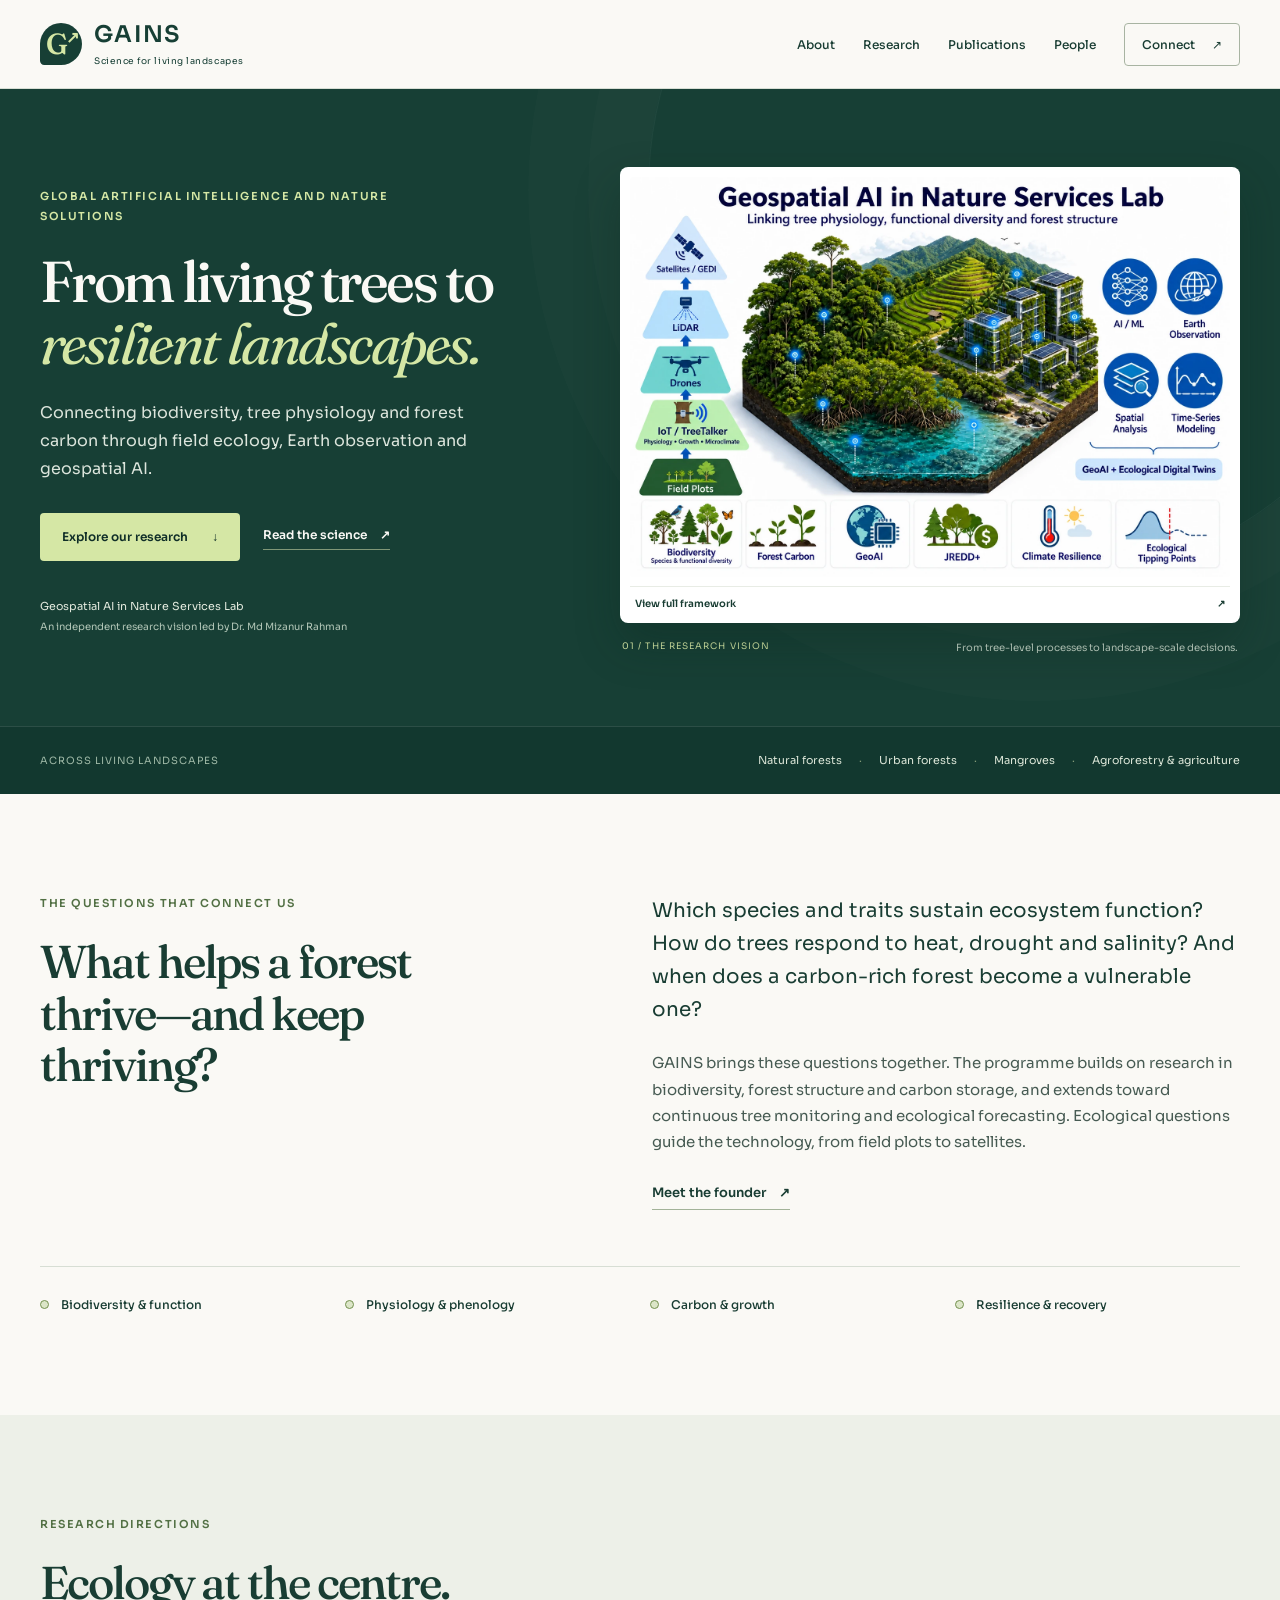
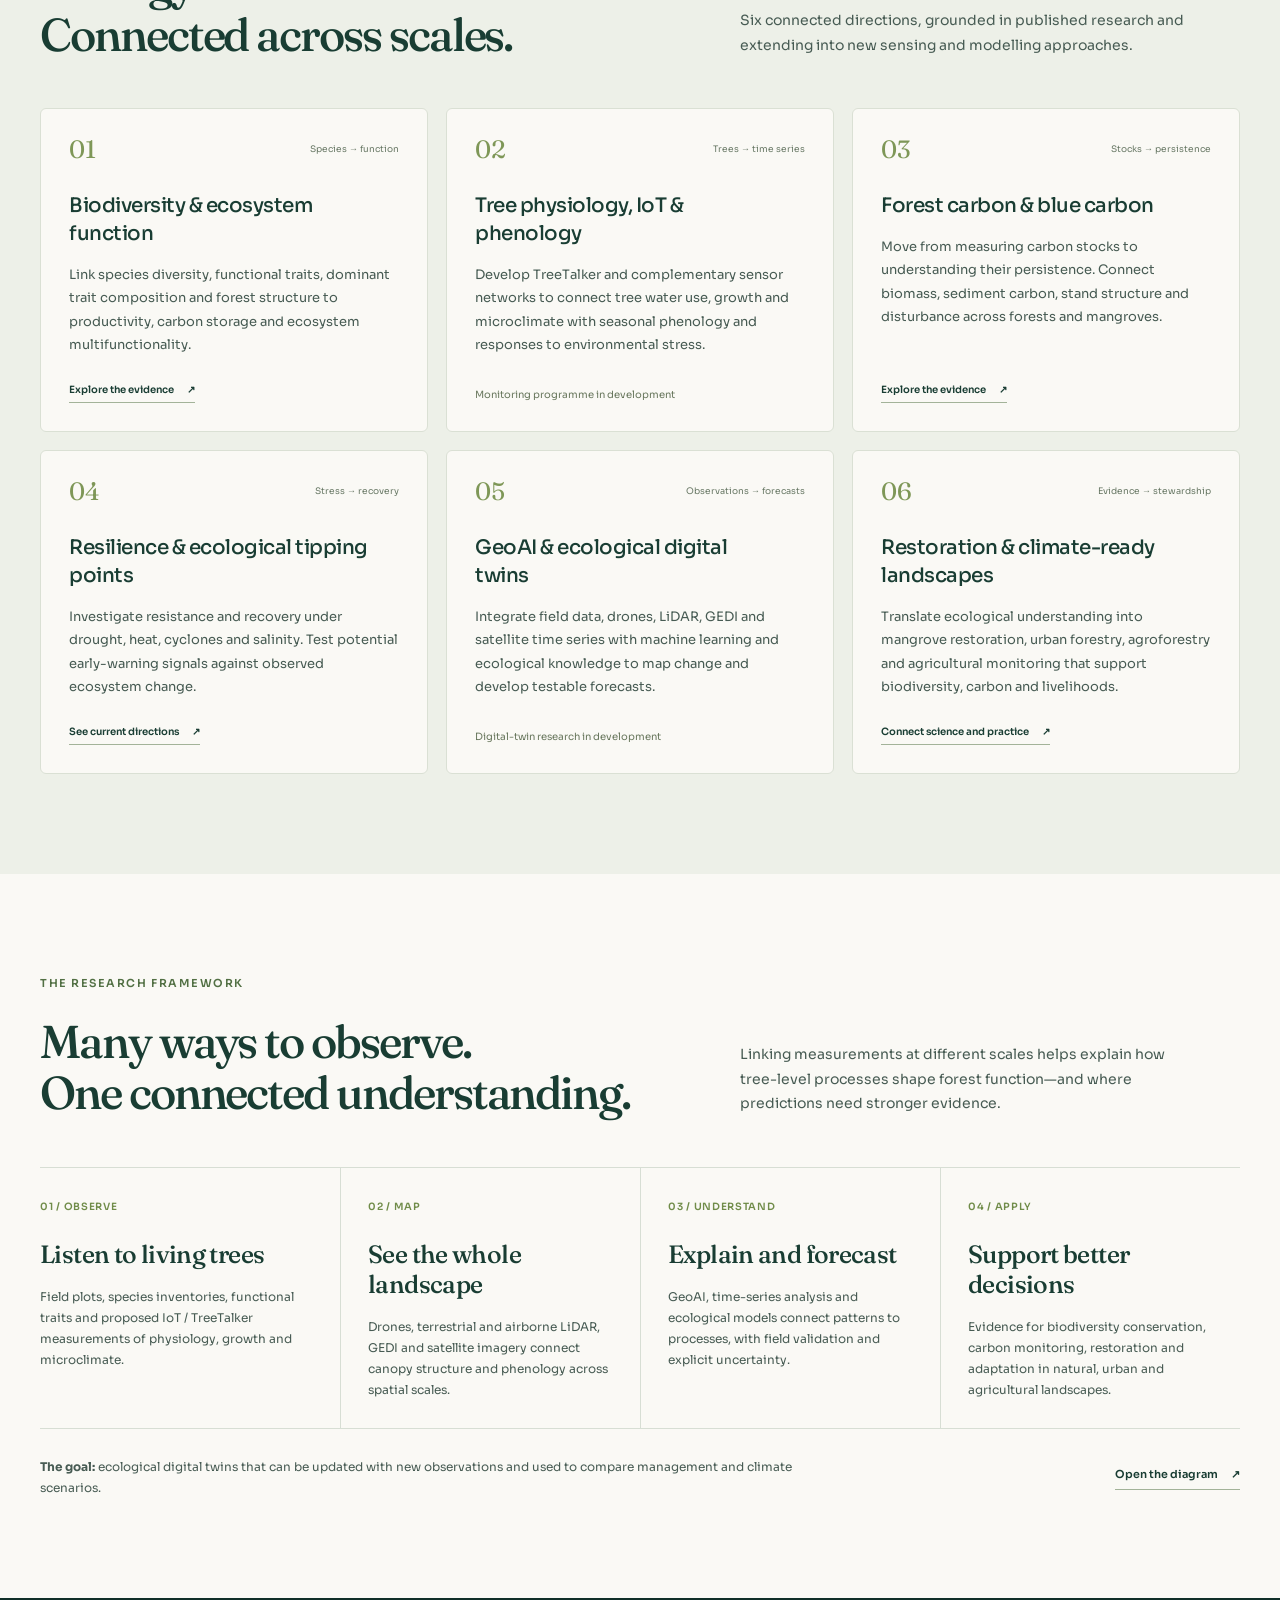
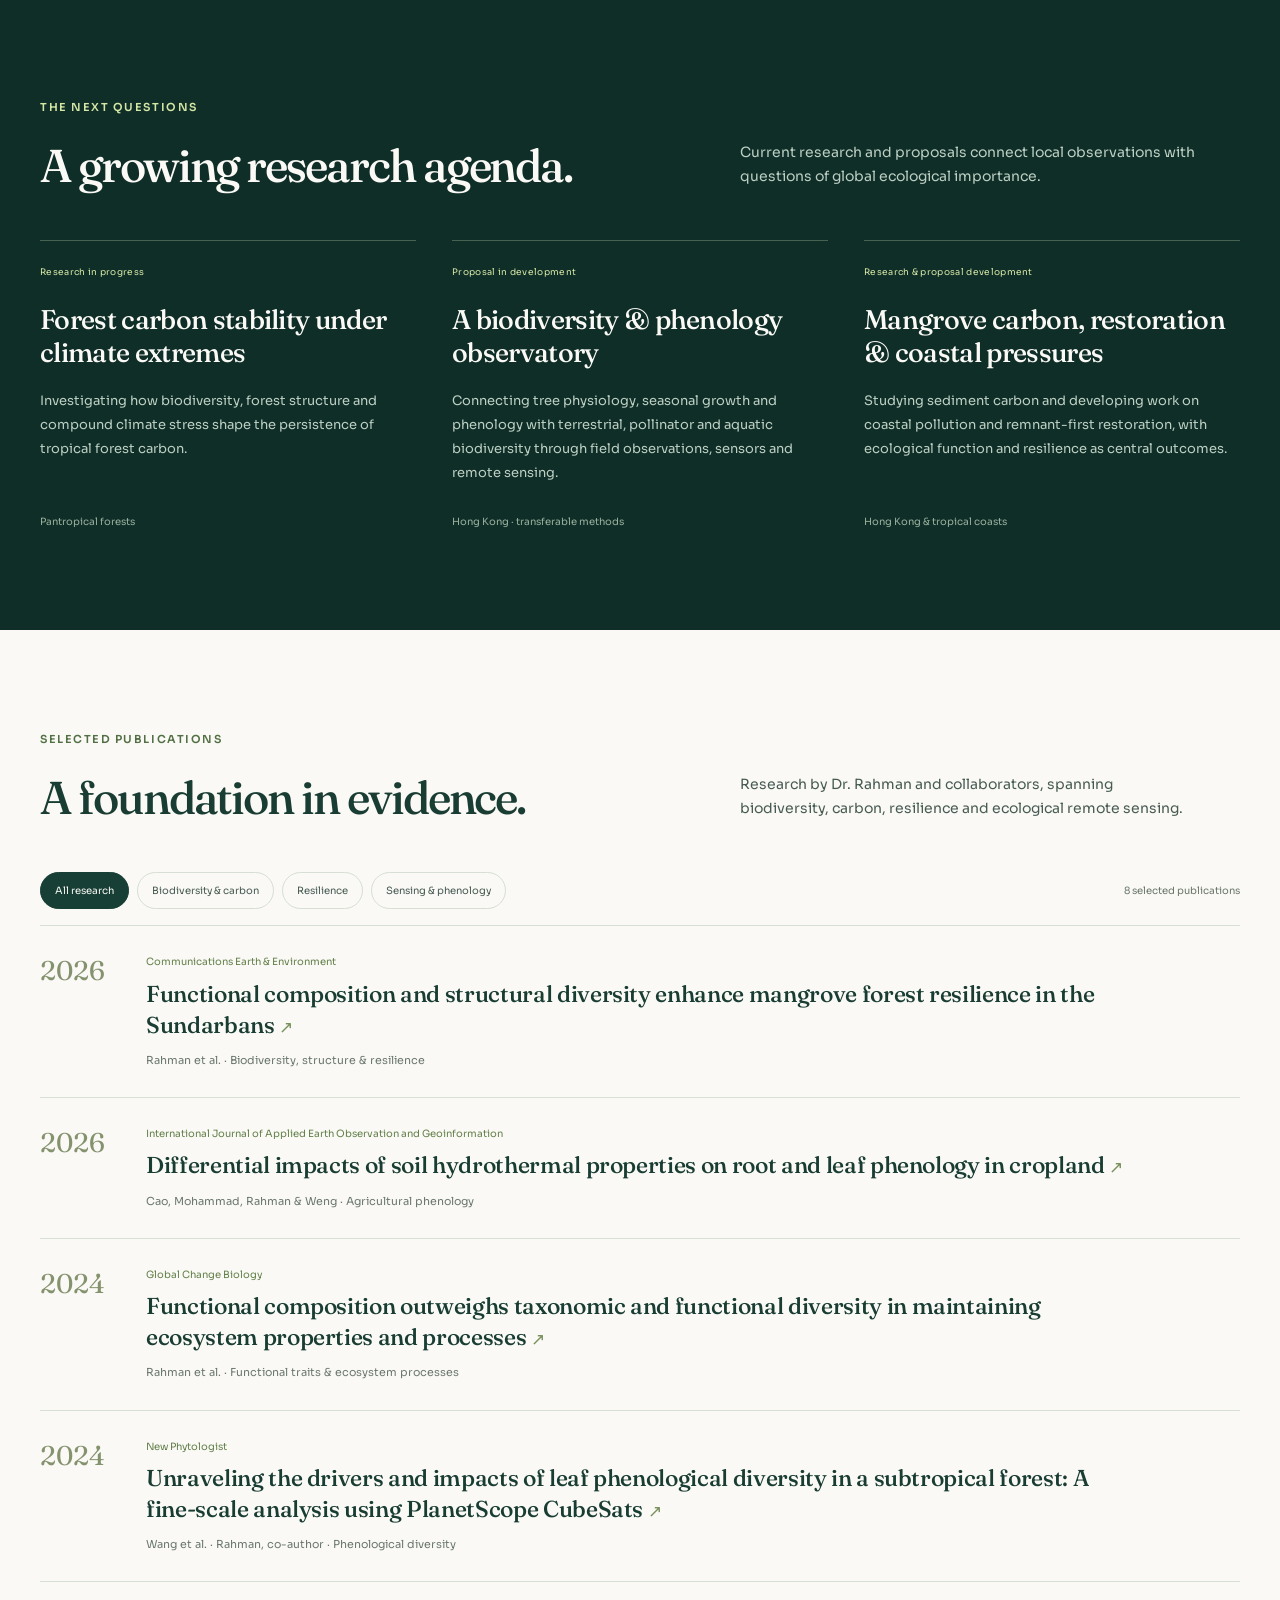
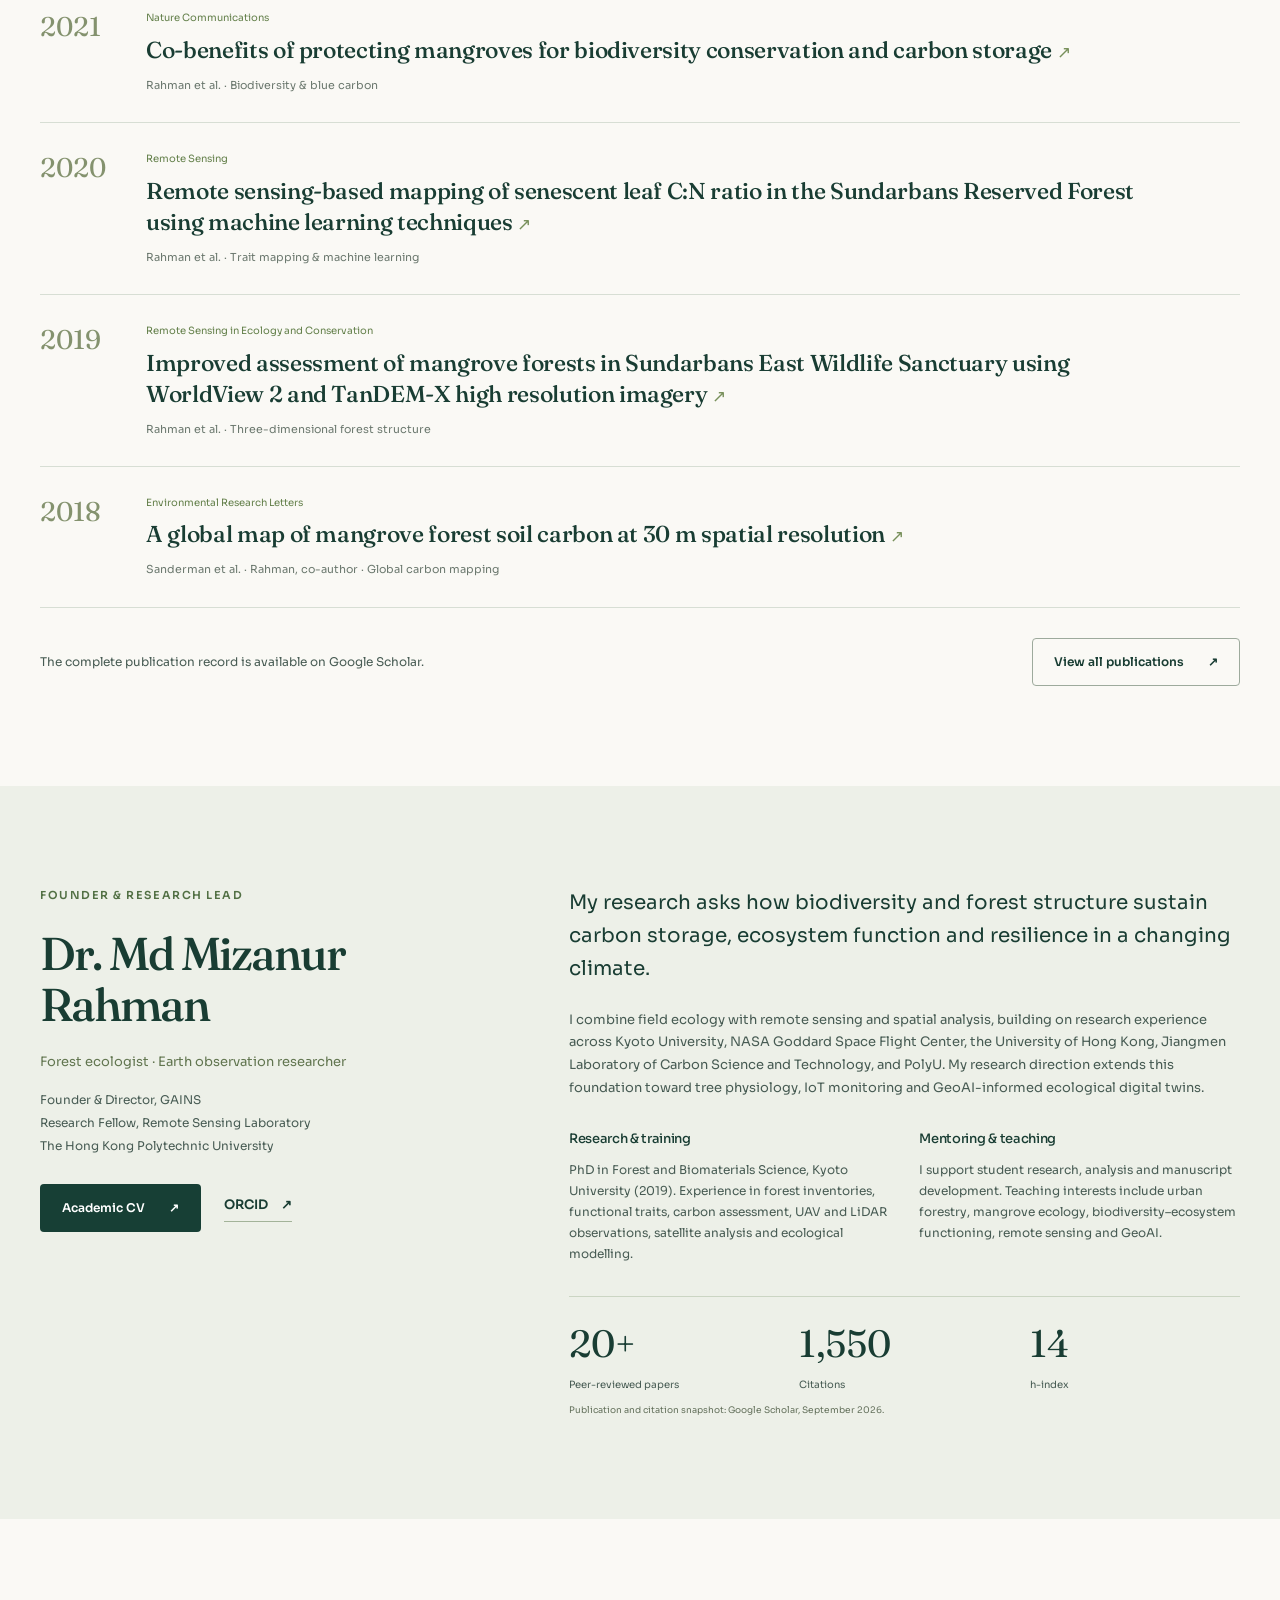
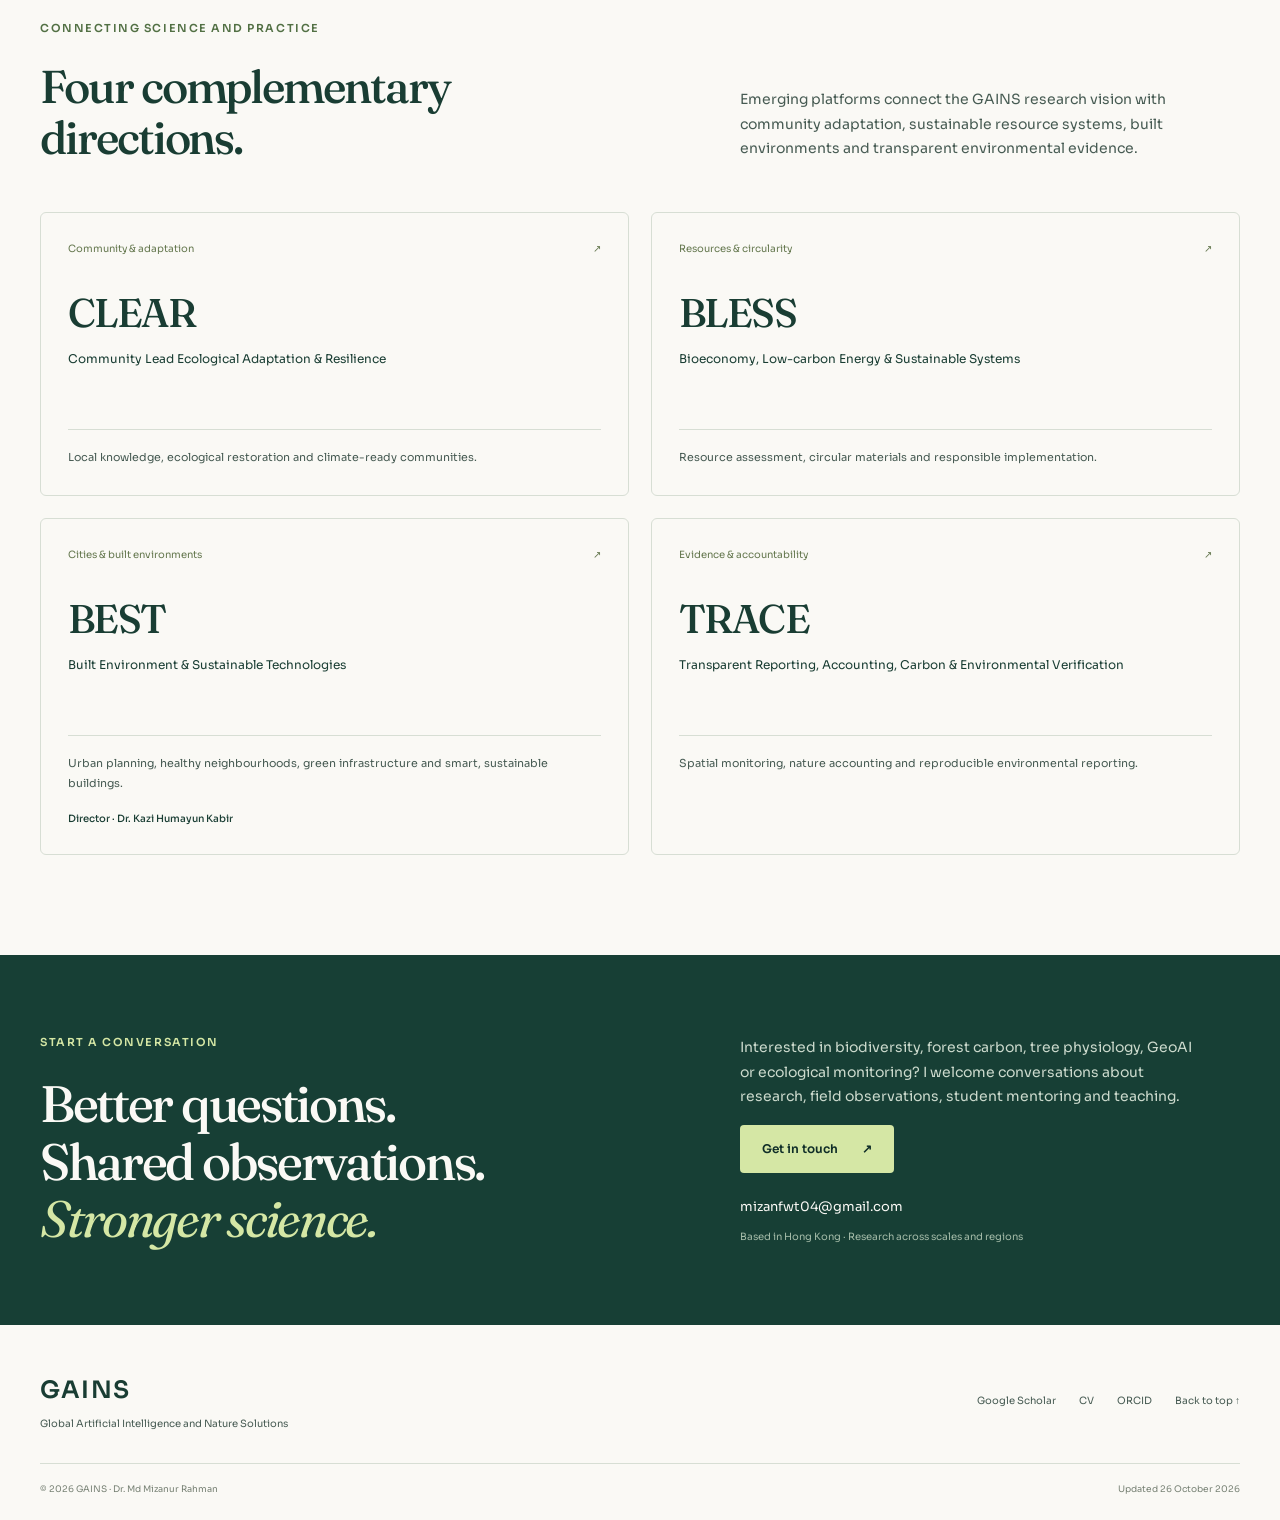
==== commit 647202f7: "Publish BEST platform and director profile" ====
--- a/index.html
+++ b/index.html
@@ -246,18 +246,20 @@
 <section class="section wrap" id="platforms"><div class="section-heading">
 <div>
 <p class="eyebrow">Connecting science and practice</p>
-<h2>Three complementary directions.</h2>
-</div>
-<p>Emerging platforms connect the GAINS research vision with community adaptation, sustainable systems and transparent environmental evidence.</p>
-</div>
-<div class="platform-grid">
+<h2>Four complementary directions.</h2>
+</div>
+<p>Emerging platforms connect the GAINS research vision with community adaptation, sustainable resource systems, built environments and transparent environmental evidence.</p>
+</div>
+<div class="platform-grid platform-grid--four">
 <a class="platform-card" href="./clear/"><span class="platform-label">Community &amp; adaptation <span aria-hidden="true">↗</span></span><h3>CLEAR</h3>
 <p>Community Lead Ecological Adaptation &amp; Resilience</p>
 <span class="platform-copy">Local knowledge, ecological restoration and climate-ready communities.</span></a>
 <a class="platform-card" href="./bless/"><span class="platform-label">Resources &amp; circularity <span aria-hidden="true">↗</span></span><h3>BLESS</h3>
 <p>Bioeconomy, Low-carbon Energy &amp; Sustainable Systems</p>
 <span class="platform-copy">Resource assessment, circular materials and responsible implementation.</span></a>
-<a class="platform-card" href="./trace/"><span class="platform-label">Evidence &amp; accountability <span aria-hidden="true">↗</span></span><h3>TRACE</h3>
+<a class="platform-card" href="./best/"><span class="platform-label">Cities &amp; built environments <span aria-hidden="true">↗</span></span><h3>BEST</h3>
+<p>Built Environment &amp; Sustainable Technologies</p>
+<span class="platform-copy">Urban planning, healthy neighbourhoods, green infrastructure and smart, sustainable buildings.</span><span class="platform-leader">Director · Dr. Kazi Humayun Kabir</span></a><a class="platform-card" href="./trace/"><span class="platform-label">Evidence &amp; accountability <span aria-hidden="true">↗</span></span><h3>TRACE</h3>
 <p>Transparent Reporting, Accounting, Carbon &amp; Environmental Verification</p>
 <span class="platform-copy">Spatial monitoring, nature accounting and reproducible environmental reporting.</span></a>
 </div></section>
@@ -279,7 +281,7 @@
 <nav aria-label="Footer navigation"><a href="https://scholar.google.com/citations?user=0Ux4Z3YAAAAJ&amp;hl=en">Google Scholar</a><a href="./assets/CV_Rahman.pdf">CV</a><a href="https://orcid.org/0000-0003-4928-3729">ORCID</a><a href="#main">Back to top ↑</a></nav>
 </div>
 <div class="wrap footer-meta">
-<span>© 2026 GAINS · Dr. Md Mizanur Rahman</span><span>Updated 25 October 2026</span>
+<span>© 2026 GAINS · Dr. Md Mizanur Rahman</span><span>Updated 26 October 2026</span>
 </div></footer>
 <dialog class="framework-dialog" aria-labelledby="framework-title"><div class="dialog-bar">
 <h2 id="framework-title">The GAINS research framework</h2>
--- a/styles.css
+++ b/styles.css
@@ -137,6 +137,10 @@
 .metrics dt{font-size:10px;margin-top:9px}
 .small-note{font-size:9px!important;color:#64715c;margin:0}
 .platform-grid{display:grid;grid-template-columns:repeat(3,1fr);gap:22px}
+.platform-grid--four{grid-template-columns:repeat(2,minmax(0,1fr))}
+.platform-leader{display:block;margin-top:16px;font-size:10px;font-weight:500;color:var(--ink)}
+.platform-director{margin:10px 0 0;font-size:11px;color:var(--paper)}
+.platform-director a{text-decoration:underline;text-underline-offset:4px}
 .platform-card{border:1px solid var(--line);border-radius:6px;display:block;padding:27px;transition:background .18s,border-color .18s}
 .platform-card:hover{background:var(--tint);border-color:#94a580}
 .platform-label{font-size:10px;display:flex;justify-content:space-between;gap:20px;color:#65784f}
@@ -332,6 +336,7 @@
 .metrics dt{font-size:8px}
 .director-role{font-size:12px}
 .platform-grid{grid-template-columns:1fr;gap:15px}
+.platform-grid--four{grid-template-columns:1fr}
 .platform-card{padding:25px}
 .platform-label{font-size:10px}
 .platform-card h3{font-size:39px;margin-top:23px}
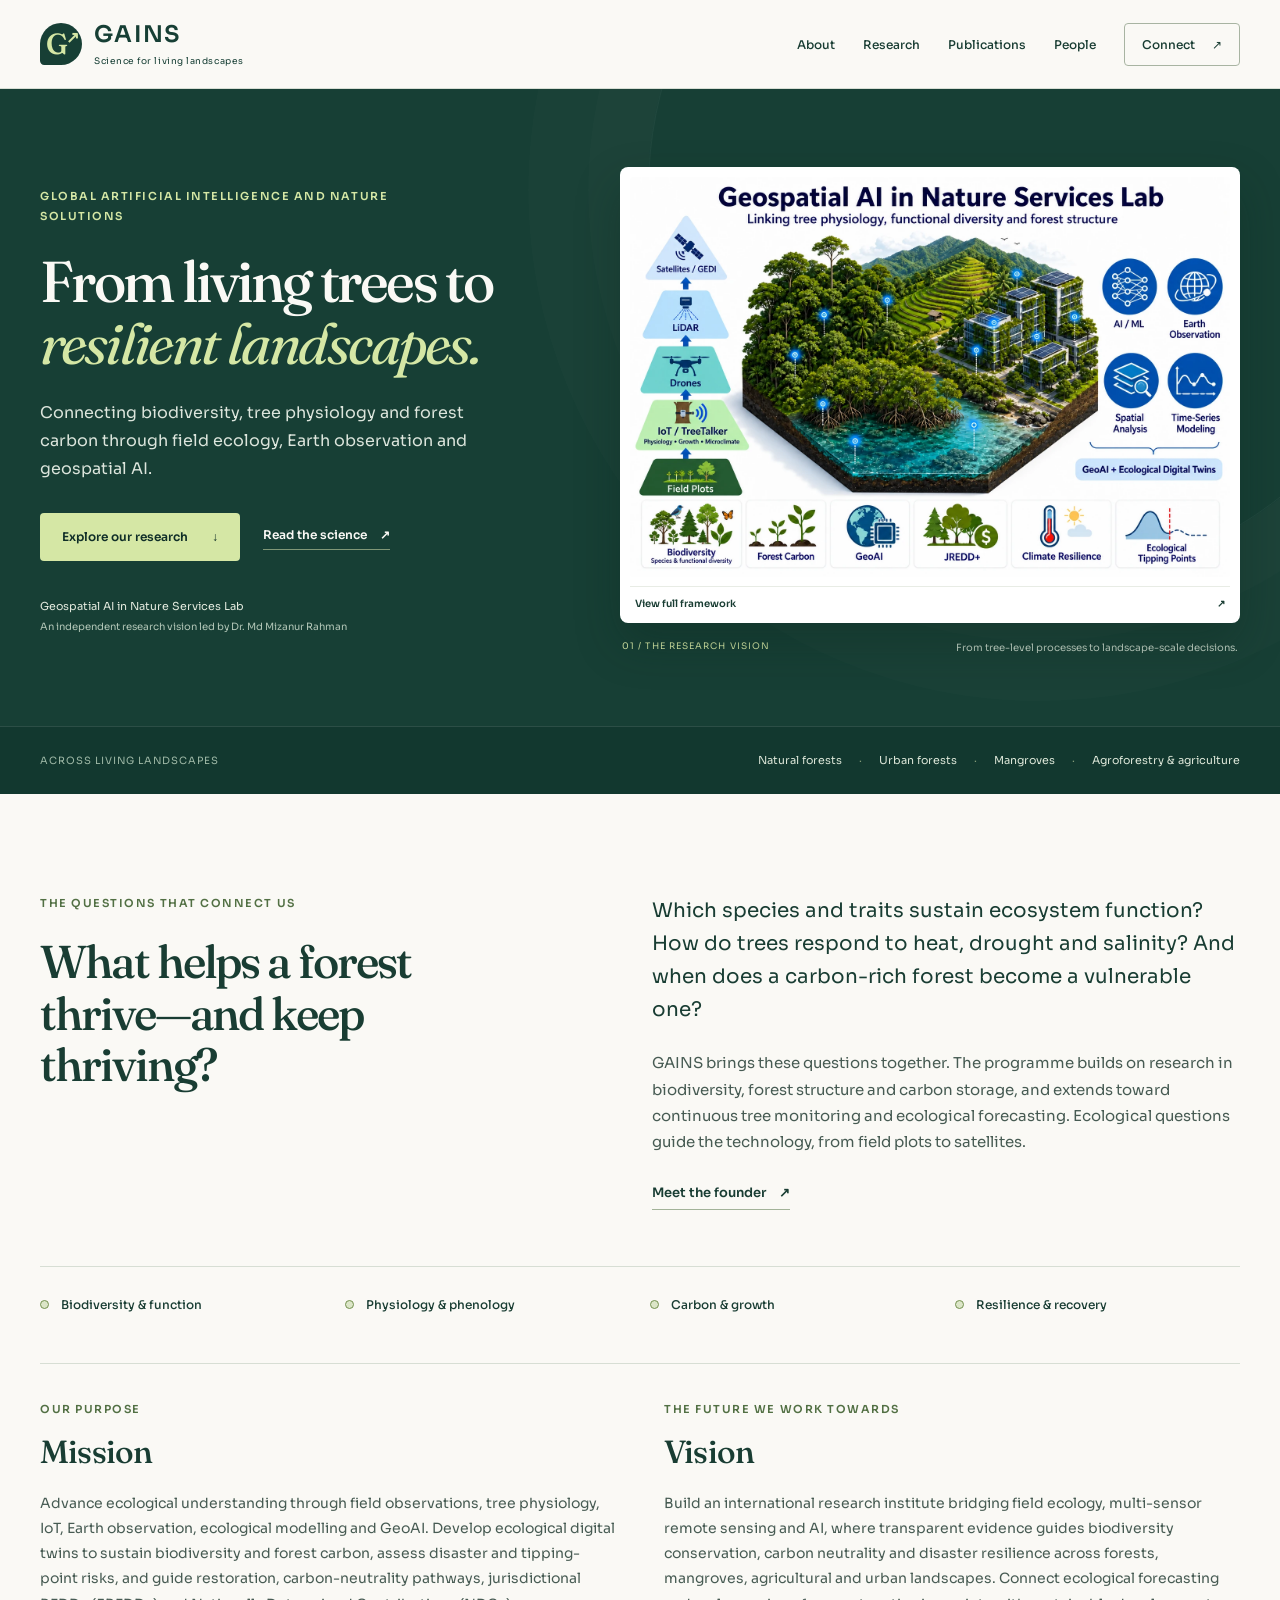
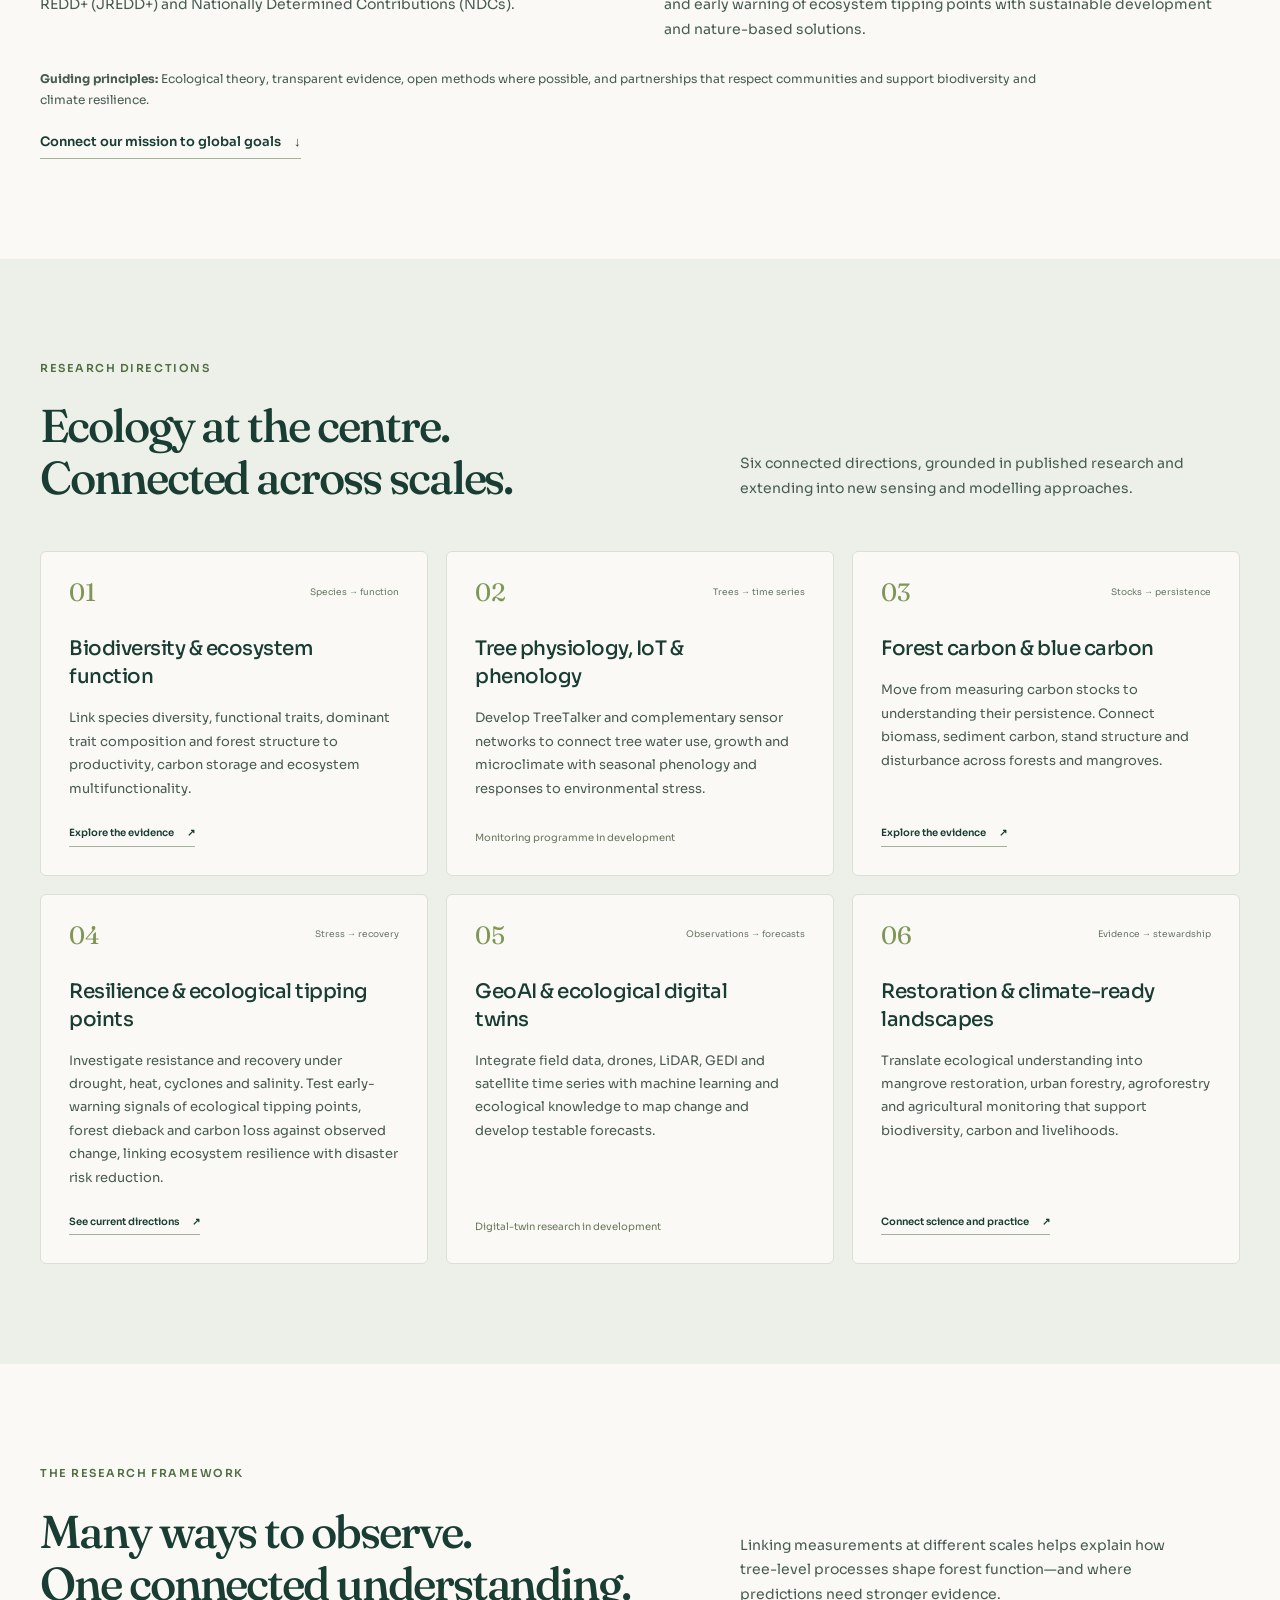
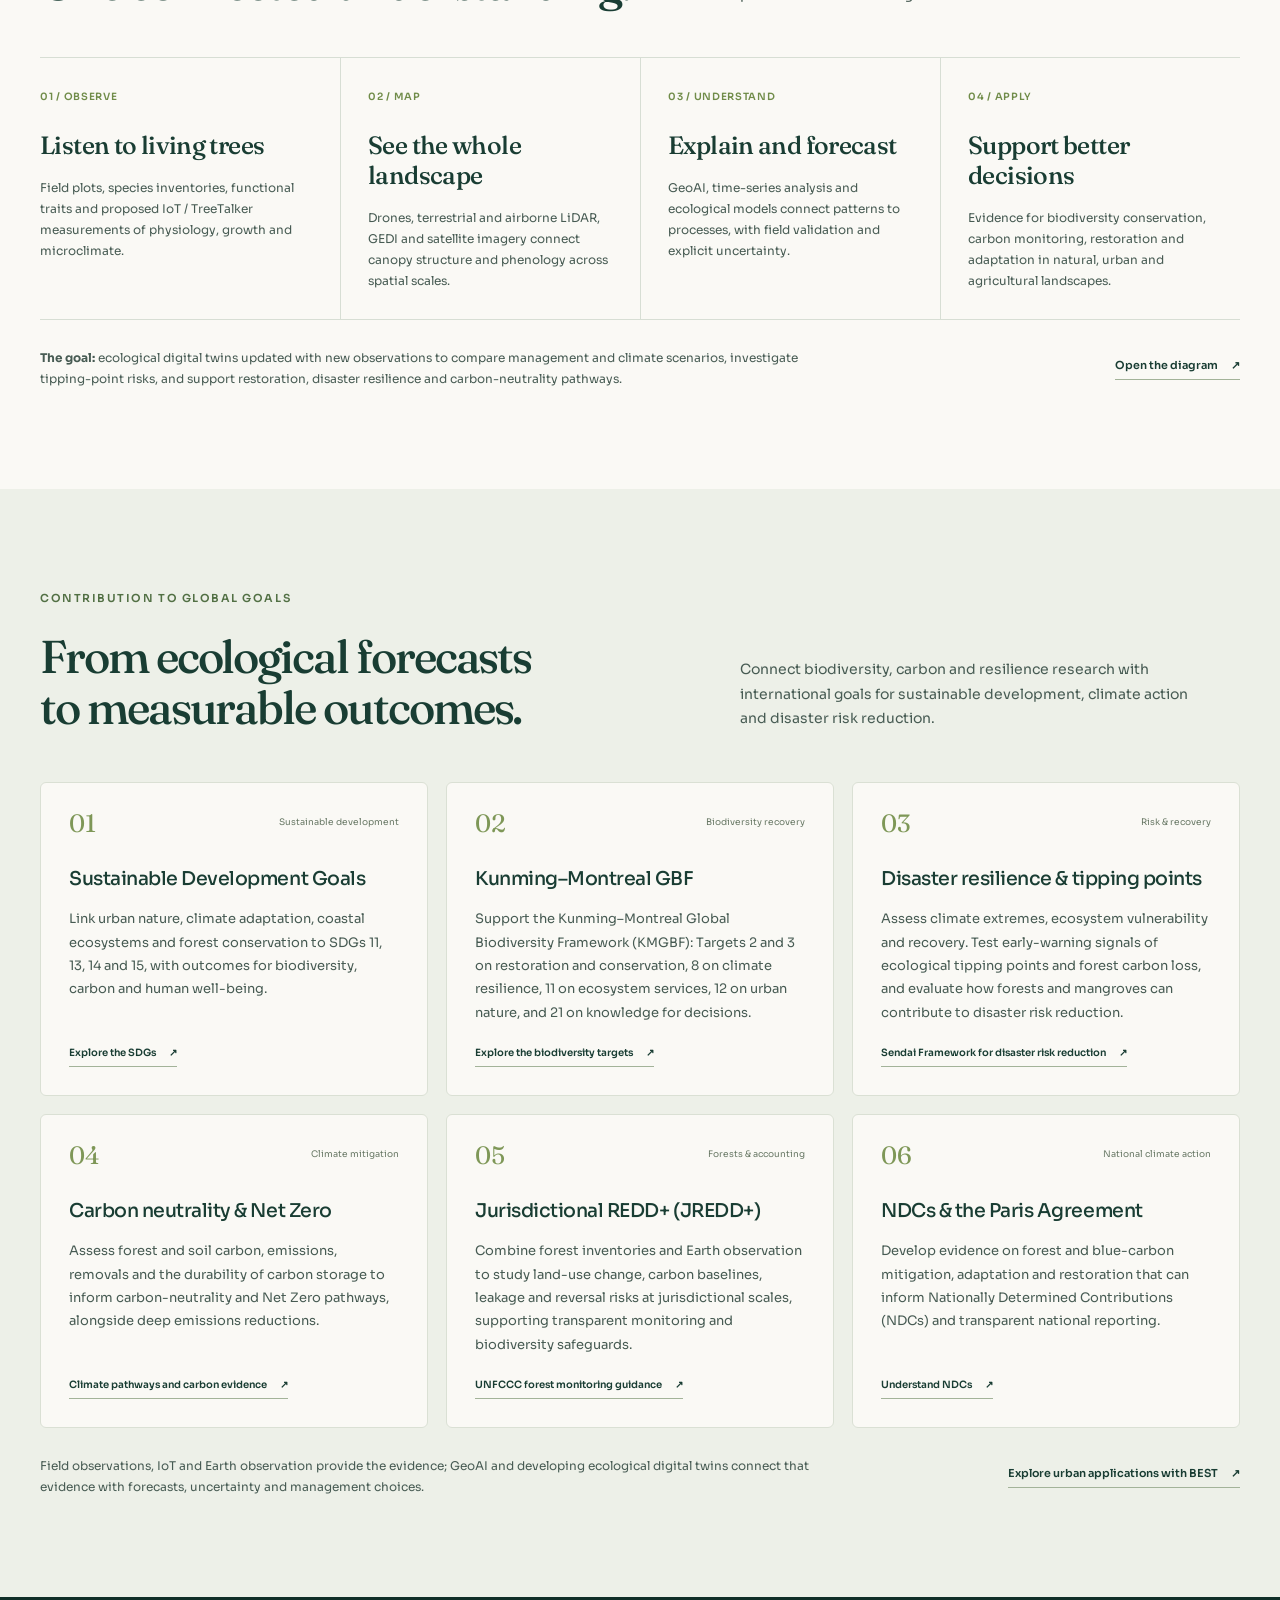
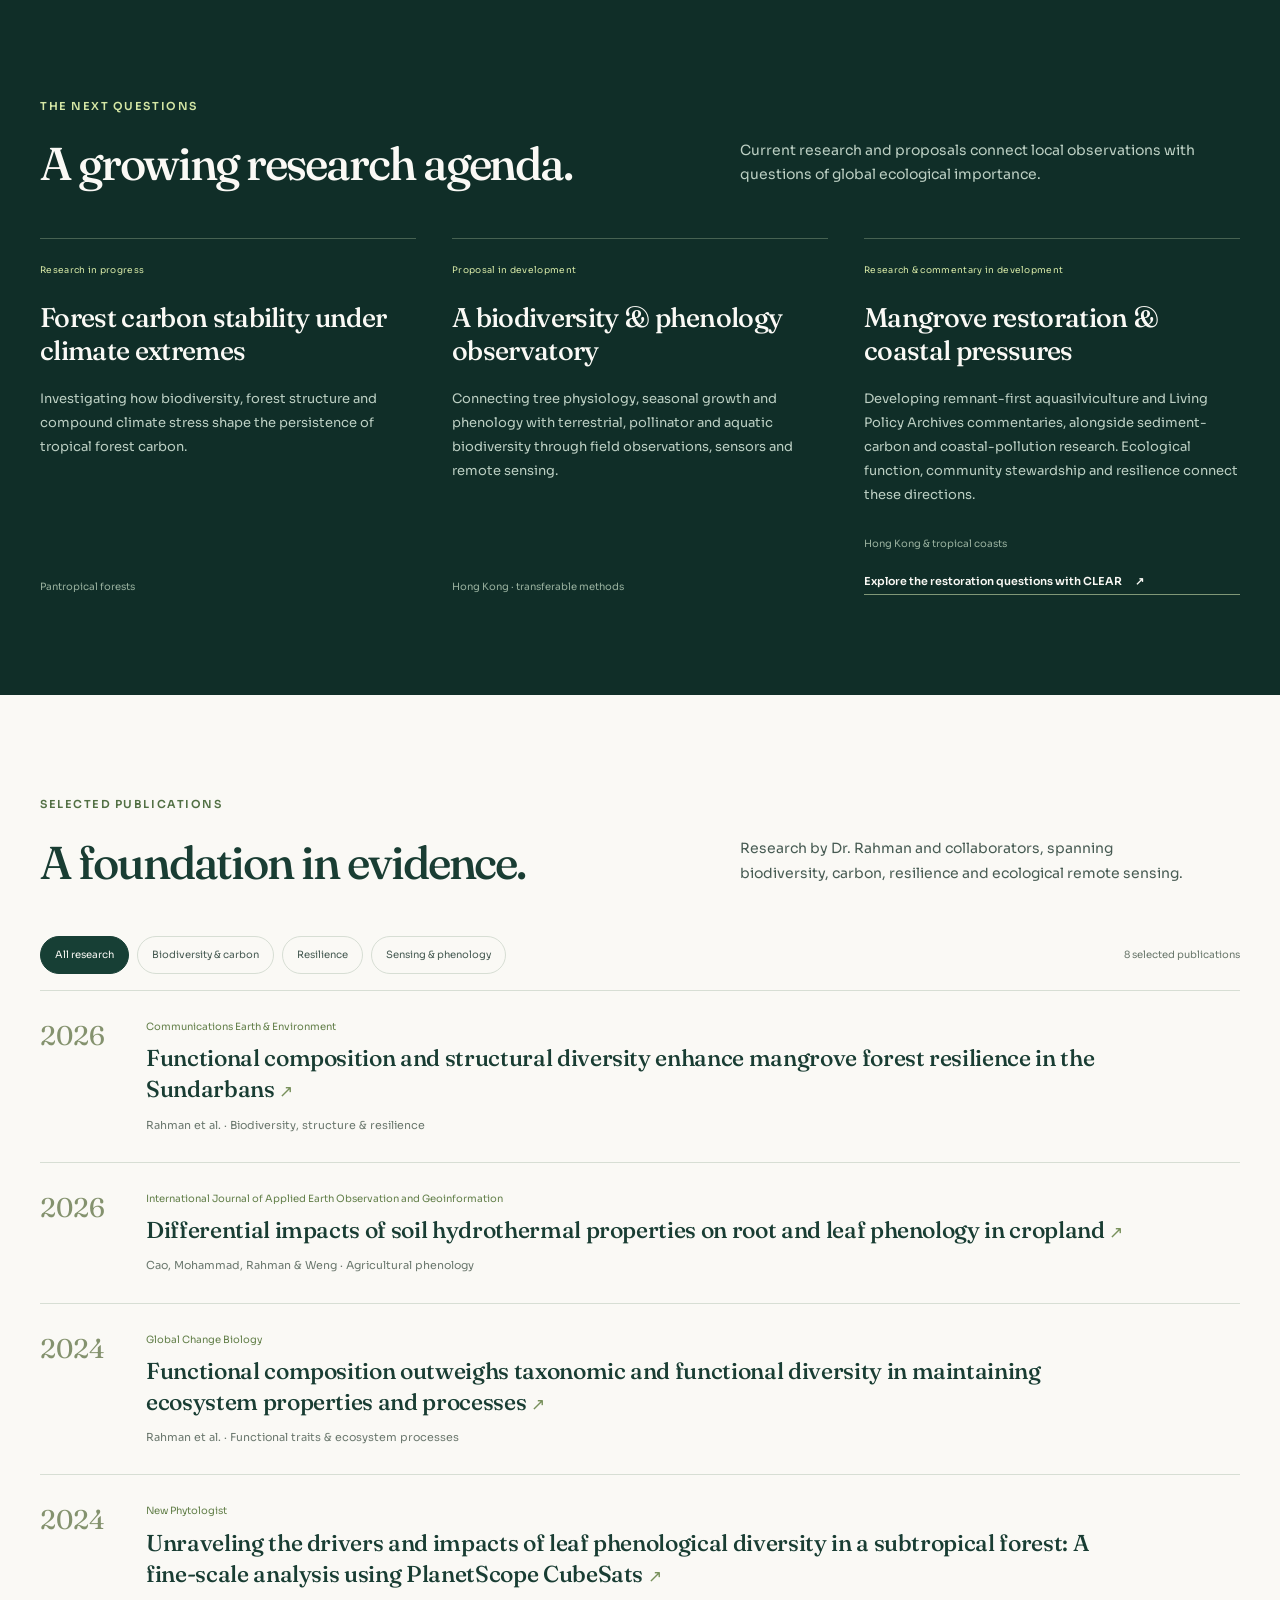
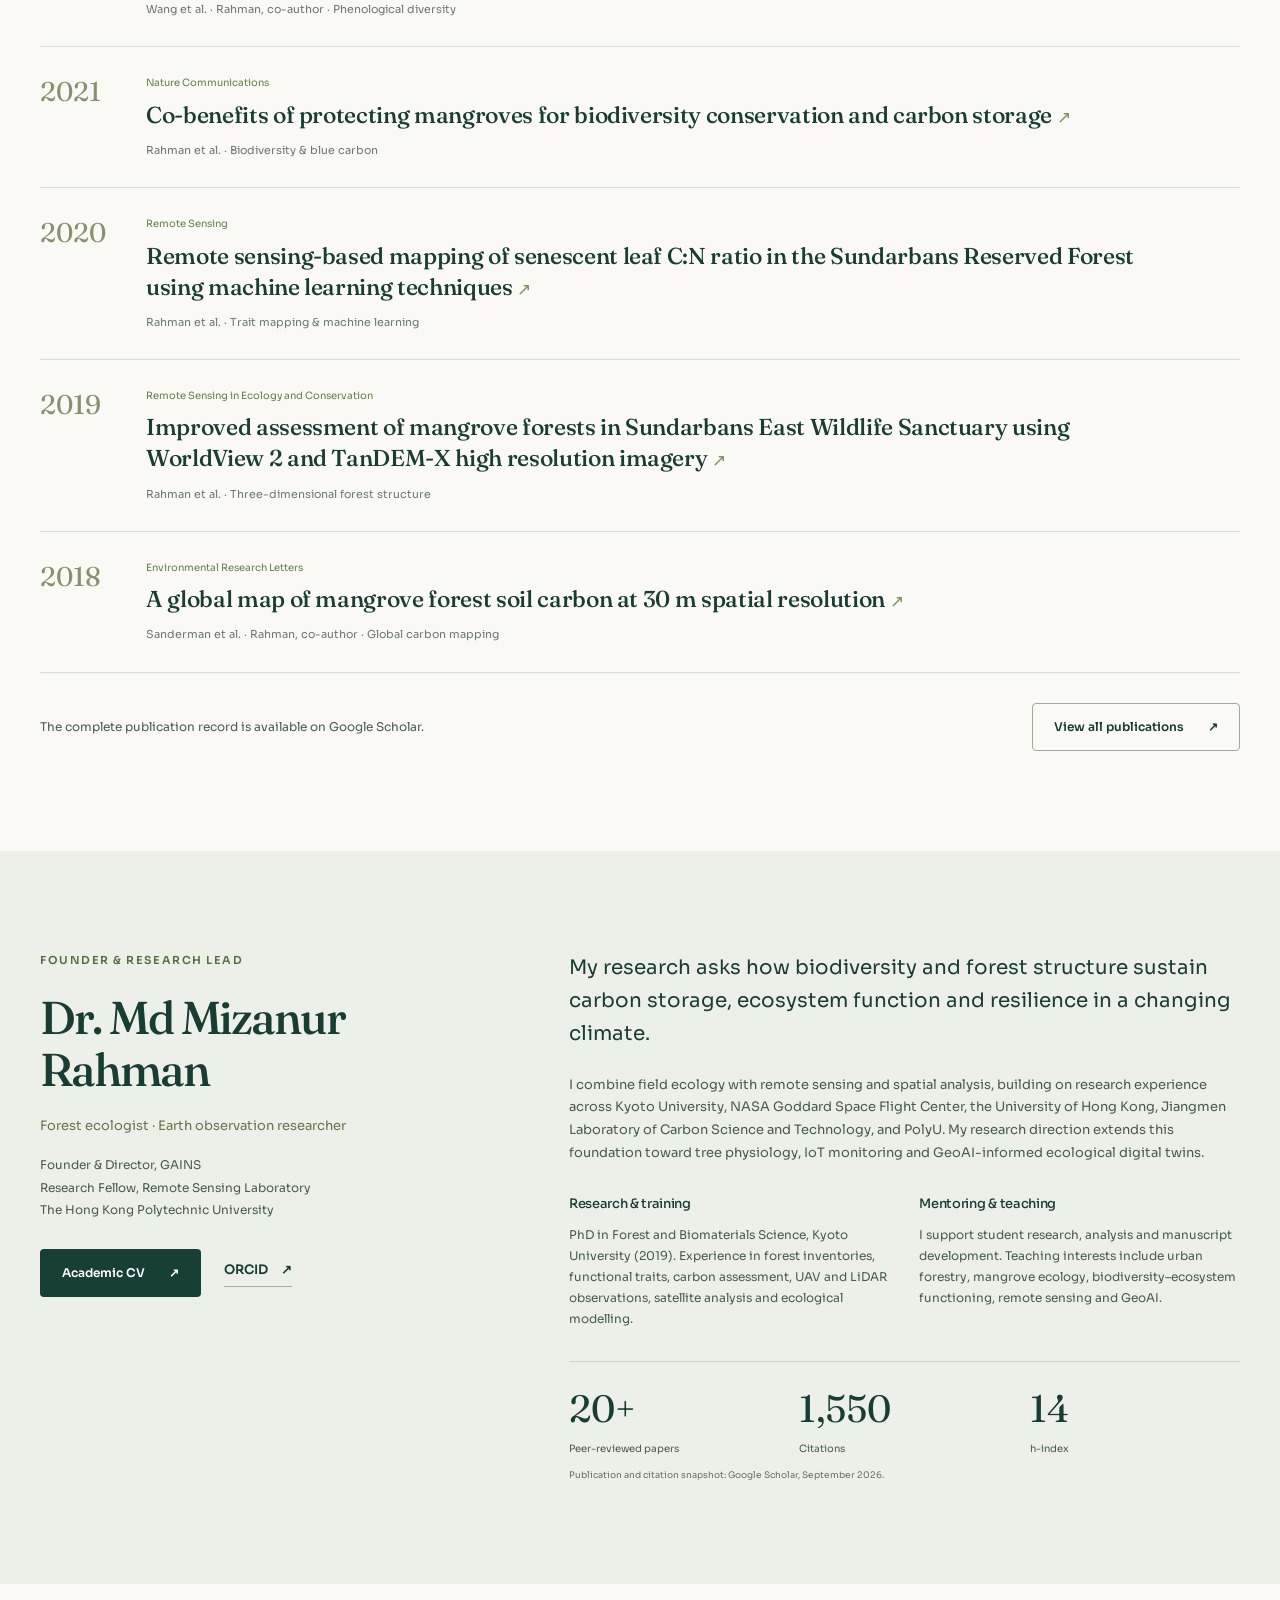
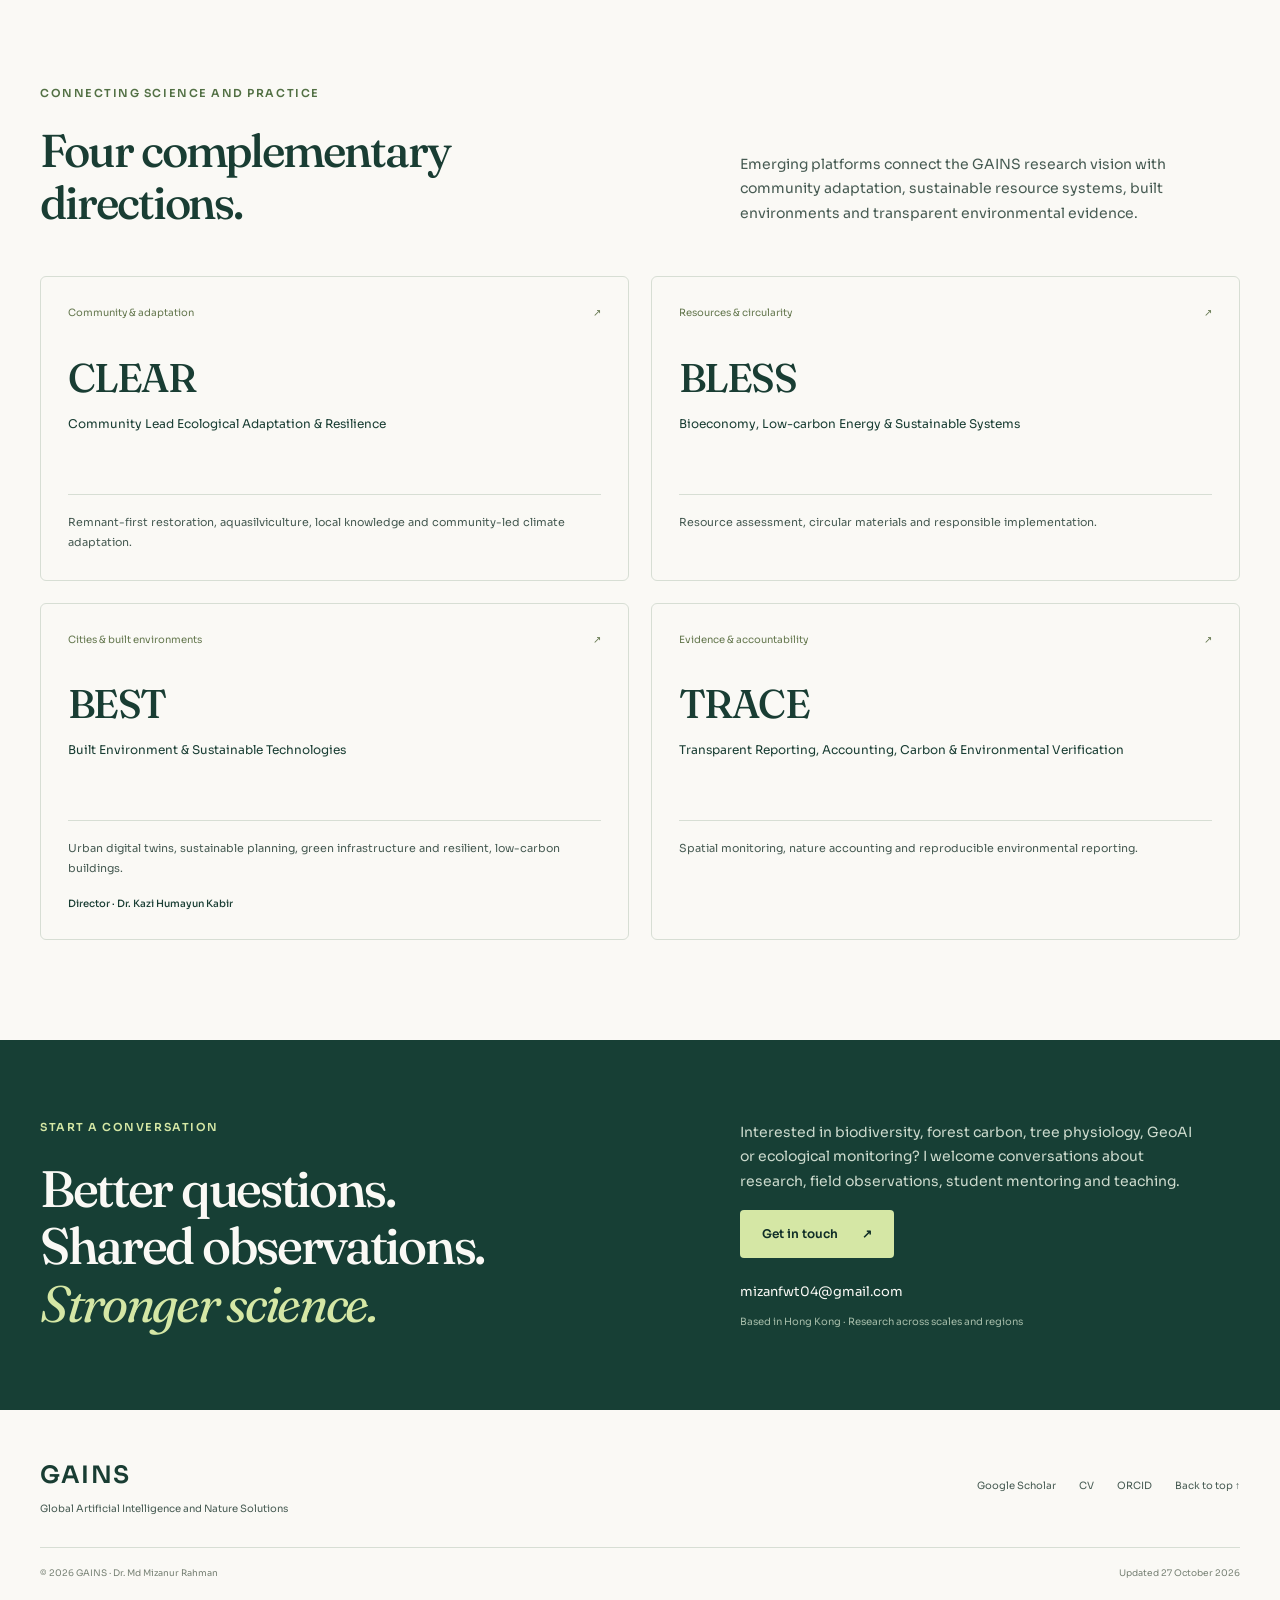
==== commit 03fe1838: "Publish mission, global goals and restoration commentary updates" ====
--- a/index.html
+++ b/index.html
@@ -55,7 +55,16 @@
 </div>
 <div class="research-lens" aria-label="Connected ecological priorities">
 <span>Biodiversity &amp; function</span><span>Physiology &amp; phenology</span><span>Carbon &amp; growth</span><span>Resilience &amp; recovery</span>
-</div></section>
+</div>
+<div class="purpose-grid" id="mission-vision">
+<article><p class="eyebrow">Our purpose</p><h3>Mission</h3>
+<p>Advance ecological understanding through field observations, tree physiology, IoT, Earth observation, ecological modelling and GeoAI. Develop ecological digital twins to sustain biodiversity and forest carbon, assess disaster and tipping-point risks, and guide restoration, carbon-neutrality pathways, jurisdictional REDD+ (JREDD+) and Nationally Determined Contributions (NDCs).</p></article>
+<article><p class="eyebrow">The future we work towards</p><h3>Vision</h3>
+<p>Build an international research institute bridging field ecology, multi-sensor remote sensing and AI, where transparent evidence guides biodiversity conservation, carbon neutrality and disaster resilience across forests, mangroves, agricultural and urban landscapes. Connect ecological forecasting and early warning of ecosystem tipping points with sustainable development and nature-based solutions.</p></article>
+</div>
+<p class="purpose-values"><strong>Guiding principles:</strong> Ecological theory, transparent evidence, open methods where possible, and partnerships that respect communities and support biodiversity and climate resilience.</p>
+<a class="text-link" href="#global-goals">Connect our mission to global goals <span aria-hidden="true">↓</span></a>
+</section>
 <section class="section section-tint" id="research"><div class="wrap">
 <div class="section-heading">
 <div>
@@ -87,7 +96,7 @@
 <span class="card-number">04</span><span class="theme-type">Stress → recovery</span>
 </div>
 <h3>Resilience &amp; ecological tipping points</h3>
-<p>Investigate resistance and recovery under drought, heat, cyclones and salinity. Test potential early-warning signals against observed ecosystem change.</p>
+<p>Investigate resistance and recovery under drought, heat, cyclones and salinity. Test early-warning signals of ecological tipping points, forest dieback and carbon loss against observed change, linking ecosystem resilience with disaster risk reduction.</p>
 <a class="text-link" href="#current-work">See current directions <span aria-hidden="true">↗</span></a></article>
 <article class="theme-card"><div class="card-top">
 <span class="card-number">05</span><span class="theme-type">Observations → forecasts</span>
@@ -121,8 +130,33 @@
 <p>Evidence for biodiversity conservation, carbon monitoring, restoration and adaptation in natural, urban and agricultural landscapes.</p></article>
 </div>
 <div class="framework-note">
-<p><strong>The goal:</strong> ecological digital twins that can be updated with new observations and used to compare management and climate scenarios.</p>
+<p><strong>The goal:</strong> ecological digital twins updated with new observations to compare management and climate scenarios, investigate tipping-point risks, and support restoration, disaster resilience and carbon-neutrality pathways.</p>
 <a class="text-link" href="./assets/gains-research-framework.webp" data-framework-open>Open the diagram <span aria-hidden="true">↗</span></a>
+</div></section>
+<section class="section section-tint" id="global-goals"><div class="wrap">
+<div class="section-heading"><div><p class="eyebrow">Contribution to global goals</p><h2>From ecological forecasts<br>to measurable outcomes.</h2></div>
+<p>Connect biodiversity, carbon and resilience research with international goals for sustainable development, climate action and disaster risk reduction.</p></div>
+<div class="theme-grid goals-grid">
+<article class="theme-card"><div class="card-top"><span class="card-number">01</span><span class="theme-type">Sustainable development</span></div><h3>Sustainable Development Goals</h3>
+<p>Link urban nature, climate adaptation, coastal ecosystems and forest conservation to SDGs 11, 13, 14 and 15, with outcomes for biodiversity, carbon and human well-being.</p>
+<a class="text-link" href="https://sdgs.un.org/goals">Explore the SDGs <span aria-hidden="true">↗</span></a></article>
+<article class="theme-card"><div class="card-top"><span class="card-number">02</span><span class="theme-type">Biodiversity recovery</span></div><h3>Kunming–Montreal GBF</h3>
+<p>Support the Kunming–Montreal Global Biodiversity Framework (KMGBF): Targets 2 and 3 on restoration and conservation, 8 on climate resilience, 11 on ecosystem services, 12 on urban nature, and 21 on knowledge for decisions.</p>
+<a class="text-link" href="https://www.cbd.int/gbf/targets">Explore the biodiversity targets <span aria-hidden="true">↗</span></a></article>
+<article class="theme-card"><div class="card-top"><span class="card-number">03</span><span class="theme-type">Risk &amp; recovery</span></div><h3>Disaster resilience &amp; tipping points</h3>
+<p>Assess climate extremes, ecosystem vulnerability and recovery. Test early-warning signals of ecological tipping points and forest carbon loss, and evaluate how forests and mangroves can contribute to disaster risk reduction.</p>
+<a class="text-link" href="https://www.undrr.org/implementing-sendai-framework/what-sendai-framework">Sendai Framework for disaster risk reduction <span aria-hidden="true">↗</span></a></article>
+<article class="theme-card"><div class="card-top"><span class="card-number">04</span><span class="theme-type">Climate mitigation</span></div><h3>Carbon neutrality &amp; Net Zero</h3>
+<p>Assess forest and soil carbon, emissions, removals and the durability of carbon storage to inform carbon-neutrality and Net Zero pathways, alongside deep emissions reductions.</p>
+<a class="text-link" href="https://www.ipcc.ch/report/ar6/syr/longer-report/">Climate pathways and carbon evidence <span aria-hidden="true">↗</span></a></article>
+<article class="theme-card"><div class="card-top"><span class="card-number">05</span><span class="theme-type">Forests &amp; accounting</span></div><h3>Jurisdictional REDD+ (JREDD+)</h3>
+<p>Combine forest inventories and Earth observation to study land-use change, carbon baselines, leakage and reversal risks at jurisdictional scales, supporting transparent monitoring and biodiversity safeguards.</p>
+<a class="text-link" href="https://redd.unfccc.int/fact-sheets/national-forest-monitoring-system.html">UNFCCC forest monitoring guidance <span aria-hidden="true">↗</span></a></article>
+<article class="theme-card"><div class="card-top"><span class="card-number">06</span><span class="theme-type">National climate action</span></div><h3>NDCs &amp; the Paris Agreement</h3>
+<p>Develop evidence on forest and blue-carbon mitigation, adaptation and restoration that can inform Nationally Determined Contributions (NDCs) and transparent national reporting.</p>
+<a class="text-link" href="https://unfccc.int/process-and-meetings/the-paris-agreement/nationally-determined-contributions-ndcs">Understand NDCs <span aria-hidden="true">↗</span></a></article>
+</div>
+<div class="framework-note"><p>Field observations, IoT and Earth observation provide the evidence; GeoAI and developing ecological digital twins connect that evidence with forecasts, uncertainty and management choices.</p><a class="text-link" href="./best/#global-goals">Explore urban applications with BEST <span aria-hidden="true">↗</span></a></div>
 </div></section>
 <section class="section section-dark" id="current-work"><div class="wrap">
 <div class="section-heading">
@@ -139,9 +173,9 @@
 <article><span class="status">Proposal in development</span><h3>A biodiversity &amp; phenology observatory</h3>
 <p>Connecting tree physiology, seasonal growth and phenology with terrestrial, pollinator and aquatic biodiversity through field observations, sensors and remote sensing.</p>
 <span class="project-place">Hong Kong · transferable methods</span></article>
-<article><span class="status">Research &amp; proposal development</span><h3>Mangrove carbon, restoration &amp; coastal pressures</h3>
-<p>Studying sediment carbon and developing work on coastal pollution and remnant-first restoration, with ecological function and resilience as central outcomes.</p>
-<span class="project-place">Hong Kong &amp; tropical coasts</span></article>
+<article><span class="status">Research &amp; commentary in development</span><h3>Mangrove restoration &amp; coastal pressures</h3>
+<p>Developing remnant-first aquasilviculture and Living Policy Archives commentaries, alongside sediment-carbon and coastal-pollution research. Ecological function, community stewardship and resilience connect these directions.</p>
+<span class="project-place">Hong Kong &amp; tropical coasts</span><a class="text-link light-link" href="./clear/#restoration-commentary">Explore the restoration questions with CLEAR <span aria-hidden="true">↗</span></a></article>
 </div>
 </div></section>
 <section class="section wrap" id="publications"><div class="section-heading">
@@ -253,13 +287,13 @@
 <div class="platform-grid platform-grid--four">
 <a class="platform-card" href="./clear/"><span class="platform-label">Community &amp; adaptation <span aria-hidden="true">↗</span></span><h3>CLEAR</h3>
 <p>Community Lead Ecological Adaptation &amp; Resilience</p>
-<span class="platform-copy">Local knowledge, ecological restoration and climate-ready communities.</span></a>
+<span class="platform-copy">Remnant-first restoration, aquasilviculture, local knowledge and community-led climate adaptation.</span></a>
 <a class="platform-card" href="./bless/"><span class="platform-label">Resources &amp; circularity <span aria-hidden="true">↗</span></span><h3>BLESS</h3>
 <p>Bioeconomy, Low-carbon Energy &amp; Sustainable Systems</p>
 <span class="platform-copy">Resource assessment, circular materials and responsible implementation.</span></a>
 <a class="platform-card" href="./best/"><span class="platform-label">Cities &amp; built environments <span aria-hidden="true">↗</span></span><h3>BEST</h3>
 <p>Built Environment &amp; Sustainable Technologies</p>
-<span class="platform-copy">Urban planning, healthy neighbourhoods, green infrastructure and smart, sustainable buildings.</span><span class="platform-leader">Director · Dr. Kazi Humayun Kabir</span></a><a class="platform-card" href="./trace/"><span class="platform-label">Evidence &amp; accountability <span aria-hidden="true">↗</span></span><h3>TRACE</h3>
+<span class="platform-copy">Urban digital twins, sustainable planning, green infrastructure and resilient, low-carbon buildings.</span><span class="platform-leader">Director · Dr. Kazi Humayun Kabir</span></a><a class="platform-card" href="./trace/"><span class="platform-label">Evidence &amp; accountability <span aria-hidden="true">↗</span></span><h3>TRACE</h3>
 <p>Transparent Reporting, Accounting, Carbon &amp; Environmental Verification</p>
 <span class="platform-copy">Spatial monitoring, nature accounting and reproducible environmental reporting.</span></a>
 </div></section>
@@ -281,7 +315,7 @@
 <nav aria-label="Footer navigation"><a href="https://scholar.google.com/citations?user=0Ux4Z3YAAAAJ&amp;hl=en">Google Scholar</a><a href="./assets/CV_Rahman.pdf">CV</a><a href="https://orcid.org/0000-0003-4928-3729">ORCID</a><a href="#main">Back to top ↑</a></nav>
 </div>
 <div class="wrap footer-meta">
-<span>© 2026 GAINS · Dr. Md Mizanur Rahman</span><span>Updated 26 October 2026</span>
+<span>© 2026 GAINS · Dr. Md Mizanur Rahman</span><span>Updated 27 October 2026</span>
 </div></footer>
 <dialog class="framework-dialog" aria-labelledby="framework-title"><div class="dialog-bar">
 <h2 id="framework-title">The GAINS research framework</h2>
--- a/styles.css
+++ b/styles.css
@@ -97,6 +97,17 @@
 .framework-note{display:flex;justify-content:space-between;align-items:center;gap:60px;margin-top:27px}
 .framework-note p{font-size:12px;max-width:780px;margin:0}
 .framework-note .text-link{flex-shrink:0;font-size:11px}
+.purpose-grid{display:grid;grid-template-columns:repeat(2,minmax(0,1fr));gap:48px;margin-top:48px;padding-top:36px;border-top:1px solid var(--line)}
+.purpose-grid .eyebrow{margin-bottom:10px}
+.purpose-grid h3{font-family:var(--serif);font-size:32px;margin-bottom:16px}
+.purpose-grid p:not(.eyebrow){font-size:14px;line-height:1.8;margin:0}
+.purpose-values{font-size:12px;margin:26px 0 18px;max-width:1000px}
+.goals-grid h3{max-width:none;font-size:19px}
+.goals-grid .theme-card p{margin-bottom:20px}
+.goals-grid--two{grid-template-columns:repeat(2,minmax(0,1fr))}
+.challenge-list{padding-left:18px;margin:0 0 24px;font-size:13px;line-height:1.8}
+.challenge-list li+li{margin-top:10px}
+.project-grid .text-link{font-size:11px;line-height:1.6;margin-top:20px}
 .section-dark{background:var(--forest-deep);color:#bccfc3}
 .section-dark h2,.section-dark h3{color:var(--paper)}
 .project-grid{display:grid;grid-template-columns:repeat(3,1fr);gap:36px}
@@ -305,6 +316,7 @@
 .intro-copy>p:not(.large-copy){font-size:13px}
 .research-lens span{font-size:9px;gap:8px}
 .theme-grid{grid-template-columns:1fr;gap:14px}
+.purpose-grid{grid-template-columns:1fr;gap:30px;margin-top:32px;padding-top:28px}
 .theme-card{padding:25px}
 .card-top{margin-bottom:20px}
 .theme-card h3{max-width:none;font-size:21px}
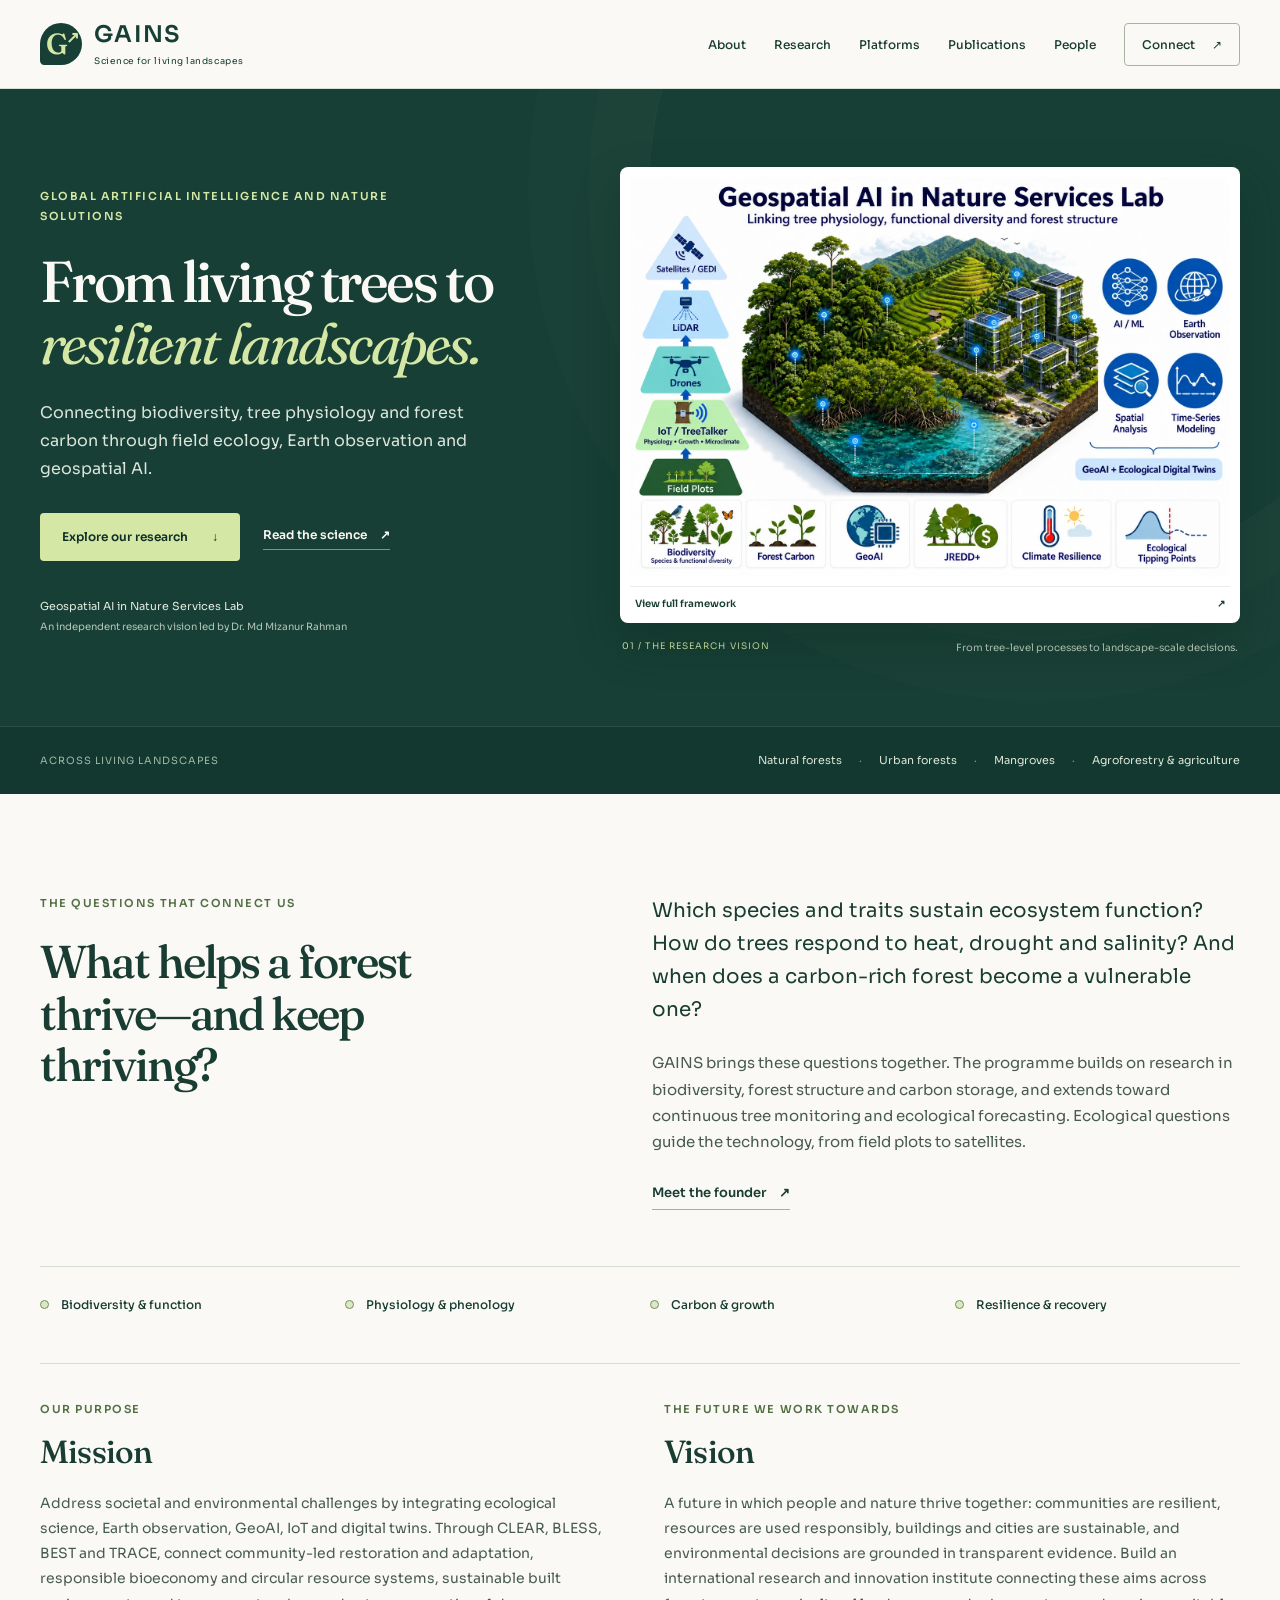
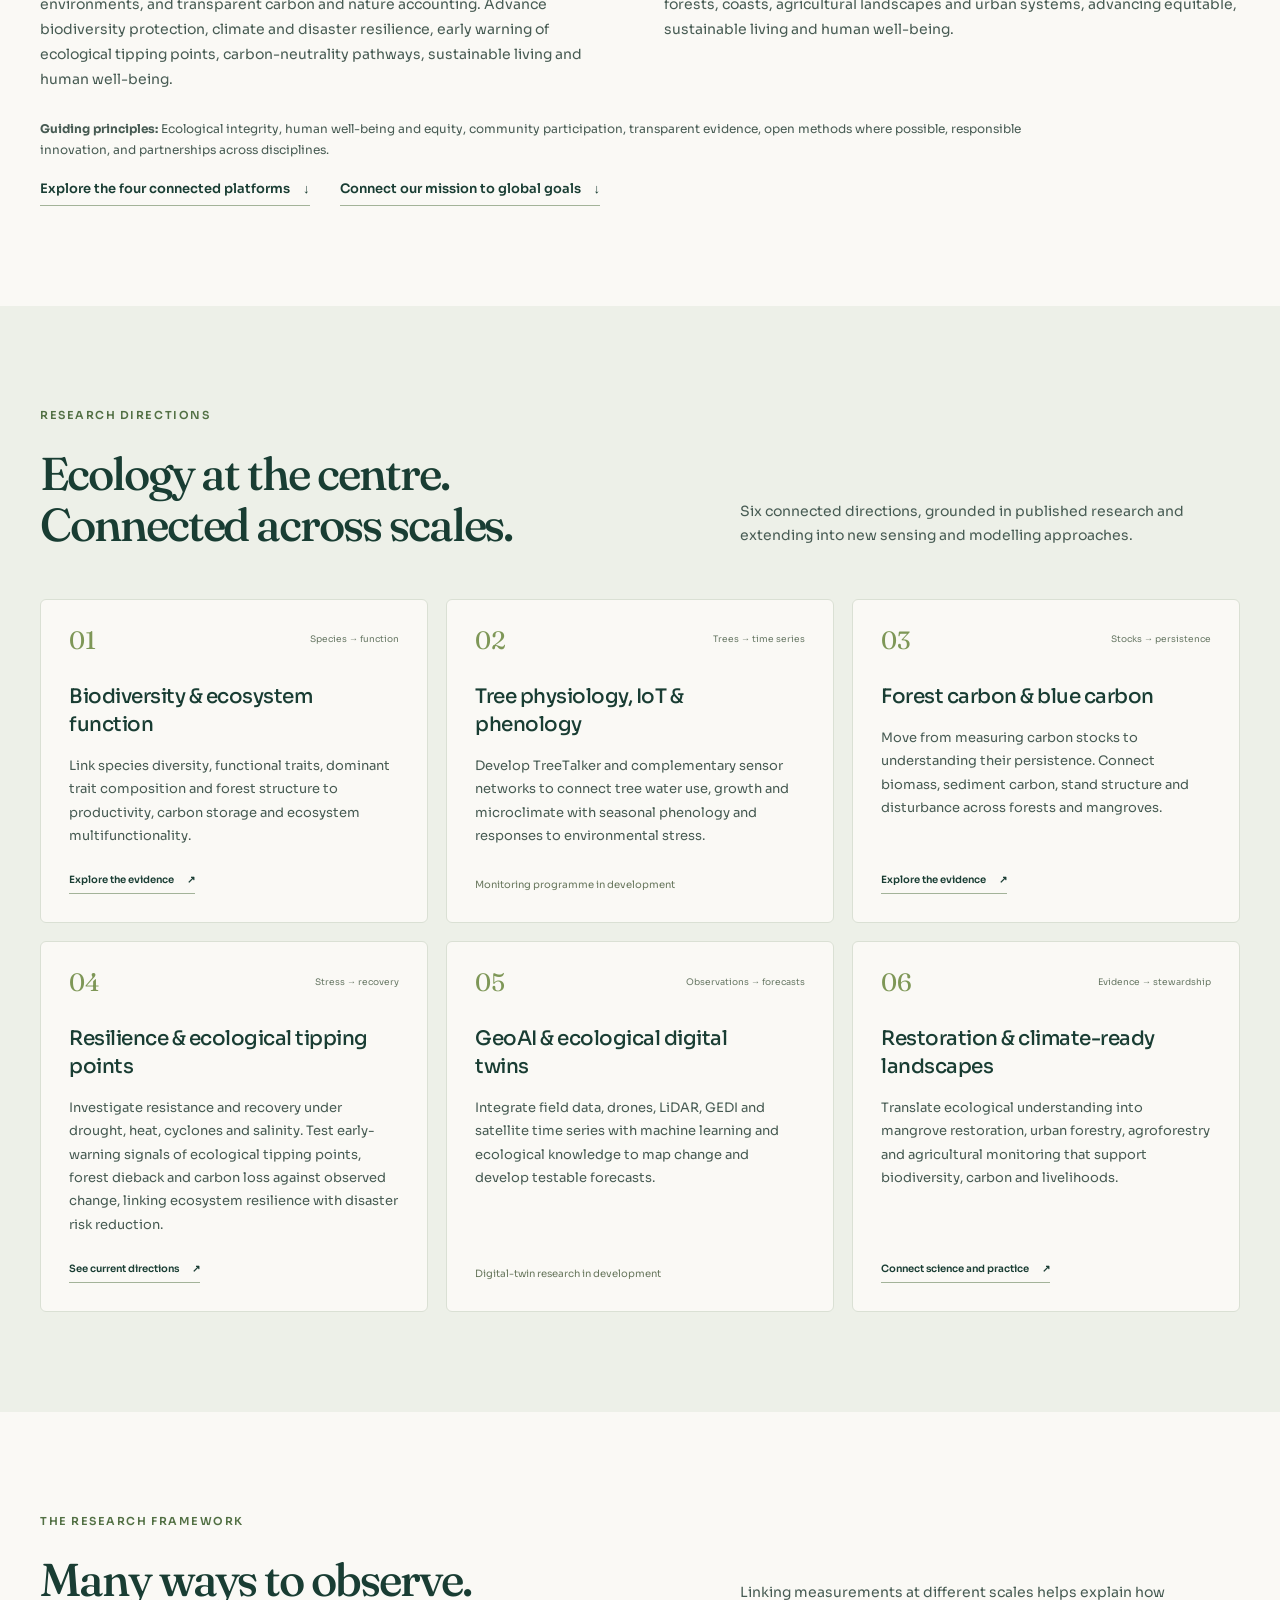
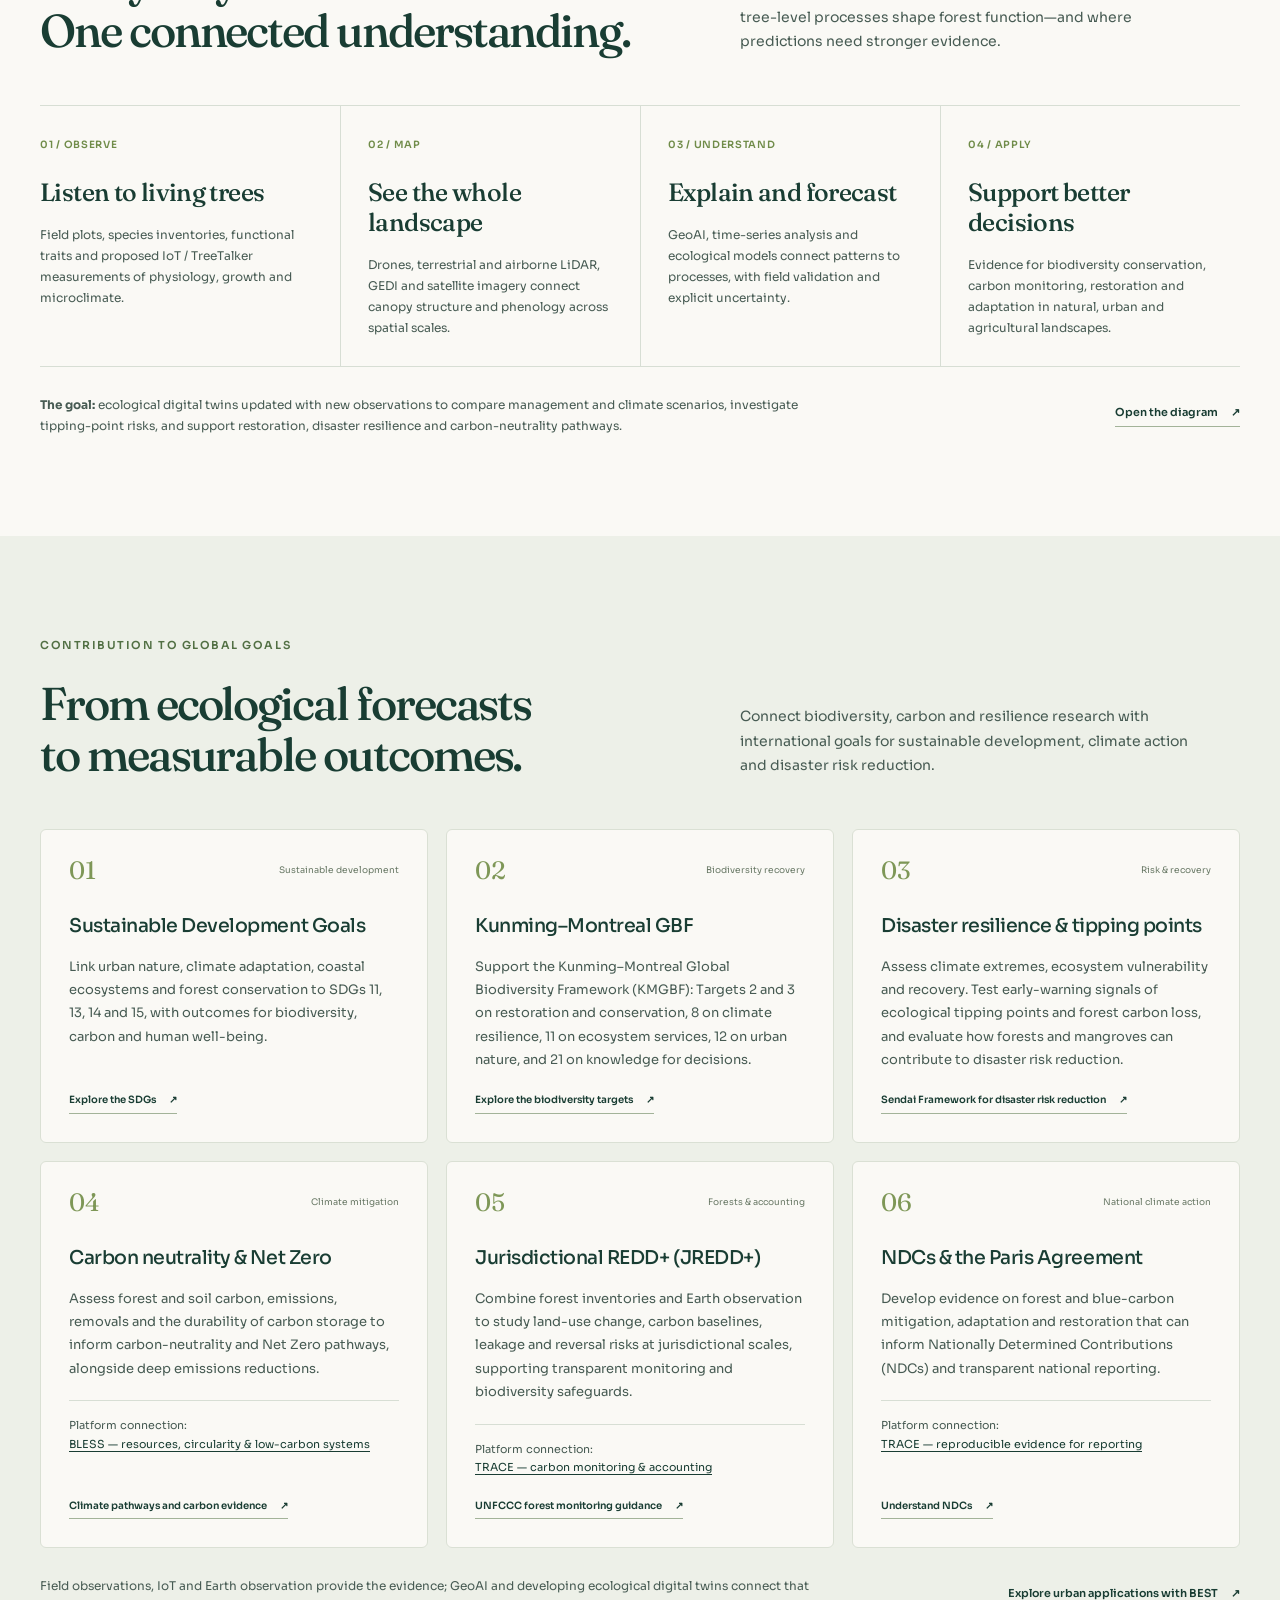
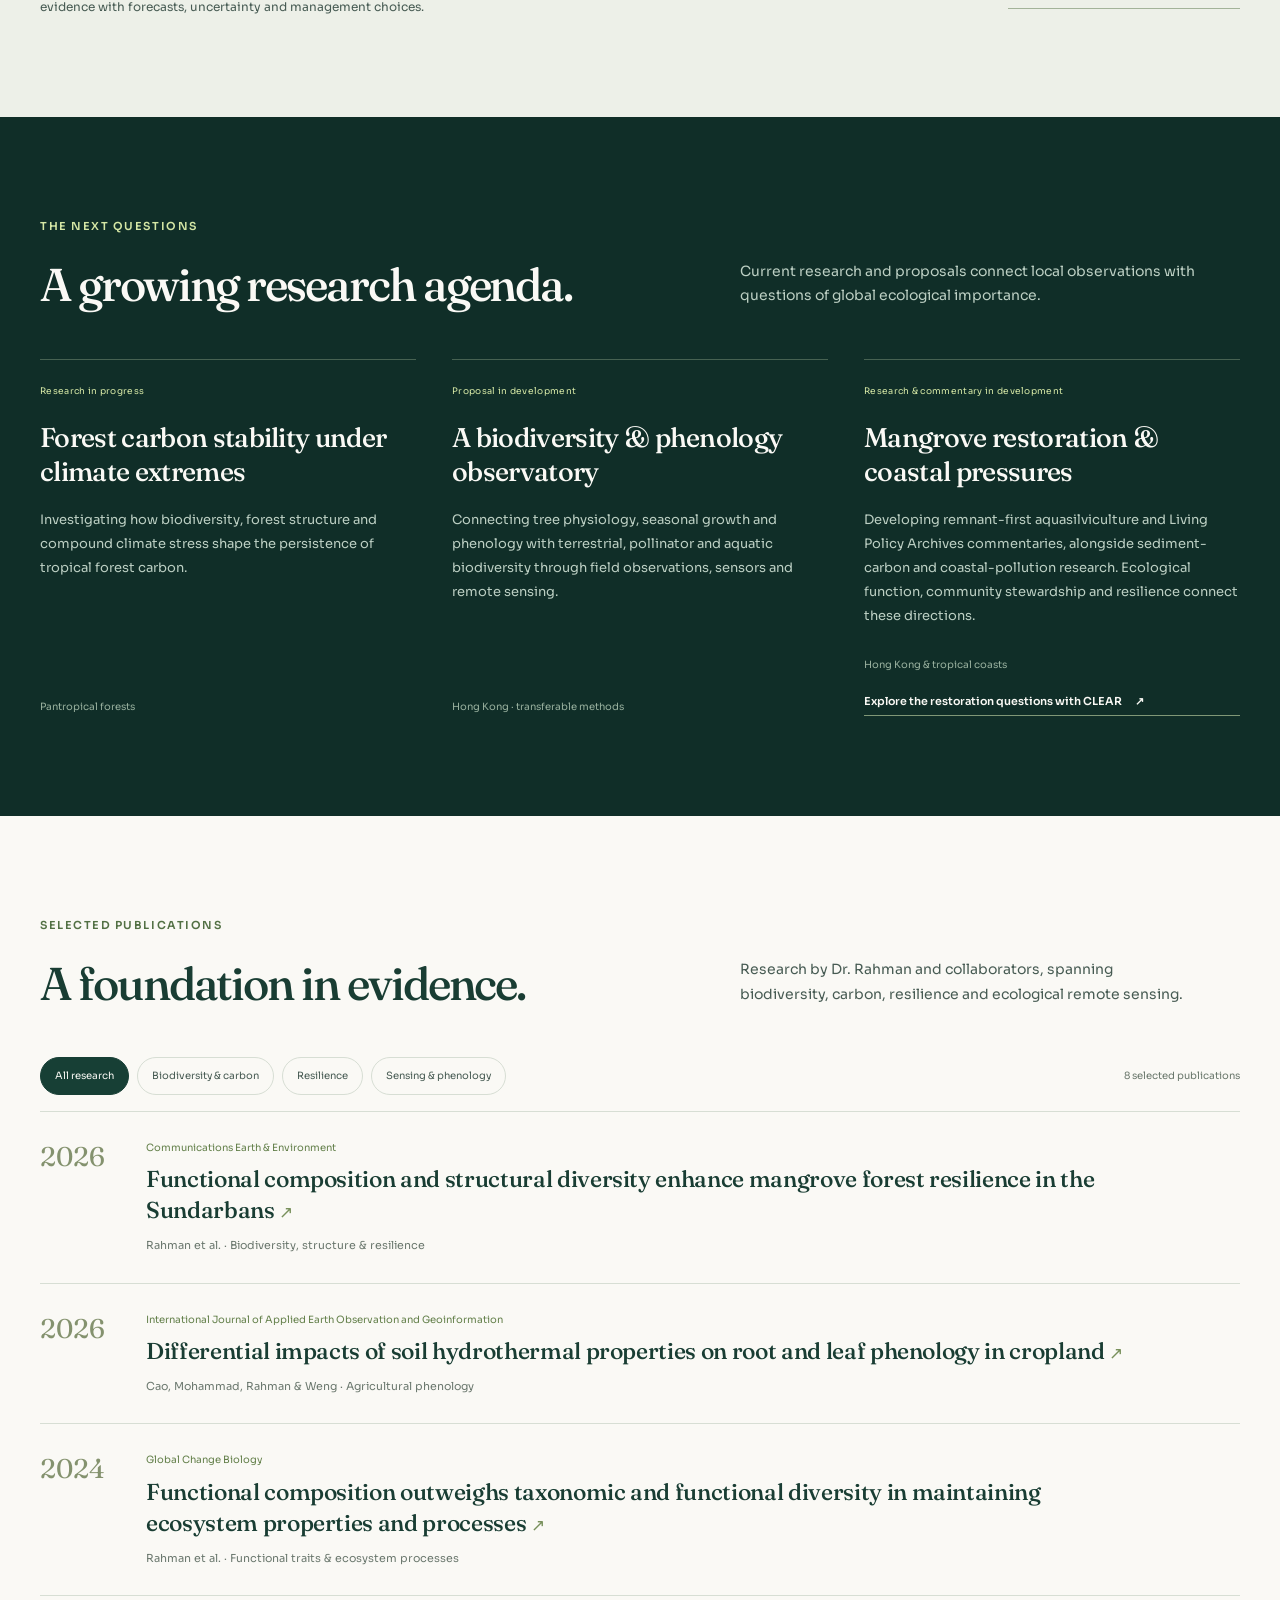
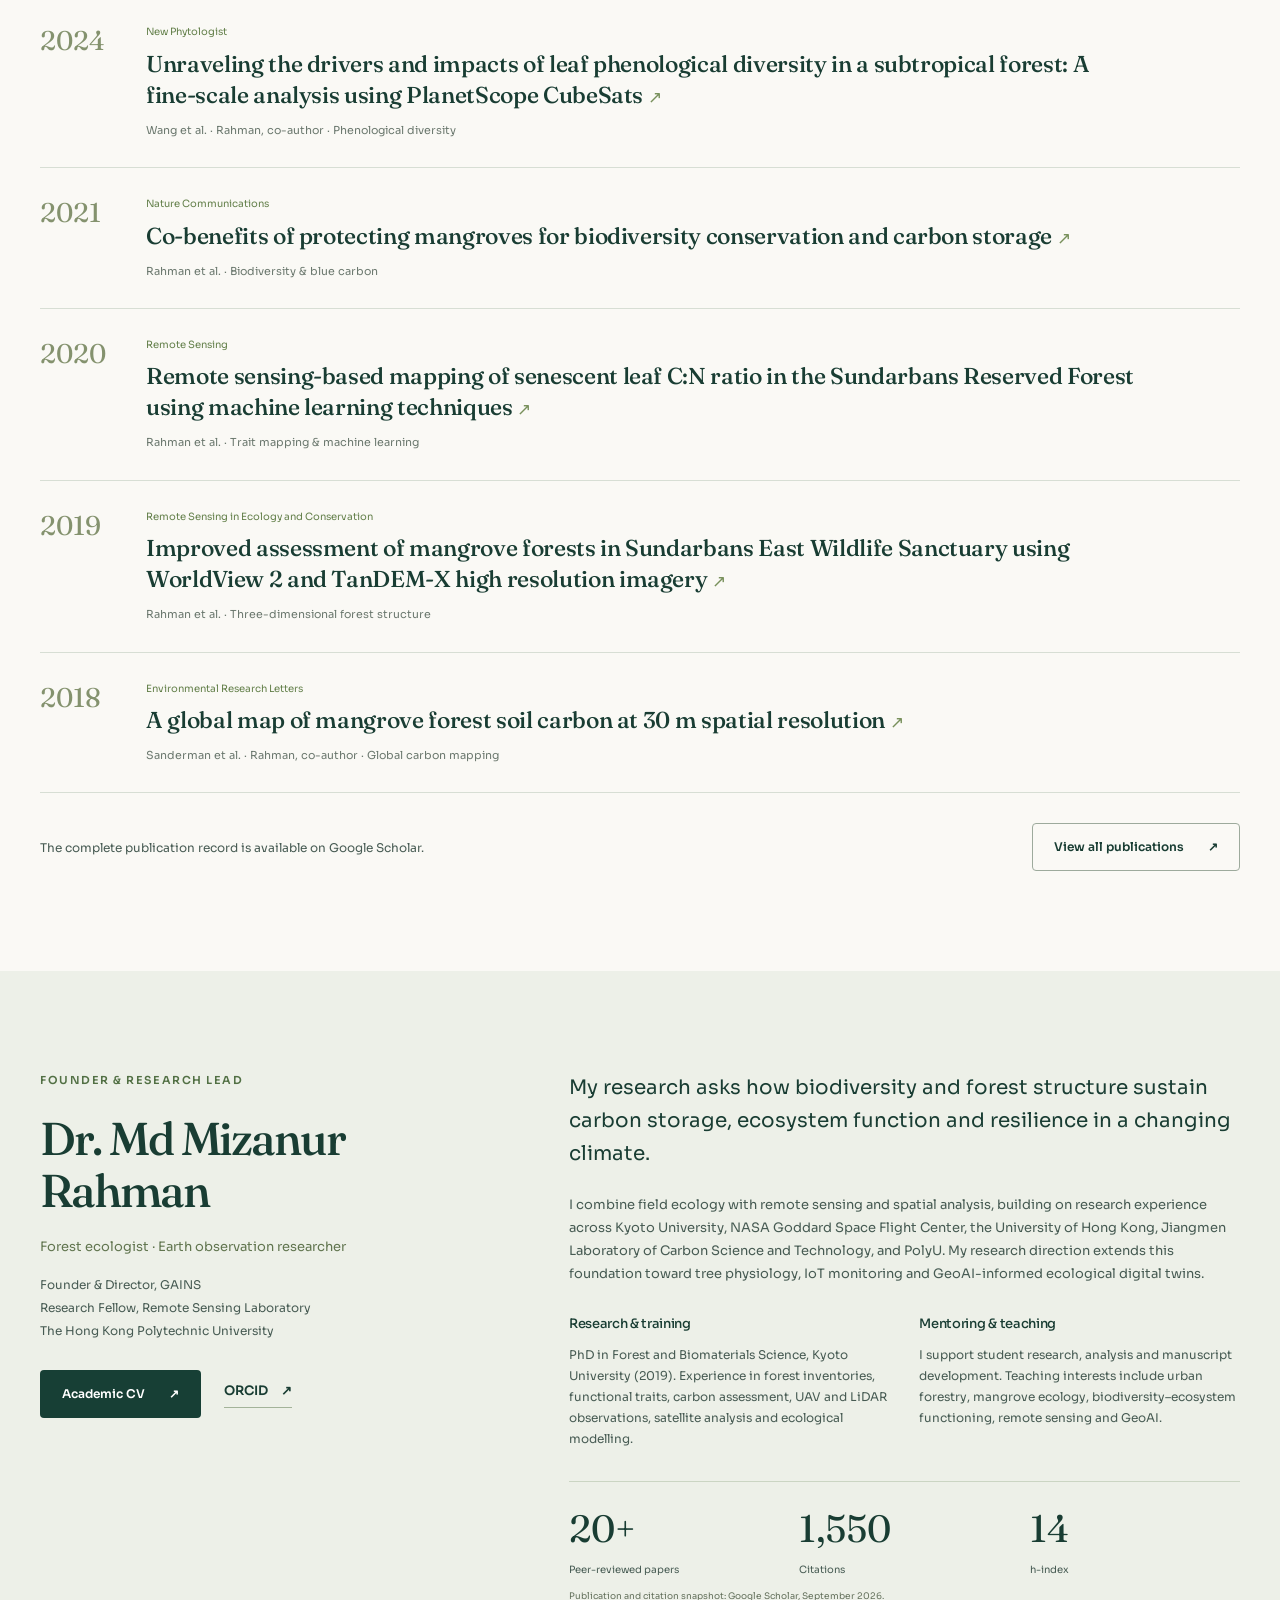
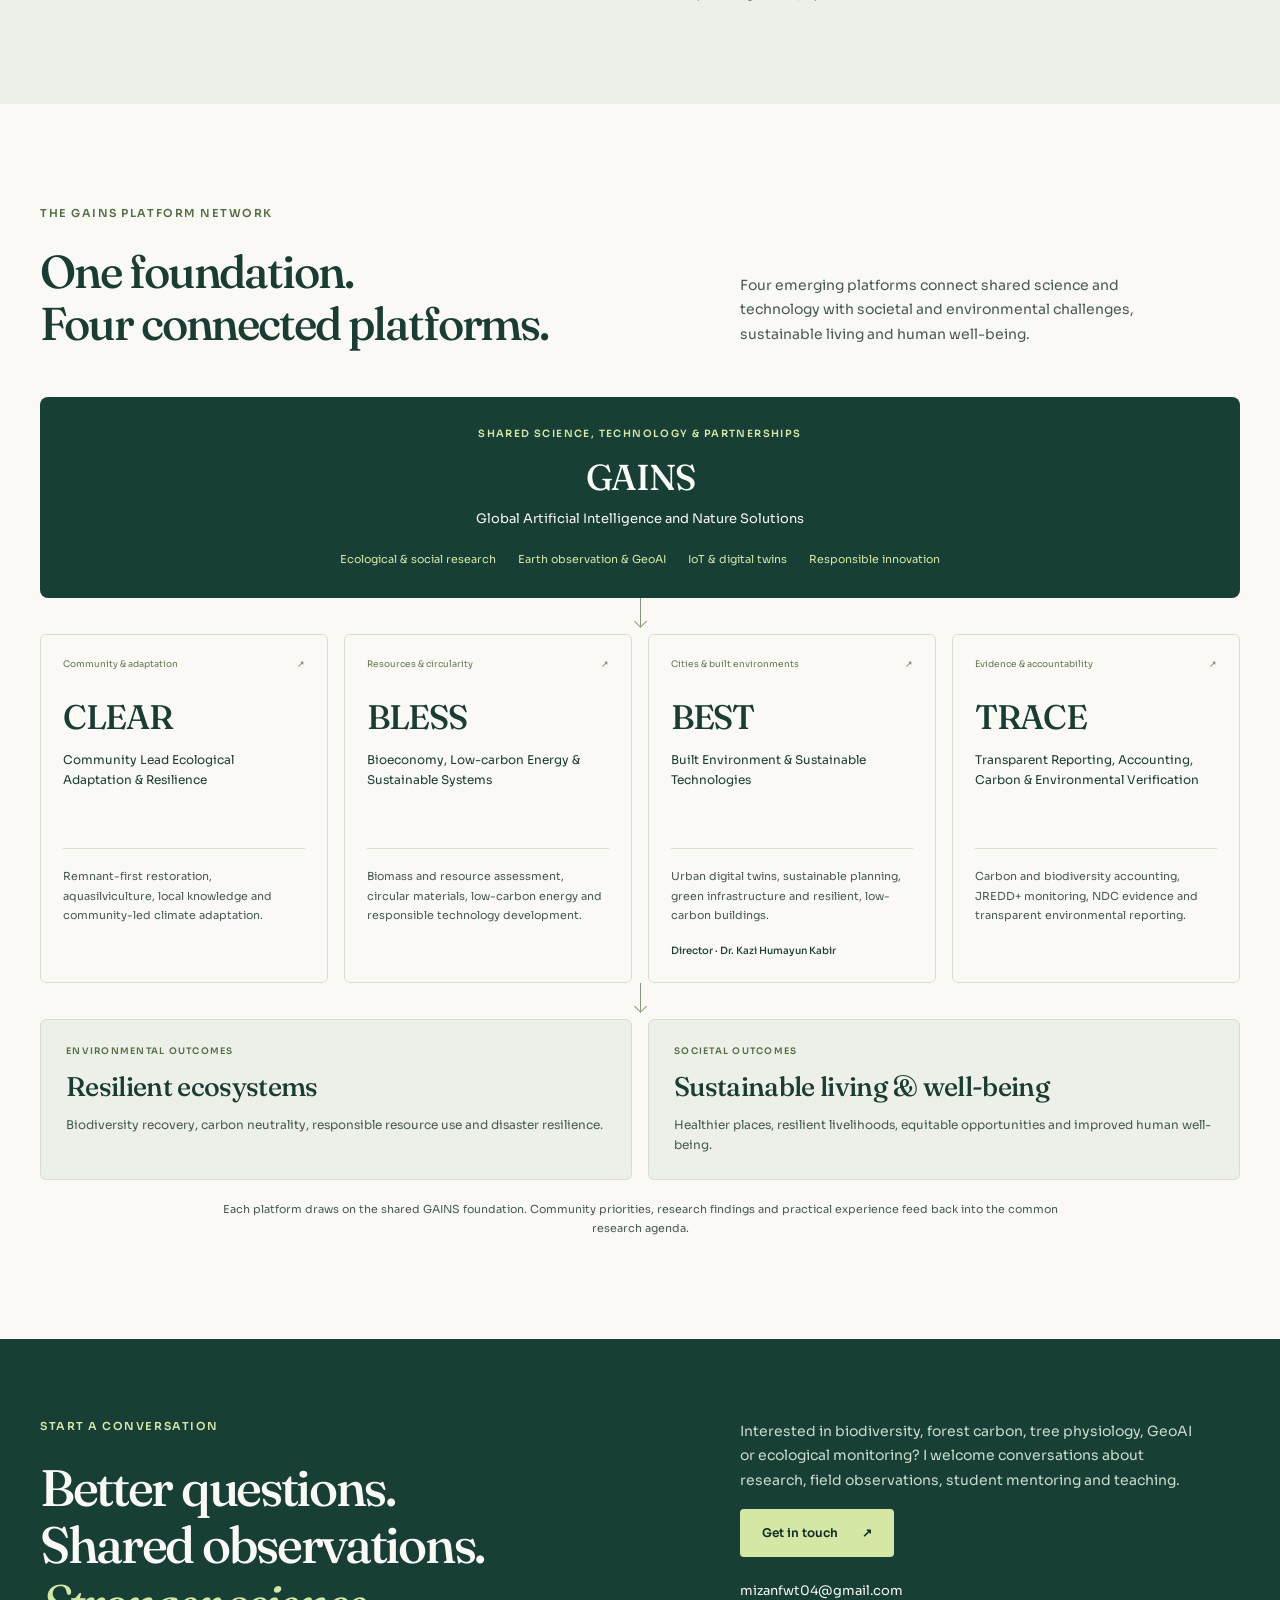
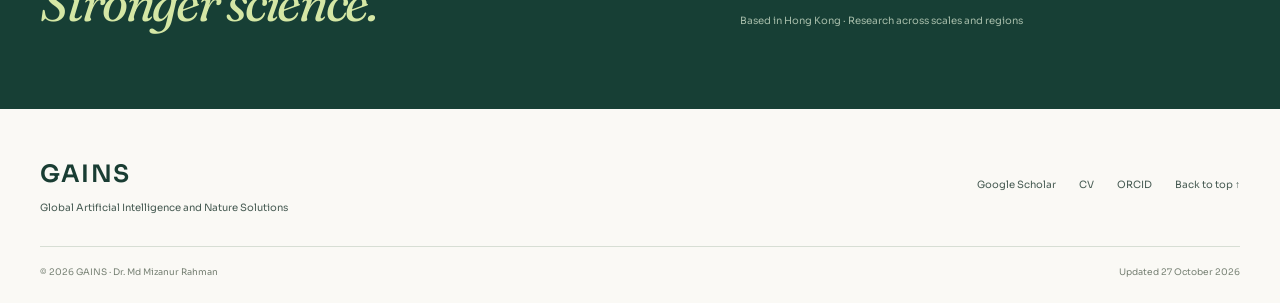
==== commit bc36a56b: "Publish GAINS four-platform mission and organisational diagram" ====
--- a/index.html
+++ b/index.html
@@ -4,12 +4,12 @@
 <meta charset="utf-8">
 <meta name="viewport" content="width=device-width, initial-scale=1">
 <title>GAINS | Geospatial AI, Biodiversity &amp; Forest Resilience</title>
-<meta name="description" content="GAINS connects forest ecology, biodiversity, tree physiology and geospatial AI to understand carbon, phenology and resilience from individual trees to global landscapes.">
+<meta name="description" content="GAINS connects ecology, GeoAI and sustainable technologies through CLEAR, BLESS, BEST and TRACE to advance sustainable living, resilient ecosystems and human well-being.">
 <meta name="theme-color" content="#173f35">
 <link rel="canonical" href="https://thegains.org/">
 <meta property="og:type" content="website">
 <meta property="og:title" content="GAINS | Geospatial AI, Biodiversity &amp; Forest Resilience">
-<meta property="og:description" content="GAINS connects forest ecology, biodiversity, tree physiology and geospatial AI to understand carbon, phenology and resilience from individual trees to global landscapes.">
+<meta property="og:description" content="GAINS connects ecology, GeoAI and sustainable technologies through CLEAR, BLESS, BEST and TRACE to advance sustainable living, resilient ecosystems and human well-being.">
 <meta property="og:url" content="https://thegains.org/">
 <meta property="og:image" content="https://thegains.org/assets/gains-research-framework.webp">
 <meta property="og:image:alt" content="GAINS framework connecting biodiversity, tree physiology, forest carbon, IoT and geospatial AI.">
@@ -23,7 +23,7 @@
 </head>
 <body>
 <a class="skip-link" href="#main">Skip to content</a><header class="site-header"><div class="header-inner wrap">
-<a class="brand" href="./" aria-label="GAINS home"><span class="brand-mark" aria-hidden="true">G<span>↗</span></span><span>GAINS<small>Science for living landscapes</small></span></a><button class="menu-toggle" type="button" aria-expanded="false" aria-controls="site-nav" hidden>Menu <span aria-hidden="true">☰</span></button><nav id="site-nav" class="site-nav" aria-label="Main navigation"><a href="#about">About</a><a href="#research">Research</a><a href="#publications">Publications</a><a href="#director">People</a><a class="nav-contact" href="#collaborate">Connect <span aria-hidden="true">↗</span></a></nav>
+<a class="brand" href="./" aria-label="GAINS home"><span class="brand-mark" aria-hidden="true">G<span>↗</span></span><span>GAINS<small>Science for living landscapes</small></span></a><button class="menu-toggle" type="button" aria-expanded="false" aria-controls="site-nav" hidden>Menu <span aria-hidden="true">☰</span></button><nav id="site-nav" class="site-nav" aria-label="Main navigation"><a href="#about">About</a><a href="#research">Research</a><a href="#platforms">Platforms</a><a href="#publications">Publications</a><a href="#director">People</a><a class="nav-contact" href="#collaborate">Connect <span aria-hidden="true">↗</span></a></nav>
 </div></header>
 <main id="main">
 <section class="hero"><div class="hero-grid wrap">
@@ -58,12 +58,12 @@
 </div>
 <div class="purpose-grid" id="mission-vision">
 <article><p class="eyebrow">Our purpose</p><h3>Mission</h3>
-<p>Advance ecological understanding through field observations, tree physiology, IoT, Earth observation, ecological modelling and GeoAI. Develop ecological digital twins to sustain biodiversity and forest carbon, assess disaster and tipping-point risks, and guide restoration, carbon-neutrality pathways, jurisdictional REDD+ (JREDD+) and Nationally Determined Contributions (NDCs).</p></article>
+<p>Address societal and environmental challenges by integrating ecological science, Earth observation, GeoAI, IoT and digital twins. Through CLEAR, BLESS, BEST and TRACE, connect community-led restoration and adaptation, responsible bioeconomy and circular resource systems, sustainable built environments, and transparent carbon and nature accounting. Advance biodiversity protection, climate and disaster resilience, early warning of ecological tipping points, carbon-neutrality pathways, sustainable living and human well-being.</p></article>
 <article><p class="eyebrow">The future we work towards</p><h3>Vision</h3>
-<p>Build an international research institute bridging field ecology, multi-sensor remote sensing and AI, where transparent evidence guides biodiversity conservation, carbon neutrality and disaster resilience across forests, mangroves, agricultural and urban landscapes. Connect ecological forecasting and early warning of ecosystem tipping points with sustainable development and nature-based solutions.</p></article>
-</div>
-<p class="purpose-values"><strong>Guiding principles:</strong> Ecological theory, transparent evidence, open methods where possible, and partnerships that respect communities and support biodiversity and climate resilience.</p>
-<a class="text-link" href="#global-goals">Connect our mission to global goals <span aria-hidden="true">↓</span></a>
+<p>A future in which people and nature thrive together: communities are resilient, resources are used responsibly, buildings and cities are sustainable, and environmental decisions are grounded in transparent evidence. Build an international research and innovation institute connecting these aims across forests, coasts, agricultural landscapes and urban systems, advancing equitable, sustainable living and human well-being.</p></article>
+</div>
+<p class="purpose-values"><strong>Guiding principles:</strong> Ecological integrity, human well-being and equity, community participation, transparent evidence, open methods where possible, responsible innovation, and partnerships across disciplines.</p>
+<div class="purpose-links"><a class="text-link" href="#platform-network">Explore the four connected platforms <span aria-hidden="true">↓</span></a><a class="text-link" href="#global-goals">Connect our mission to global goals <span aria-hidden="true">↓</span></a></div>
 </section>
 <section class="section section-tint" id="research"><div class="wrap">
 <div class="section-heading">
@@ -148,12 +148,15 @@
 <a class="text-link" href="https://www.undrr.org/implementing-sendai-framework/what-sendai-framework">Sendai Framework for disaster risk reduction <span aria-hidden="true">↗</span></a></article>
 <article class="theme-card"><div class="card-top"><span class="card-number">04</span><span class="theme-type">Climate mitigation</span></div><h3>Carbon neutrality &amp; Net Zero</h3>
 <p>Assess forest and soil carbon, emissions, removals and the durability of carbon storage to inform carbon-neutrality and Net Zero pathways, alongside deep emissions reductions.</p>
+<p class="goal-platform-link">Platform connection: <a href="./bless/#about">BLESS — resources, circularity &amp; low-carbon systems</a></p>
 <a class="text-link" href="https://www.ipcc.ch/report/ar6/syr/longer-report/">Climate pathways and carbon evidence <span aria-hidden="true">↗</span></a></article>
 <article class="theme-card"><div class="card-top"><span class="card-number">05</span><span class="theme-type">Forests &amp; accounting</span></div><h3>Jurisdictional REDD+ (JREDD+)</h3>
 <p>Combine forest inventories and Earth observation to study land-use change, carbon baselines, leakage and reversal risks at jurisdictional scales, supporting transparent monitoring and biodiversity safeguards.</p>
+<p class="goal-platform-link">Platform connection: <a href="./trace/#about">TRACE — carbon monitoring &amp; accounting</a></p>
 <a class="text-link" href="https://redd.unfccc.int/fact-sheets/national-forest-monitoring-system.html">UNFCCC forest monitoring guidance <span aria-hidden="true">↗</span></a></article>
 <article class="theme-card"><div class="card-top"><span class="card-number">06</span><span class="theme-type">National climate action</span></div><h3>NDCs &amp; the Paris Agreement</h3>
 <p>Develop evidence on forest and blue-carbon mitigation, adaptation and restoration that can inform Nationally Determined Contributions (NDCs) and transparent national reporting.</p>
+<p class="goal-platform-link">Platform connection: <a href="./trace/#about">TRACE — reproducible evidence for reporting</a></p>
 <a class="text-link" href="https://unfccc.int/process-and-meetings/the-paris-agreement/nationally-determined-contributions-ndcs">Understand NDCs <span aria-hidden="true">↗</span></a></article>
 </div>
 <div class="framework-note"><p>Field observations, IoT and Earth observation provide the evidence; GeoAI and developing ecological digital twins connect that evidence with forecasts, uncertainty and management choices.</p><a class="text-link" href="./best/#global-goals">Explore urban applications with BEST <span aria-hidden="true">↗</span></a></div>
@@ -279,24 +282,31 @@
 </div></section>
 <section class="section wrap" id="platforms"><div class="section-heading">
 <div>
-<p class="eyebrow">Connecting science and practice</p>
-<h2>Four complementary directions.</h2>
-</div>
-<p>Emerging platforms connect the GAINS research vision with community adaptation, sustainable resource systems, built environments and transparent environmental evidence.</p>
-</div>
-<div class="platform-grid platform-grid--four">
+<p class="eyebrow">The GAINS platform network</p>
+<h2>One foundation.<br>Four connected platforms.</h2>
+</div>
+<p>Four emerging platforms connect shared science and technology with societal and environmental challenges, sustainable living and human well-being.</p>
+</div>
+<figure class="platform-network" id="platform-network" aria-labelledby="network-title" aria-describedby="network-caption">
+<div class="network-hub"><p class="eyebrow light">Shared science, technology &amp; partnerships</p><h3 id="network-title">GAINS</h3><p class="network-name">Global Artificial Intelligence and Nature Solutions</p><div class="network-foundation"><span>Ecological &amp; social research</span><span>Earth observation &amp; GeoAI</span><span>IoT &amp; digital twins</span><span>Responsible innovation</span></div></div>
+<div class="network-flow" aria-hidden="true"></div>
+<div class="platform-grid platform-grid--four network-platforms" role="group" aria-label="Four complementary platforms">
 <a class="platform-card" href="./clear/"><span class="platform-label">Community &amp; adaptation <span aria-hidden="true">↗</span></span><h3>CLEAR</h3>
 <p>Community Lead Ecological Adaptation &amp; Resilience</p>
 <span class="platform-copy">Remnant-first restoration, aquasilviculture, local knowledge and community-led climate adaptation.</span></a>
 <a class="platform-card" href="./bless/"><span class="platform-label">Resources &amp; circularity <span aria-hidden="true">↗</span></span><h3>BLESS</h3>
 <p>Bioeconomy, Low-carbon Energy &amp; Sustainable Systems</p>
-<span class="platform-copy">Resource assessment, circular materials and responsible implementation.</span></a>
+<span class="platform-copy">Biomass and resource assessment, circular materials, low-carbon energy and responsible technology development.</span></a>
 <a class="platform-card" href="./best/"><span class="platform-label">Cities &amp; built environments <span aria-hidden="true">↗</span></span><h3>BEST</h3>
 <p>Built Environment &amp; Sustainable Technologies</p>
 <span class="platform-copy">Urban digital twins, sustainable planning, green infrastructure and resilient, low-carbon buildings.</span><span class="platform-leader">Director · Dr. Kazi Humayun Kabir</span></a><a class="platform-card" href="./trace/"><span class="platform-label">Evidence &amp; accountability <span aria-hidden="true">↗</span></span><h3>TRACE</h3>
 <p>Transparent Reporting, Accounting, Carbon &amp; Environmental Verification</p>
-<span class="platform-copy">Spatial monitoring, nature accounting and reproducible environmental reporting.</span></a>
-</div></section>
+<span class="platform-copy">Carbon and biodiversity accounting, JREDD+ monitoring, NDC evidence and transparent environmental reporting.</span></a>
+</div>
+<div class="network-flow" aria-hidden="true"></div>
+<div class="network-outcomes"><div><p class="eyebrow">Environmental outcomes</p><h3>Resilient ecosystems</h3><p>Biodiversity recovery, carbon neutrality, responsible resource use and disaster resilience.</p></div><div><p class="eyebrow">Societal outcomes</p><h3>Sustainable living &amp; well-being</h3><p>Healthier places, resilient livelihoods, equitable opportunities and improved human well-being.</p></div></div>
+<figcaption id="network-caption">Each platform draws on the shared GAINS foundation. Community priorities, research findings and practical experience feed back into the common research agenda.</figcaption>
+</figure></section>
 <section class="contact-section" id="collaborate"><div class="wrap contact-grid">
 <div>
 <p class="eyebrow light">Start a conversation</p>
--- a/styles.css
+++ b/styles.css
@@ -102,8 +102,11 @@
 .purpose-grid h3{font-family:var(--serif);font-size:32px;margin-bottom:16px}
 .purpose-grid p:not(.eyebrow){font-size:14px;line-height:1.8;margin:0}
 .purpose-values{font-size:12px;margin:26px 0 18px;max-width:1000px}
+.purpose-links{display:flex;flex-wrap:wrap;gap:16px 30px}
 .goals-grid h3{max-width:none;font-size:19px}
 .goals-grid .theme-card p{margin-bottom:20px}
+.goals-grid .goal-platform-link{font-size:11px;line-height:1.7;padding-top:15px;border-top:1px solid var(--line)}
+.goal-platform-link a{display:block;color:var(--ink);text-decoration:underline;text-underline-offset:3px}
 .goals-grid--two{grid-template-columns:repeat(2,minmax(0,1fr))}
 .challenge-list{padding-left:18px;margin:0 0 24px;font-size:13px;line-height:1.8}
 .challenge-list li+li{margin-top:10px}
@@ -158,6 +161,26 @@
 .platform-card h3{font-family:var(--serif);font-size:40px;letter-spacing:-.04em;margin:28px 0 8px}
 .platform-card p{font-size:12px;color:var(--ink);line-height:1.65;min-height:60px;margin-bottom:20px}
 .platform-copy{display:block;border-top:1px solid var(--line);padding-top:18px;font-size:11px;line-height:1.8}
+.platform-network{margin:0}
+.network-hub{padding:28px 30px;text-align:center;background:var(--forest);border-radius:8px;color:var(--paper)}
+.network-hub .eyebrow{font-size:10px;margin-bottom:9px}
+.network-hub h3{font-family:var(--serif);font-size:36px;letter-spacing:-.035em;color:var(--paper)}
+.network-name{font-size:13px;margin:5px 0 20px}
+.network-foundation{display:flex;flex-wrap:wrap;justify-content:center;gap:8px 22px;font-size:11px;color:var(--lime)}
+.network-flow{position:relative;height:36px}
+.network-flow::before{content:"";position:absolute;left:50%;top:0;bottom:8px;border-left:1px solid #849875}
+.network-flow::after{content:"";position:absolute;left:calc(50% - 4px);bottom:8px;width:8px;height:8px;border-right:1px solid #849875;border-bottom:1px solid #849875;transform:rotate(45deg)}
+.network-platforms{grid-template-columns:repeat(4,minmax(0,1fr));gap:16px}
+.network-platforms .platform-card{padding:22px}
+.network-platforms .platform-label{font-size:9px;gap:8px}
+.network-platforms .platform-card h3{font-size:34px;margin-top:22px}
+.network-platforms .platform-card p{min-height:78px}
+.network-outcomes{display:grid;grid-template-columns:repeat(2,minmax(0,1fr));gap:16px}
+.network-outcomes>div{padding:23px 25px;background:var(--tint);border:1px solid var(--line);border-radius:6px}
+.network-outcomes .eyebrow{font-size:9px;margin-bottom:9px}
+.network-outcomes h3{font-family:var(--serif);font-size:27px}
+.network-outcomes p:last-child{font-size:12px;line-height:1.7;margin:9px 0 0}
+.platform-network figcaption{font-size:11px;text-align:center;line-height:1.8;margin:20px auto 0;max-width:850px}
 .contact-section{background:var(--forest);padding-block:78px;color:#ccdacd}
 .contact-grid{display:grid;grid-template-columns:1.2fr 1fr;align-items:center;gap:100px}
 .contact-section h2{color:var(--paper);font-size:clamp(38px,4vw,53px)}
@@ -219,6 +242,8 @@
 .workflow article+article{padding-left:18px}
 .workflow h3{font-size:23px}
 .site-nav{gap:21px}
+.network-platforms{grid-template-columns:repeat(2,minmax(0,1fr))}
+.network-platforms .platform-card p{min-height:60px}
 .hero-figure figcaption{gap:4px}
 .research-lens{gap:15px}
 .research-lens span{font-size:10px}
@@ -309,7 +334,7 @@
 .landscape-strip p{font-size:10px}
 .landscape-strip i{margin-inline:4px}
 .landscape-strip span{font-size:8px}
-.site-nav{gap:7px;font-size:10px}
+.site-nav{gap:7px;font-size:10px;flex-wrap:wrap}
 .site-nav .nav-contact{padding:8px}
 .nav-contact span{display:none}
 .large-copy{font-size:18px}
@@ -349,6 +374,13 @@
 .director-role{font-size:12px}
 .platform-grid{grid-template-columns:1fr;gap:15px}
 .platform-grid--four{grid-template-columns:1fr}
+.network-platforms,.network-outcomes{grid-template-columns:1fr}
+.network-hub{padding:25px 20px}
+.network-foundation{gap:9px 16px;font-size:10px}
+.network-platforms .platform-card{padding:25px}
+.network-platforms .platform-label{font-size:10px}
+.network-platforms .platform-card p{min-height:0}
+.network-platforms .platform-copy{font-size:12px}
 .platform-card{padding:25px}
 .platform-label{font-size:10px}
 .platform-card h3{font-size:39px;margin-top:23px}
